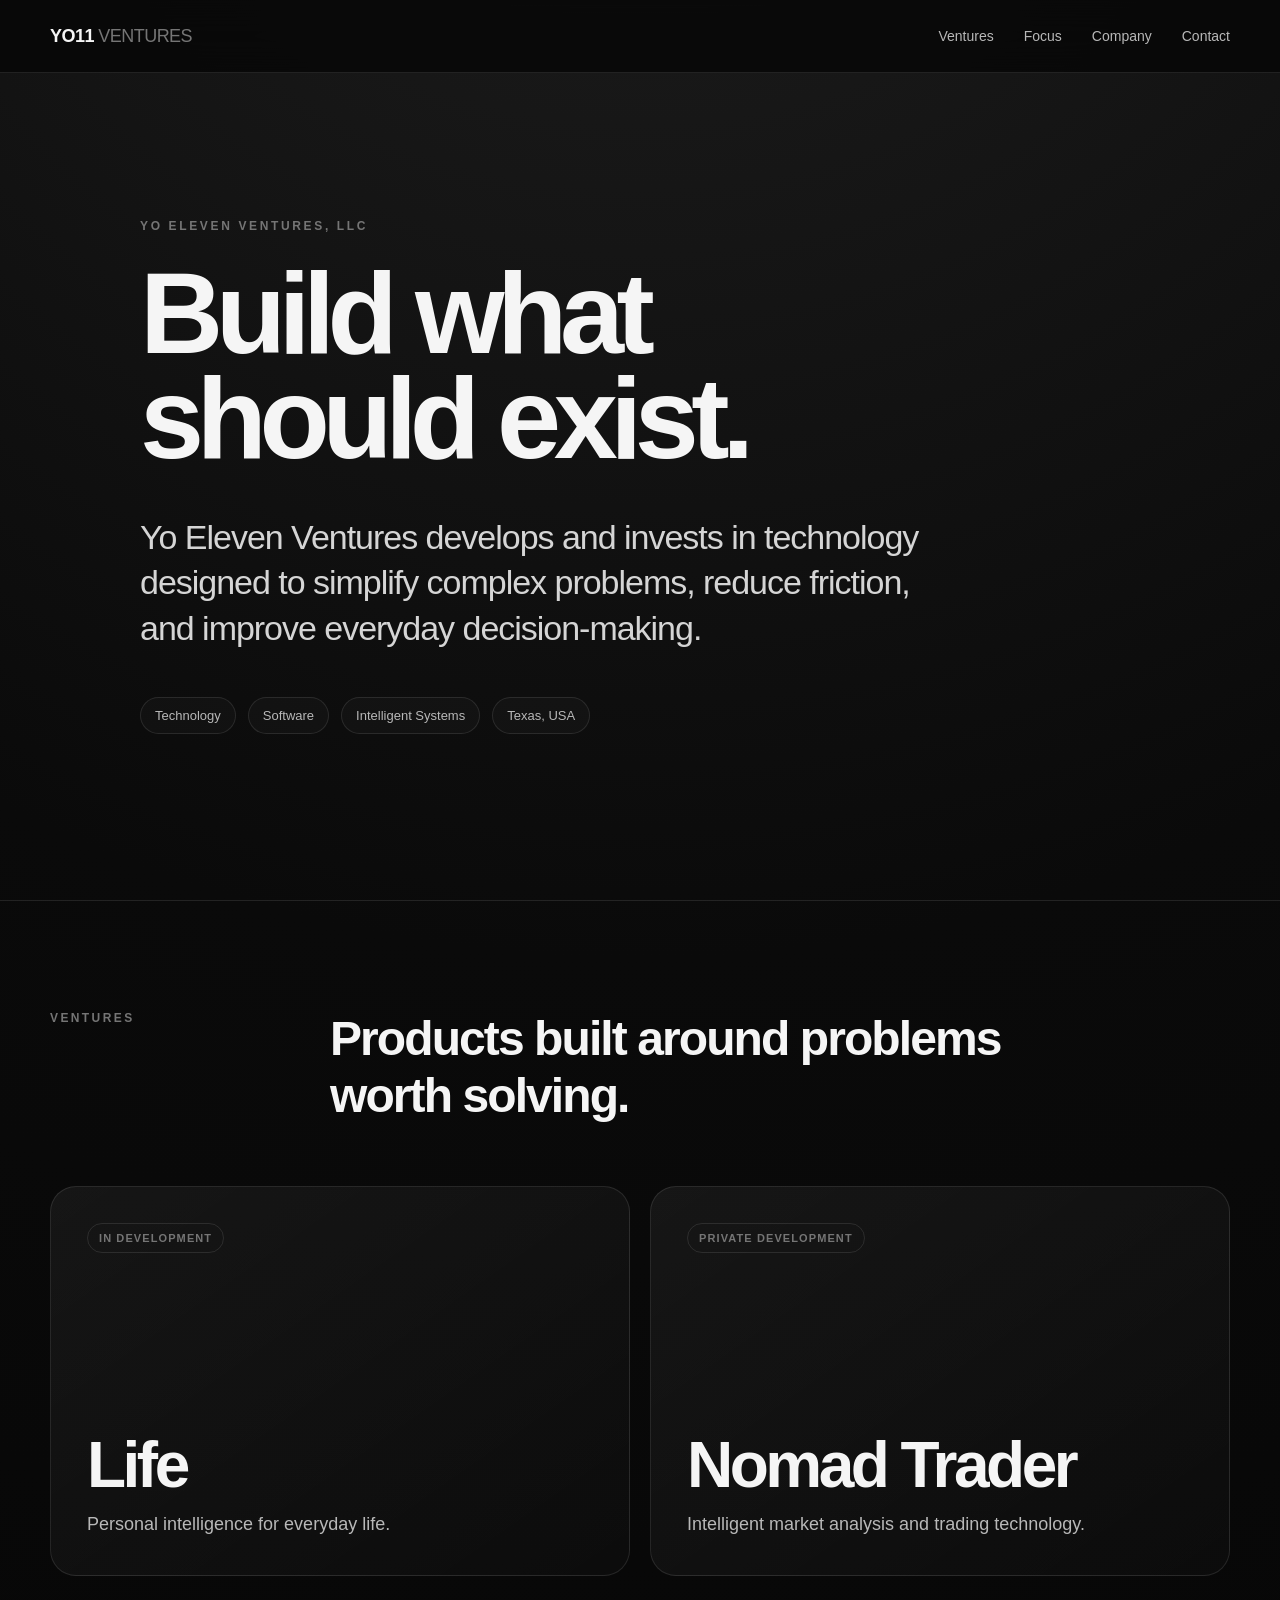
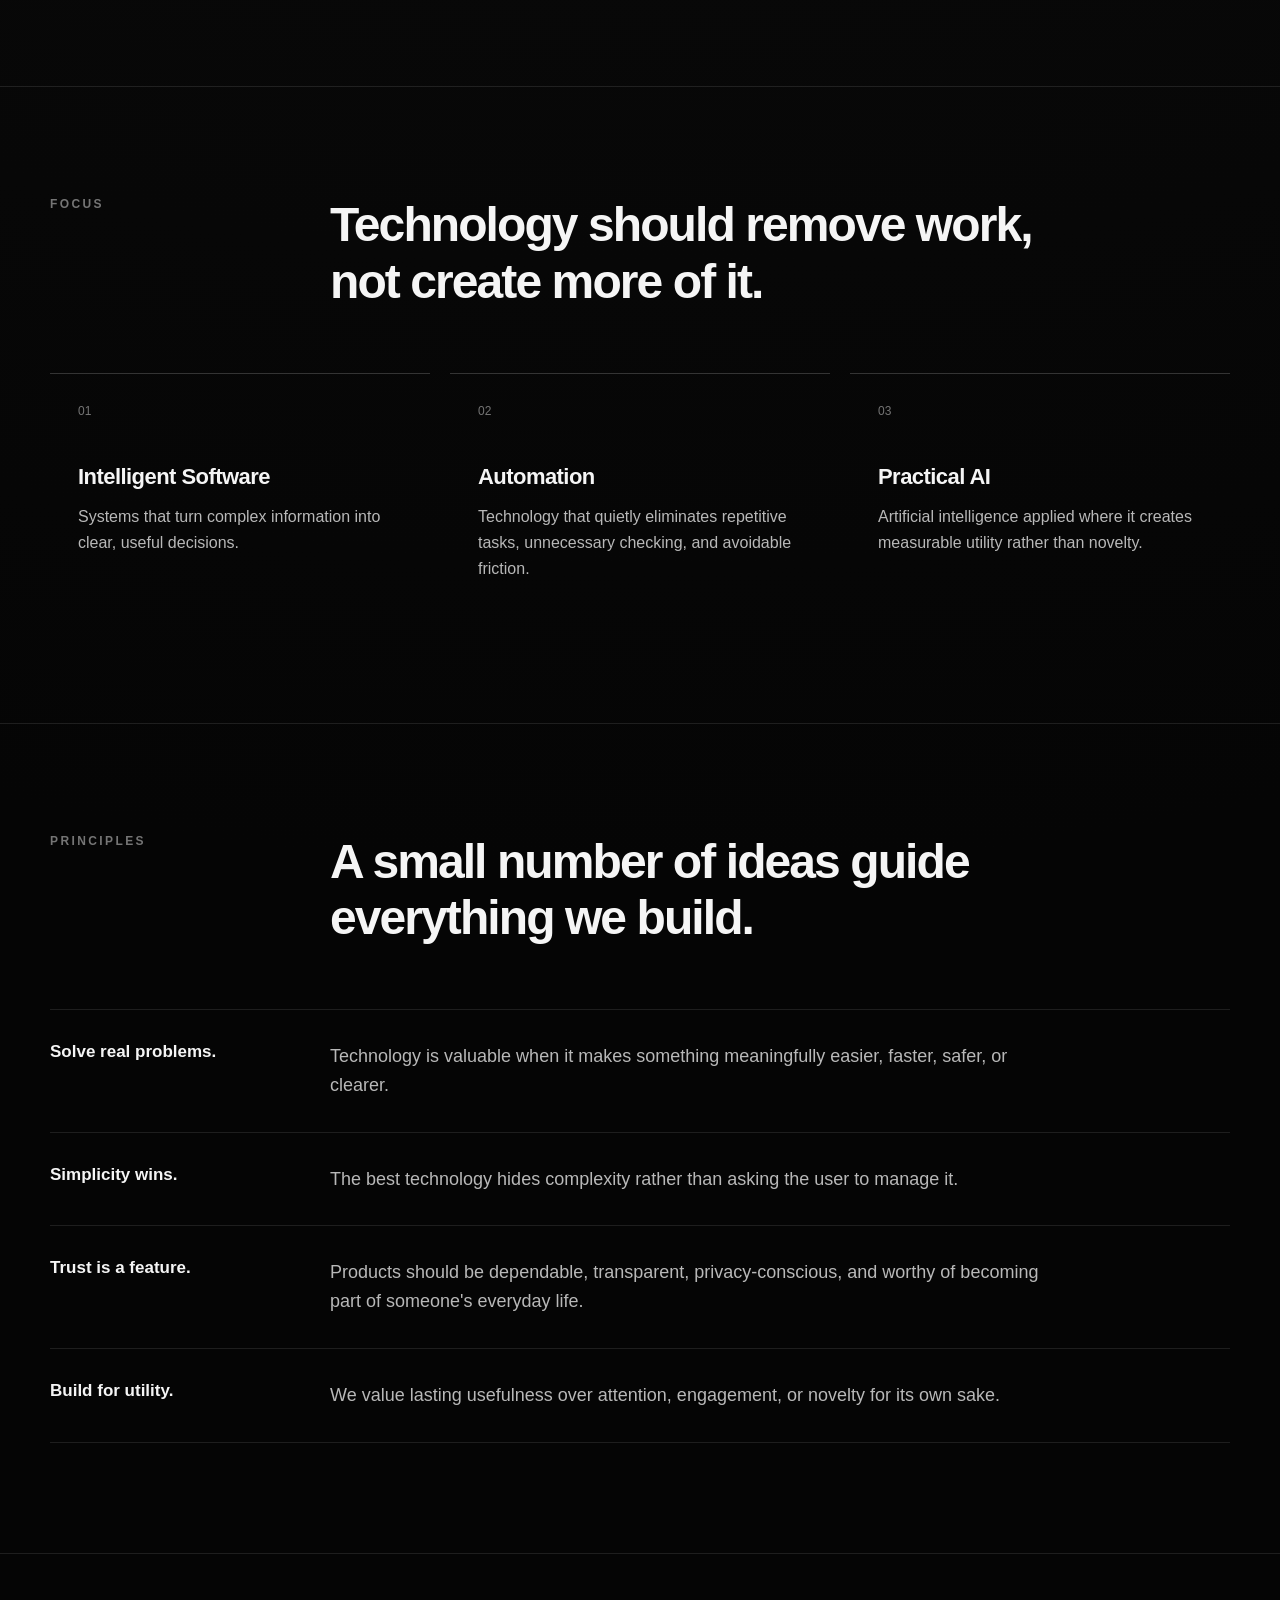
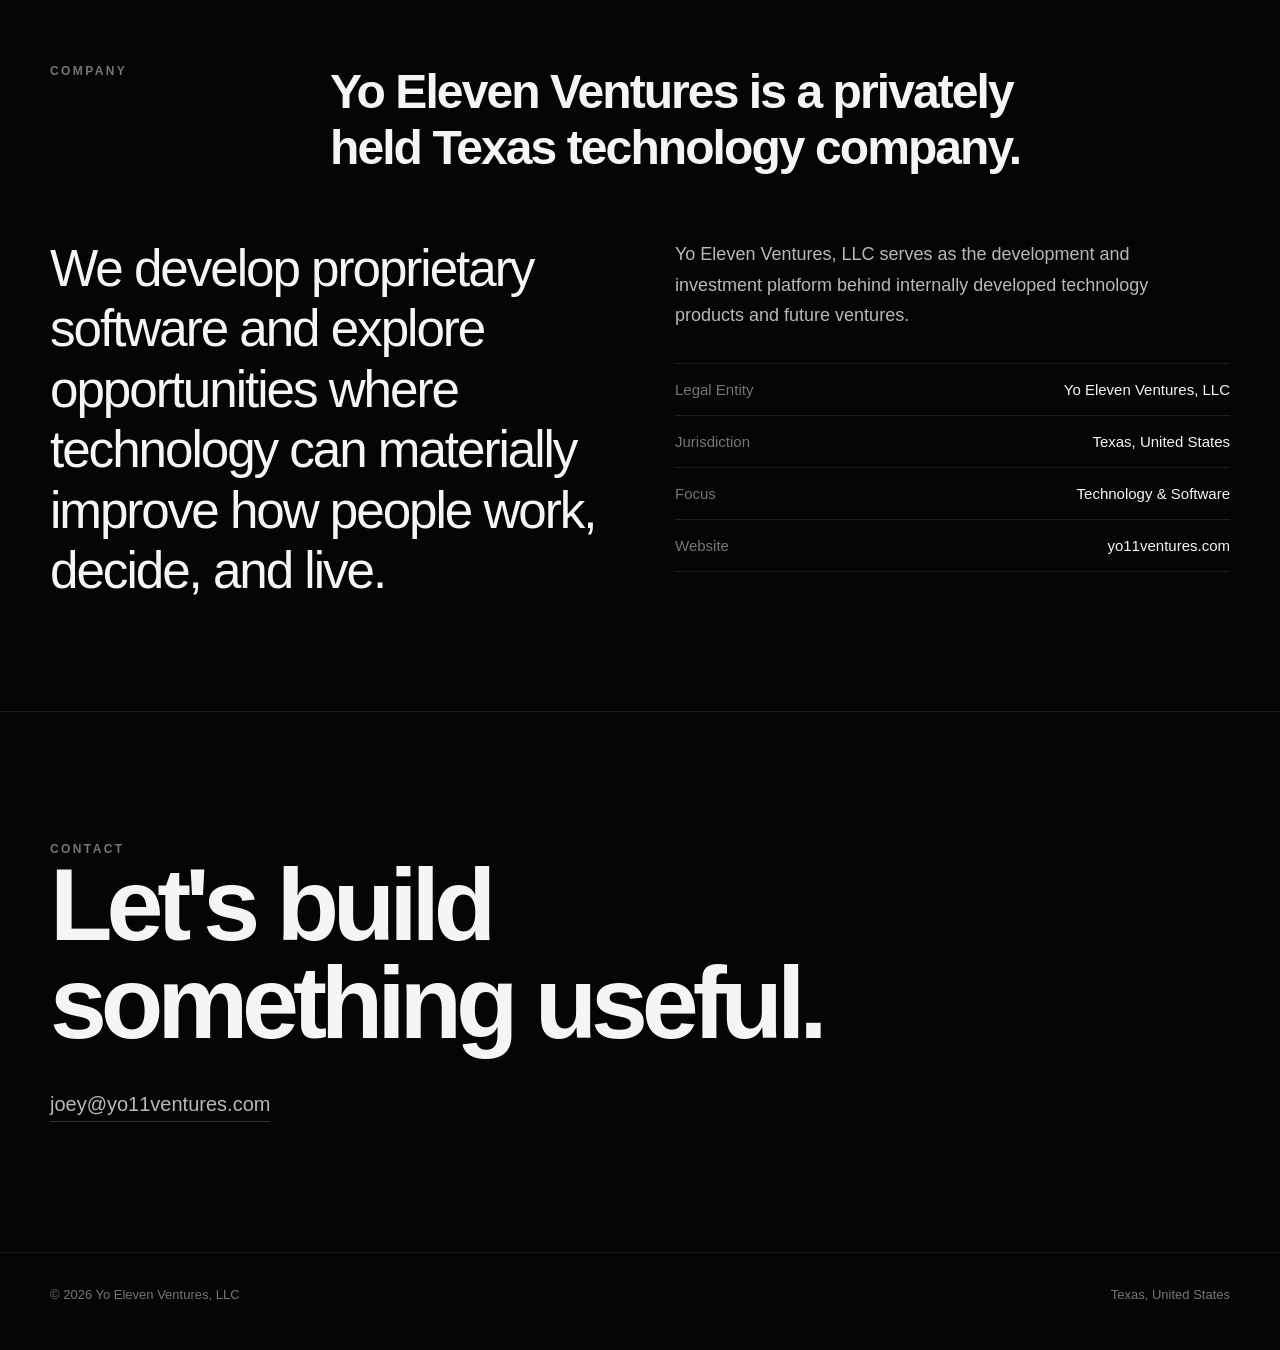
==== index.html @ 2c1ecbdb "Update index.html" ====
<!DOCTYPE html>
<html lang="en">
<head>
  <meta charset="UTF-8" />
  <meta name="viewport" content="width=device-width, initial-scale=1.0" />

  <title>Yo Eleven Ventures, LLC</title>

  <meta
    name="description"
    content="Yo Eleven Ventures, LLC develops and invests in technology built to simplify complex problems and improve everyday decision-making."
  />

  <meta name="theme-color" content="#050505" />

  <style>
    :root {
      --bg: #050505;
      --bg-soft: #0a0a0a;
      --panel: #101010;
      --panel-hover: #151515;
      --text: #f5f5f5;
      --text-soft: #b8b8b8;
      --text-dim: #757575;
      --line: rgba(255,255,255,.10);
      --line-strong: rgba(255,255,255,.18);
      --accent: #ffffff;

      --max-width: 1180px;
      --radius: 26px;
    }

    * {
      box-sizing: border-box;
    }

    html {
      scroll-behavior: smooth;
    }

    body {
      margin: 0;
      background:
        radial-gradient(circle at 50% -10%, #202020 0%, #0a0a0a 28%, #050505 58%);
      color: var(--text);
      font-family:
        -apple-system,
        BlinkMacSystemFont,
        "SF Pro Display",
        "SF Pro Text",
        "Helvetica Neue",
        Arial,
        sans-serif;
      -webkit-font-smoothing: antialiased;
      text-rendering: optimizeLegibility;
    }

    a {
      color: inherit;
      text-decoration: none;
    }

    .container {
      width: min(var(--max-width), calc(100% - 40px));
      margin: 0 auto;
    }

    /* NAV */

    nav {
      position: sticky;
      top: 0;
      z-index: 100;
      background: rgba(5,5,5,.72);
      backdrop-filter: blur(22px);
      -webkit-backdrop-filter: blur(22px);
      border-bottom: 1px solid var(--line);
    }

    .nav-inner {
      height: 72px;
      display: flex;
      align-items: center;
      justify-content: space-between;
      gap: 24px;
    }

    .brand {
      font-weight: 700;
      letter-spacing: -.03em;
      font-size: 18px;
    }

    .brand span {
      color: var(--text-dim);
      font-weight: 500;
    }

    .nav-links {
      display: flex;
      align-items: center;
      gap: 30px;
      font-size: 14px;
      color: var(--text-soft);
    }

    .nav-links a {
      transition: color .2s ease;
    }

    .nav-links a:hover {
      color: var(--text);
    }

    /* HERO */

    .hero {
      min-height: calc(100vh - 72px);
      display: flex;
      align-items: center;
      border-bottom: 1px solid var(--line);
    }

    .hero-content {
      padding: 110px 0 130px;
      max-width: 1000px;
    }

    .eyebrow {
      margin-bottom: 28px;
      color: var(--text-dim);
      font-size: 12px;
      font-weight: 700;
      letter-spacing: .22em;
      text-transform: uppercase;
    }

    h1 {
      margin: 0;
      max-width: 1000px;
      font-size: clamp(62px, 9vw, 128px);
      line-height: .91;
      font-weight: 720;
      letter-spacing: -.065em;
    }

    .hero-sub {
      margin-top: 44px;
      max-width: 780px;
      font-size: clamp(22px, 3vw, 34px);
      line-height: 1.34;
      letter-spacing: -.03em;
      color: #d5d5d5;
    }

    .hero-meta {
      margin-top: 46px;
      display: flex;
      gap: 12px;
      flex-wrap: wrap;
    }

    .pill {
      padding: 10px 14px;
      border: 1px solid var(--line);
      border-radius: 999px;
      color: var(--text-soft);
      font-size: 13px;
      background: rgba(255,255,255,.025);
    }

    /* SECTIONS */

    section {
      padding: 110px 0;
      border-bottom: 1px solid var(--line);
    }

    .section-top {
      display: grid;
      grid-template-columns: 220px 1fr;
      gap: 60px;
      margin-bottom: 62px;
    }

    .section-label {
      font-size: 12px;
      font-weight: 700;
      letter-spacing: .2em;
      text-transform: uppercase;
      color: var(--text-dim);
    }

    .section-lead {
      max-width: 780px;
      margin: 0;
      font-size: clamp(28px, 4vw, 48px);
      line-height: 1.18;
      letter-spacing: -.04em;
      font-weight: 580;
    }

    /* VENTURES */

    .venture-grid {
      display: grid;
      grid-template-columns: repeat(2, minmax(0, 1fr));
      gap: 20px;
    }

    .venture-card {
      min-height: 390px;
      display: flex;
      flex-direction: column;
      justify-content: space-between;
      padding: 36px;
      background:
        linear-gradient(
          145deg,
          rgba(255,255,255,.055),
          rgba(255,255,255,.018)
        );
      border: 1px solid var(--line);
      border-radius: var(--radius);
      transition:
        border-color .25s ease,
        transform .25s ease,
        background .25s ease;
    }

    .venture-card:hover {
      transform: translateY(-3px);
      border-color: var(--line-strong);
      background: var(--panel-hover);
    }

    .status {
      width: fit-content;
      padding: 8px 11px;
      border-radius: 999px;
      border: 1px solid var(--line);
      color: var(--text-dim);
      font-size: 11px;
      font-weight: 700;
      letter-spacing: .10em;
      text-transform: uppercase;
    }

    .venture-title {
      margin: 0 0 15px;
      font-size: clamp(40px, 5vw, 66px);
      line-height: .98;
      letter-spacing: -.055em;
    }

    .venture-description {
      max-width: 430px;
      margin: 0;
      color: var(--text-soft);
      font-size: 18px;
      line-height: 1.55;
    }

    /* FOCUS */

    .focus-grid {
      display: grid;
      grid-template-columns: repeat(3, minmax(0,1fr));
      gap: 20px;
    }

    .focus-item {
      padding: 30px 28px;
      border-top: 1px solid var(--line-strong);
    }

    .focus-number {
      margin-bottom: 46px;
      color: var(--text-dim);
      font-size: 12px;
    }

    .focus-title {
      margin-bottom: 14px;
      font-size: 22px;
      font-weight: 620;
      letter-spacing: -.025em;
    }

    .focus-copy {
      color: var(--text-soft);
      font-size: 16px;
      line-height: 1.65;
    }

    /* PRINCIPLES */

    .principles {
      display: grid;
      gap: 0;
      border-top: 1px solid var(--line);
    }

    .principle {
      display: grid;
      grid-template-columns: 220px 1fr;
      gap: 60px;
      padding: 32px 0;
      border-bottom: 1px solid var(--line);
    }

    .principle-title {
      font-weight: 620;
      font-size: 17px;
    }

    .principle-copy {
      max-width: 740px;
      color: var(--text-soft);
      font-size: 18px;
      line-height: 1.6;
    }

    /* COMPANY */

    .company-grid {
      display: grid;
      grid-template-columns: 1fr 1fr;
      gap: 70px;
    }

    .company-large {
      font-size: clamp(32px, 4vw, 52px);
      line-height: 1.18;
      letter-spacing: -.04em;
      margin: 0;
    }

    .company-copy {
      color: var(--text-soft);
      font-size: 18px;
      line-height: 1.7;
      max-width: 540px;
    }

    .company-facts {
      margin-top: 32px;
      border-top: 1px solid var(--line);
    }

    .fact {
      display: flex;
      justify-content: space-between;
      gap: 20px;
      padding: 17px 0;
      border-bottom: 1px solid var(--line);
      font-size: 15px;
    }

    .fact-key {
      color: var(--text-dim);
    }

    .fact-value {
      text-align: right;
    }

    /* CONTACT */

    .contact-section {
      padding-top: 130px;
      padding-bottom: 130px;
    }

    .contact-big {
      max-width: 900px;
      margin: 0;
      font-size: clamp(52px, 8vw, 106px);
      line-height: .95;
      letter-spacing: -.06em;
    }

    .contact-link {
      display: inline-block;
      margin-top: 42px;
      padding-bottom: 5px;
      border-bottom: 1px solid var(--line-strong);
      color: var(--text-soft);
      font-size: 20px;
      transition: color .2s ease, border-color .2s ease;
    }

    .contact-link:hover {
      color: var(--text);
      border-color: var(--text);
    }

    /* FOOTER */

    footer {
      padding: 34px 0 48px;
      color: var(--text-dim);
      font-size: 13px;
    }

    .footer-inner {
      display: flex;
      justify-content: space-between;
      align-items: center;
      gap: 20px;
      flex-wrap: wrap;
    }

    /* MOBILE */

    @media (max-width: 820px) {
      .nav-links {
        display: none;
      }

      .section-top,
      .principle,
      .company-grid {
        grid-template-columns: 1fr;
        gap: 26px;
      }

      .venture-grid,
      .focus-grid {
        grid-template-columns: 1fr;
      }

      .hero {
        min-height: 80vh;
      }

      section {
        padding: 80px 0;
      }

      .hero-content {
        padding: 85px 0 95px;
      }

      .venture-card {
        min-height: 320px;
        padding: 28px;
      }

      .focus-number {
        margin-bottom: 25px;
      }

      .contact-section {
        padding-top: 90px;
        padding-bottom: 90px;
      }
    }

    @media (max-width: 520px) {
      .container {
        width: min(100% - 28px, var(--max-width));
      }

      .nav-inner {
        height: 64px;
      }

      .hero {
        min-height: calc(100vh - 64px);
      }

      .hero-meta {
        gap: 8px;
      }

      .pill {
        font-size: 12px;
      }
    }
  </style>
</head>

<body>

  <nav>
    <div class="container nav-inner">
      <div class="brand">
        YO11 <span>VENTURES</span>
      </div>

      <div class="nav-links">
        <a href="#ventures">Ventures</a>
        <a href="#focus">Focus</a>
        <a href="#company">Company</a>
        <a href="#contact">Contact</a>
      </div>
    </div>
  </nav>


  <header class="hero">
    <div class="container hero-content">

      <div class="eyebrow">
        Yo Eleven Ventures, LLC
      </div>

      <h1>
        Build what<br>
        should exist.
      </h1>

      <p class="hero-sub">
        Yo Eleven Ventures develops and invests in technology
        designed to simplify complex problems, reduce friction,
        and improve everyday decision-making.
      </p>

      <div class="hero-meta">
        <div class="pill">Technology</div>
        <div class="pill">Software</div>
        <div class="pill">Intelligent Systems</div>
        <div class="pill">Texas, USA</div>
      </div>

    </div>
  </header>


  <main>

    <section id="ventures">
      <div class="container">

        <div class="section-top">
          <div class="section-label">
            Ventures
          </div>

          <h2 class="section-lead">
            Products built around problems worth solving.
          </h2>
        </div>

        <div class="venture-grid">

          <article class="venture-card">
            <div class="status">
              In Development
            </div>

            <div>
              <h3 class="venture-title">
                Life
              </h3>

              <p class="venture-description">
                Personal intelligence for everyday life.
              </p>
            </div>
          </article>


          <article class="venture-card">
            <div class="status">
              Private Development
            </div>

            <div>
              <h3 class="venture-title">
                Nomad Trader
              </h3>

              <p class="venture-description">
                Intelligent market analysis and trading technology.
              </p>
            </div>
          </article>

        </div>
      </div>
    </section>


    <section id="focus">
      <div class="container">

        <div class="section-top">
          <div class="section-label">
            Focus
          </div>

          <h2 class="section-lead">
            Technology should remove work, not create more of it.
          </h2>
        </div>


        <div class="focus-grid">

          <div class="focus-item">
            <div class="focus-number">01</div>

            <div class="focus-title">
              Intelligent Software
            </div>

            <div class="focus-copy">
              Systems that turn complex information into
              clear, useful decisions.
            </div>
          </div>


          <div class="focus-item">
            <div class="focus-number">02</div>

            <div class="focus-title">
              Automation
            </div>

            <div class="focus-copy">
              Technology that quietly eliminates repetitive
              tasks, unnecessary checking, and avoidable friction.
            </div>
          </div>


          <div class="focus-item">
            <div class="focus-number">03</div>

            <div class="focus-title">
              Practical AI
            </div>

            <div class="focus-copy">
              Artificial intelligence applied where it creates
              measurable utility rather than novelty.
            </div>
          </div>

        </div>
      </div>
    </section>


    <section>
      <div class="container">

        <div class="section-top">
          <div class="section-label">
            Principles
          </div>

          <h2 class="section-lead">
            A small number of ideas guide everything we build.
          </h2>
        </div>


        <div class="principles">

          <div class="principle">
            <div class="principle-title">
              Solve real problems.
            </div>

            <div class="principle-copy">
              Technology is valuable when it makes something
              meaningfully easier, faster, safer, or clearer.
            </div>
          </div>


          <div class="principle">
            <div class="principle-title">
              Simplicity wins.
            </div>

            <div class="principle-copy">
              The best technology hides complexity rather than
              asking the user to manage it.
            </div>
          </div>


          <div class="principle">
            <div class="principle-title">
              Trust is a feature.
            </div>

            <div class="principle-copy">
              Products should be dependable, transparent,
              privacy-conscious, and worthy of becoming part
              of someone's everyday life.
            </div>
          </div>


          <div class="principle">
            <div class="principle-title">
              Build for utility.
            </div>

            <div class="principle-copy">
              We value lasting usefulness over attention,
              engagement, or novelty for its own sake.
            </div>
          </div>

        </div>
      </div>
    </section>


    <section id="company">
      <div class="container">

        <div class="section-top">
          <div class="section-label">
            Company
          </div>

          <h2 class="section-lead">
            Yo Eleven Ventures is a privately held Texas technology company.
          </h2>
        </div>


        <div class="company-grid">

          <p class="company-large">
            We develop proprietary software and explore opportunities
            where technology can materially improve how people work,
            decide, and live.
          </p>


          <div>

            <div class="company-copy">
              Yo Eleven Ventures, LLC serves as the development
              and investment platform behind internally developed
              technology products and future ventures.
            </div>

            <div class="company-facts">

              <div class="fact">
                <div class="fact-key">
                  Legal Entity
                </div>

                <div class="fact-value">
                  Yo Eleven Ventures, LLC
                </div>
              </div>


              <div class="fact">
                <div class="fact-key">
                  Jurisdiction
                </div>

                <div class="fact-value">
                  Texas, United States
                </div>
              </div>


              <div class="fact">
                <div class="fact-key">
                  Focus
                </div>

                <div class="fact-value">
                  Technology & Software
                </div>
              </div>


              <div class="fact">
                <div class="fact-key">
                  Website
                </div>

                <div class="fact-value">
                  yo11ventures.com
                </div>
              </div>

            </div>
          </div>

        </div>
      </div>
    </section>


    <section id="contact" class="contact-section">
      <div class="container">

        <div class="section-label">
          Contact
        </div>

        <h2 class="contact-big">
          Let's build something useful.
        </h2>

        <a
          class="contact-link"
          href="mailto:joey@yo11ventures.com"
        >
          joey@yo11ventures.com
        </a>

      </div>
    </section>

  </main>


  <footer>
    <div class="container footer-inner">

      <div>
        © 2026 Yo Eleven Ventures, LLC
      </div>

      <div>
        Texas, United States
      </div>

    </div>
  </footer>

</body>
</html>
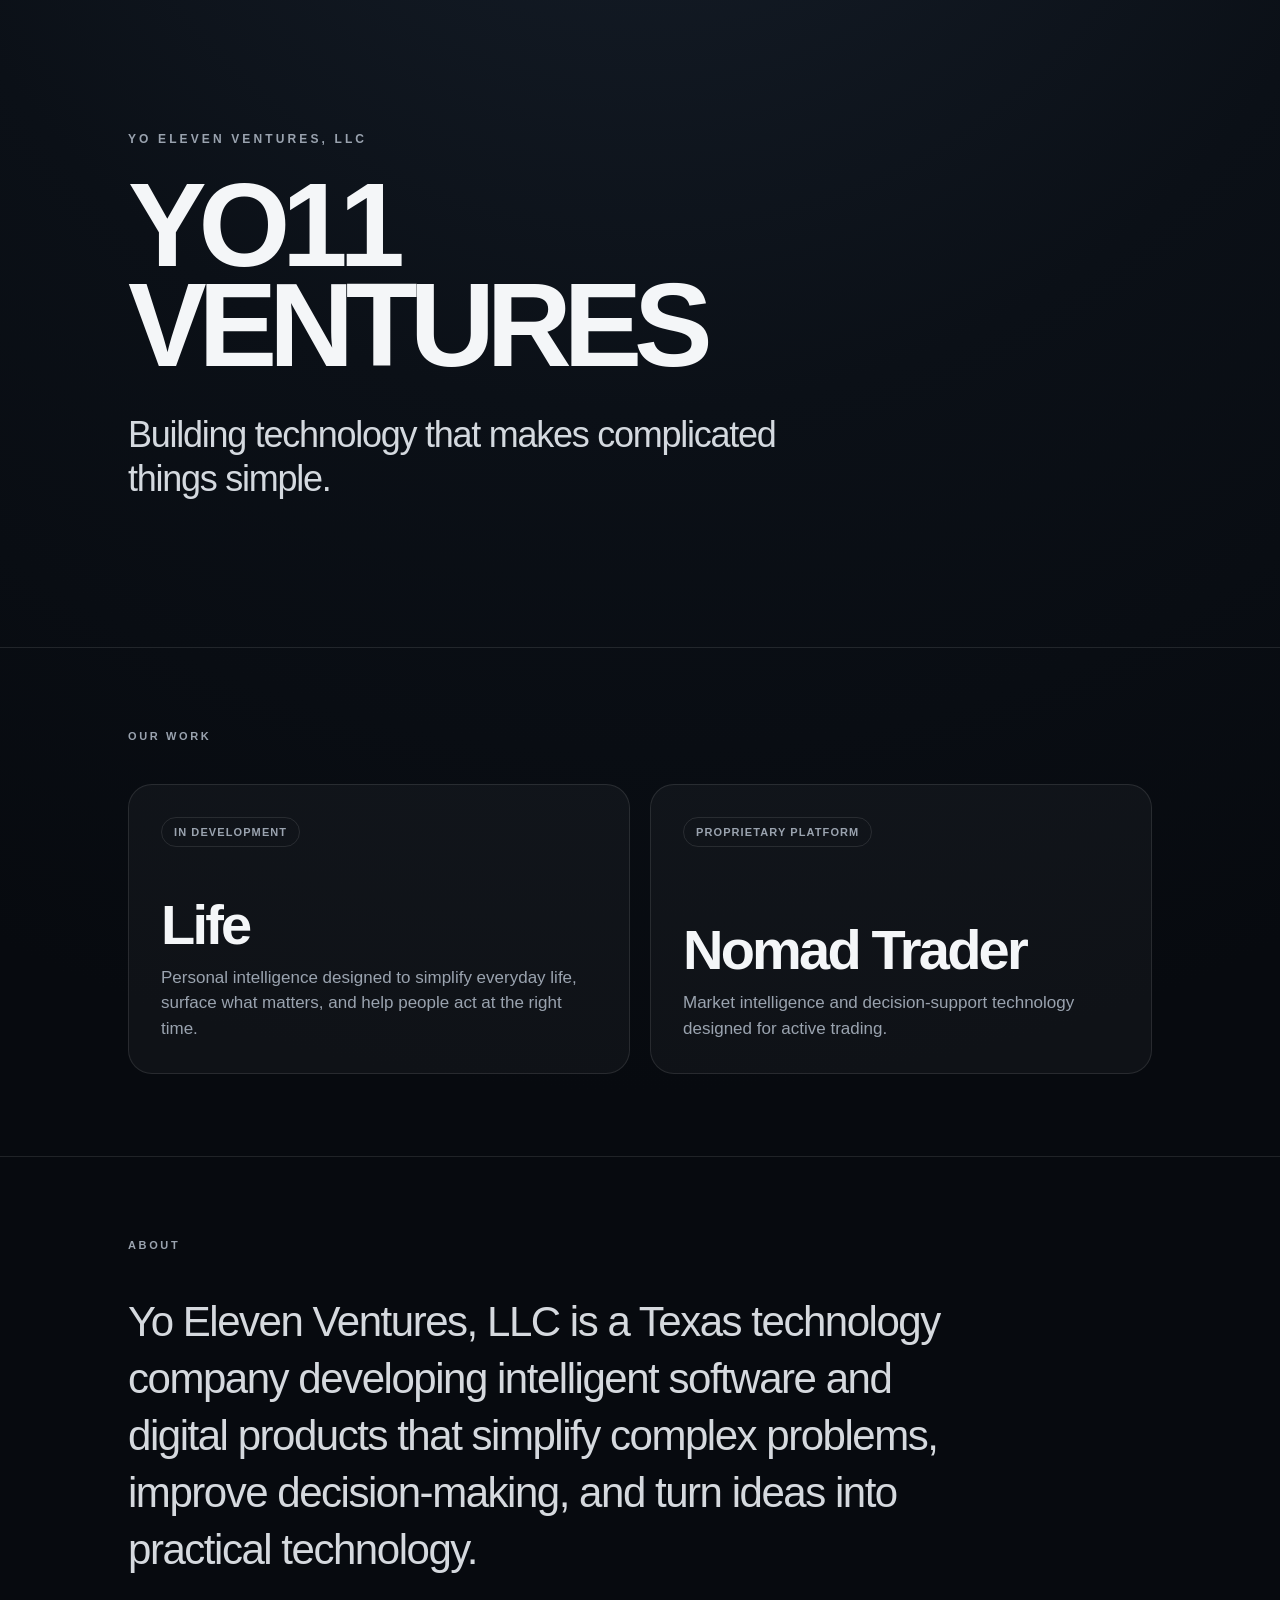
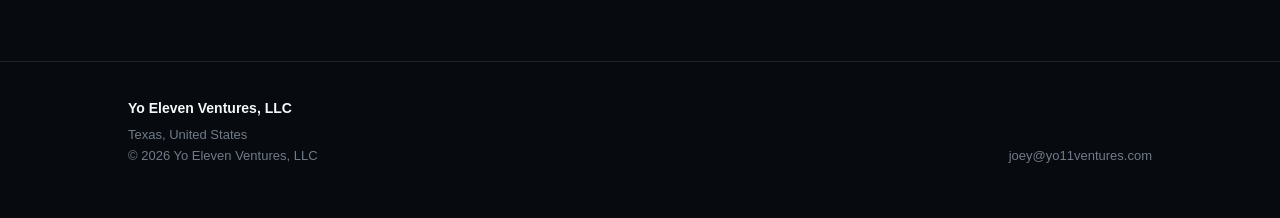
==== commit da80a3ac: "Update index.html" ====
--- a/index.html
+++ b/index.html
@@ -1,33 +1,28 @@
 <!DOCTYPE html>
 <html lang="en">
 <head>
-  <meta charset="UTF-8" />
-  <meta name="viewport" content="width=device-width, initial-scale=1.0" />
+  <meta charset="UTF-8">
+  <meta name="viewport" content="width=device-width, initial-scale=1.0">
 
   <title>Yo Eleven Ventures, LLC</title>
 
   <meta
     name="description"
-    content="Yo Eleven Ventures, LLC develops and invests in technology built to simplify complex problems and improve everyday decision-making."
-  />
-
-  <meta name="theme-color" content="#050505" />
+    content="Yo Eleven Ventures, LLC is a Texas technology company developing intelligent software and digital products that simplify complex problems and improve decision-making."
+  >
+
+  <meta name="theme-color" content="#070a0f">
 
   <style>
     :root {
-      --bg: #050505;
-      --bg-soft: #0a0a0a;
-      --panel: #101010;
-      --panel-hover: #151515;
-      --text: #f5f5f5;
-      --text-soft: #b8b8b8;
-      --text-dim: #757575;
+      --bg: #070a0f;
+      --panel: #11151a;
+      --text: #f4f6f8;
+      --muted: #9aa3af;
+      --dim: #717b88;
       --line: rgba(255,255,255,.10);
-      --line-strong: rgba(255,255,255,.18);
-      --accent: #ffffff;
-
-      --max-width: 1180px;
-      --radius: 26px;
+      --line-strong: rgba(255,255,255,.16);
+      --max: 1024px;
     }
 
     * {
@@ -41,7 +36,7 @@
     body {
       margin: 0;
       background:
-        radial-gradient(circle at 50% -10%, #202020 0%, #0a0a0a 28%, #050505 58%);
+        radial-gradient(circle at 50% -20%, #17202c 0%, #0b1017 34%, var(--bg) 64%);
       color: var(--text);
       font-family:
         -apple-system,
@@ -61,421 +56,195 @@
     }
 
     .container {
-      width: min(var(--max-width), calc(100% - 40px));
+      width: min(var(--max), calc(100% - 40px));
       margin: 0 auto;
     }
 
-    /* NAV */
-
-    nav {
-      position: sticky;
-      top: 0;
-      z-index: 100;
-      background: rgba(5,5,5,.72);
-      backdrop-filter: blur(22px);
-      -webkit-backdrop-filter: blur(22px);
-      border-bottom: 1px solid var(--line);
-    }
-
-    .nav-inner {
-      height: 72px;
-      display: flex;
-      align-items: center;
-      justify-content: space-between;
-      gap: 24px;
-    }
-
-    .brand {
-      font-weight: 700;
-      letter-spacing: -.03em;
-      font-size: 18px;
-    }
-
-    .brand span {
-      color: var(--text-dim);
-      font-weight: 500;
-    }
-
-    .nav-links {
-      display: flex;
-      align-items: center;
-      gap: 30px;
-      font-size: 14px;
-      color: var(--text-soft);
-    }
-
-    .nav-links a {
-      transition: color .2s ease;
-    }
-
-    .nav-links a:hover {
-      color: var(--text);
-    }
-
     /* HERO */
 
     .hero {
-      min-height: calc(100vh - 72px);
+      min-height: 72vh;
       display: flex;
       align-items: center;
       border-bottom: 1px solid var(--line);
     }
 
-    .hero-content {
-      padding: 110px 0 130px;
-      max-width: 1000px;
+    .hero-inner {
+      padding: 86px 0 100px;
     }
 
     .eyebrow {
-      margin-bottom: 28px;
-      color: var(--text-dim);
+      margin-bottom: 30px;
+      color: var(--muted);
       font-size: 12px;
       font-weight: 700;
-      letter-spacing: .22em;
+      letter-spacing: .26em;
       text-transform: uppercase;
     }
 
     h1 {
       margin: 0;
-      max-width: 1000px;
-      font-size: clamp(62px, 9vw, 128px);
-      line-height: .91;
-      font-weight: 720;
-      letter-spacing: -.065em;
-    }
-
-    .hero-sub {
-      margin-top: 44px;
-      max-width: 780px;
-      font-size: clamp(22px, 3vw, 34px);
-      line-height: 1.34;
-      letter-spacing: -.03em;
-      color: #d5d5d5;
-    }
-
-    .hero-meta {
-      margin-top: 46px;
-      display: flex;
-      gap: 12px;
-      flex-wrap: wrap;
-    }
-
-    .pill {
-      padding: 10px 14px;
-      border: 1px solid var(--line);
-      border-radius: 999px;
-      color: var(--text-soft);
-      font-size: 13px;
-      background: rgba(255,255,255,.025);
+      font-size: clamp(68px, 10vw, 118px);
+      line-height: .84;
+      letter-spacing: -.07em;
+      font-weight: 760;
+    }
+
+    .tagline {
+      max-width: 700px;
+      margin: 38px 0 0;
+      color: #d4d9df;
+      font-size: clamp(24px, 3vw, 36px);
+      line-height: 1.22;
+      letter-spacing: -.035em;
     }
 
     /* SECTIONS */
 
     section {
-      padding: 110px 0;
+      padding: 82px 0;
       border-bottom: 1px solid var(--line);
     }
 
-    .section-top {
-      display: grid;
-      grid-template-columns: 220px 1fr;
-      gap: 60px;
-      margin-bottom: 62px;
-    }
-
     .section-label {
-      font-size: 12px;
+      margin-bottom: 42px;
+      color: var(--muted);
+      font-size: 11px;
       font-weight: 700;
-      letter-spacing: .2em;
+      letter-spacing: .24em;
       text-transform: uppercase;
-      color: var(--text-dim);
-    }
-
-    .section-lead {
-      max-width: 780px;
-      margin: 0;
-      font-size: clamp(28px, 4vw, 48px);
-      line-height: 1.18;
-      letter-spacing: -.04em;
-      font-weight: 580;
-    }
-
-    /* VENTURES */
-
-    .venture-grid {
+    }
+
+    /* PRODUCT CARDS */
+
+    .work-grid {
       display: grid;
       grid-template-columns: repeat(2, minmax(0, 1fr));
       gap: 20px;
     }
 
-    .venture-card {
-      min-height: 390px;
+    .card {
+      min-height: 290px;
+      padding: 32px;
       display: flex;
       flex-direction: column;
       justify-content: space-between;
-      padding: 36px;
-      background:
-        linear-gradient(
-          145deg,
-          rgba(255,255,255,.055),
-          rgba(255,255,255,.018)
-        );
+      background: rgba(255,255,255,.035);
       border: 1px solid var(--line);
-      border-radius: var(--radius);
+      border-radius: 24px;
       transition:
-        border-color .25s ease,
-        transform .25s ease,
-        background .25s ease;
-    }
-
-    .venture-card:hover {
+        transform .22s ease,
+        border-color .22s ease,
+        background .22s ease;
+    }
+
+    .card:hover {
       transform: translateY(-3px);
       border-color: var(--line-strong);
-      background: var(--panel-hover);
+      background: rgba(255,255,255,.055);
     }
 
     .status {
       width: fit-content;
-      padding: 8px 11px;
+      padding: 8px 12px;
+      border: 1px solid var(--line);
       border-radius: 999px;
-      border: 1px solid var(--line);
-      color: var(--text-dim);
+      color: var(--muted);
       font-size: 11px;
       font-weight: 700;
       letter-spacing: .10em;
       text-transform: uppercase;
     }
 
-    .venture-title {
-      margin: 0 0 15px;
-      font-size: clamp(40px, 5vw, 66px);
+    .card h2 {
+      margin: 0 0 12px;
+      font-size: clamp(38px, 5vw, 56px);
       line-height: .98;
-      letter-spacing: -.055em;
-    }
-
-    .venture-description {
+      letter-spacing: -.05em;
+    }
+
+    .card p {
       max-width: 430px;
       margin: 0;
-      color: var(--text-soft);
-      font-size: 18px;
-      line-height: 1.55;
-    }
-
-    /* FOCUS */
-
-    .focus-grid {
-      display: grid;
-      grid-template-columns: repeat(3, minmax(0,1fr));
-      gap: 20px;
-    }
-
-    .focus-item {
-      padding: 30px 28px;
-      border-top: 1px solid var(--line-strong);
-    }
-
-    .focus-number {
-      margin-bottom: 46px;
-      color: var(--text-dim);
-      font-size: 12px;
-    }
-
-    .focus-title {
-      margin-bottom: 14px;
-      font-size: 22px;
-      font-weight: 620;
-      letter-spacing: -.025em;
-    }
-
-    .focus-copy {
-      color: var(--text-soft);
-      font-size: 16px;
-      line-height: 1.65;
-    }
-
-    /* PRINCIPLES */
-
-    .principles {
-      display: grid;
-      gap: 0;
-      border-top: 1px solid var(--line);
-    }
-
-    .principle {
-      display: grid;
-      grid-template-columns: 220px 1fr;
-      gap: 60px;
-      padding: 32px 0;
-      border-bottom: 1px solid var(--line);
-    }
-
-    .principle-title {
-      font-weight: 620;
+      color: var(--muted);
       font-size: 17px;
-    }
-
-    .principle-copy {
-      max-width: 740px;
-      color: var(--text-soft);
-      font-size: 18px;
-      line-height: 1.6;
-    }
-
-    /* COMPANY */
-
-    .company-grid {
-      display: grid;
-      grid-template-columns: 1fr 1fr;
-      gap: 70px;
-    }
-
-    .company-large {
-      font-size: clamp(32px, 4vw, 52px);
-      line-height: 1.18;
-      letter-spacing: -.04em;
+      line-height: 1.5;
+    }
+
+    /* ABOUT */
+
+    .about-copy {
+      max-width: 820px;
       margin: 0;
-    }
-
-    .company-copy {
-      color: var(--text-soft);
-      font-size: 18px;
-      line-height: 1.7;
-      max-width: 540px;
-    }
-
-    .company-facts {
-      margin-top: 32px;
-      border-top: 1px solid var(--line);
-    }
-
-    .fact {
-      display: flex;
-      justify-content: space-between;
-      gap: 20px;
-      padding: 17px 0;
-      border-bottom: 1px solid var(--line);
-      font-size: 15px;
-    }
-
-    .fact-key {
-      color: var(--text-dim);
-    }
-
-    .fact-value {
-      text-align: right;
-    }
-
-    /* CONTACT */
-
-    .contact-section {
-      padding-top: 130px;
-      padding-bottom: 130px;
-    }
-
-    .contact-big {
-      max-width: 900px;
-      margin: 0;
-      font-size: clamp(52px, 8vw, 106px);
-      line-height: .95;
-      letter-spacing: -.06em;
-    }
-
-    .contact-link {
-      display: inline-block;
-      margin-top: 42px;
-      padding-bottom: 5px;
-      border-bottom: 1px solid var(--line-strong);
-      color: var(--text-soft);
-      font-size: 20px;
-      transition: color .2s ease, border-color .2s ease;
-    }
-
-    .contact-link:hover {
-      color: var(--text);
-      border-color: var(--text);
+      color: #d5d9de;
+      font-size: clamp(27px, 3.7vw, 42px);
+      line-height: 1.36;
+      letter-spacing: -.035em;
     }
 
     /* FOOTER */
 
     footer {
-      padding: 34px 0 48px;
-      color: var(--text-dim);
-      font-size: 13px;
+      padding: 38px 0 52px;
     }
 
     .footer-inner {
       display: flex;
       justify-content: space-between;
-      align-items: center;
-      gap: 20px;
-      flex-wrap: wrap;
-    }
-
-    /* MOBILE */
-
-    @media (max-width: 820px) {
-      .nav-links {
-        display: none;
-      }
-
-      .section-top,
-      .principle,
-      .company-grid {
+      align-items: flex-end;
+      gap: 30px;
+    }
+
+    .company-name {
+      margin-bottom: 8px;
+      font-size: 14px;
+      font-weight: 650;
+    }
+
+    .legal,
+    .contact {
+      color: var(--dim);
+      font-size: 13px;
+      line-height: 1.65;
+    }
+
+    .contact a {
+      transition: color .2s ease;
+    }
+
+    .contact a:hover {
+      color: var(--text);
+    }
+
+    @media (max-width: 760px) {
+      .container {
+        width: min(100% - 28px, var(--max));
+      }
+
+      .hero {
+        min-height: 70vh;
+      }
+
+      .hero-inner {
+        padding: 70px 0 82px;
+      }
+
+      section {
+        padding: 66px 0;
+      }
+
+      .work-grid {
         grid-template-columns: 1fr;
-        gap: 26px;
-      }
-
-      .venture-grid,
-      .focus-grid {
-        grid-template-columns: 1fr;
-      }
-
-      .hero {
-        min-height: 80vh;
-      }
-
-      section {
-        padding: 80px 0;
-      }
-
-      .hero-content {
-        padding: 85px 0 95px;
-      }
-
-      .venture-card {
-        min-height: 320px;
-        padding: 28px;
-      }
-
-      .focus-number {
-        margin-bottom: 25px;
-      }
-
-      .contact-section {
-        padding-top: 90px;
-        padding-bottom: 90px;
-      }
-    }
-
-    @media (max-width: 520px) {
-      .container {
-        width: min(100% - 28px, var(--max-width));
-      }
-
-      .nav-inner {
-        height: 64px;
-      }
-
-      .hero {
-        min-height: calc(100vh - 64px);
-      }
-
-      .hero-meta {
-        gap: 8px;
-      }
-
-      .pill {
-        font-size: 12px;
+      }
+
+      .card {
+        min-height: 260px;
+        padding: 27px;
+      }
+
+      .footer-inner {
+        flex-direction: column;
+        align-items: flex-start;
       }
     }
   </style>
@@ -483,46 +252,21 @@
 
 <body>
 
-  <nav>
-    <div class="container nav-inner">
-      <div class="brand">
-        YO11 <span>VENTURES</span>
-      </div>
-
-      <div class="nav-links">
-        <a href="#ventures">Ventures</a>
-        <a href="#focus">Focus</a>
-        <a href="#company">Company</a>
-        <a href="#contact">Contact</a>
-      </div>
-    </div>
-  </nav>
-
-
   <header class="hero">
-    <div class="container hero-content">
+    <div class="container hero-inner">
 
       <div class="eyebrow">
         Yo Eleven Ventures, LLC
       </div>
 
       <h1>
-        Build what<br>
-        should exist.
+        YO11<br>
+        VENTURES
       </h1>
 
-      <p class="hero-sub">
-        Yo Eleven Ventures develops and invests in technology
-        designed to simplify complex problems, reduce friction,
-        and improve everyday decision-making.
+      <p class="tagline">
+        Building technology that makes complicated things simple.
       </p>
-
-      <div class="hero-meta">
-        <div class="pill">Technology</div>
-        <div class="pill">Software</div>
-        <div class="pill">Intelligent Systems</div>
-        <div class="pill">Texas, USA</div>
-      </div>
 
     </div>
   </header>
@@ -530,52 +274,48 @@
 
   <main>
 
-    <section id="ventures">
+    <section id="work">
       <div class="container">
 
-        <div class="section-top">
-          <div class="section-label">
-            Ventures
-          </div>
-
-          <h2 class="section-lead">
-            Products built around problems worth solving.
-          </h2>
-        </div>
-
-        <div class="venture-grid">
-
-          <article class="venture-card">
+        <div class="section-label">
+          Our Work
+        </div>
+
+        <div class="work-grid">
+
+          <article class="card">
+
             <div class="status">
               In Development
             </div>
 
             <div>
-              <h3 class="venture-title">
-                Life
-              </h3>
-
-              <p class="venture-description">
-                Personal intelligence for everyday life.
+              <h2>Life</h2>
+
+              <p>
+                Personal intelligence designed to simplify everyday life,
+                surface what matters, and help people act at the right time.
               </p>
             </div>
+
           </article>
 
 
-          <article class="venture-card">
+          <article class="card">
+
             <div class="status">
-              Private Development
+              Proprietary Platform
             </div>
 
             <div>
-              <h3 class="venture-title">
-                Nomad Trader
-              </h3>
-
-              <p class="venture-description">
-                Intelligent market analysis and trading technology.
+              <h2>Nomad Trader</h2>
+
+              <p>
+                Market intelligence and decision-support technology
+                designed for active trading.
               </p>
             </div>
+
           </article>
 
         </div>
@@ -583,254 +323,44 @@
     </section>
 
 
-    <section id="focus">
+    <section id="about">
       <div class="container">
 
-        <div class="section-top">
-          <div class="section-label">
-            Focus
-          </div>
-
-          <h2 class="section-lead">
-            Technology should remove work, not create more of it.
-          </h2>
-        </div>
-
-
-        <div class="focus-grid">
-
-          <div class="focus-item">
-            <div class="focus-number">01</div>
-
-            <div class="focus-title">
-              Intelligent Software
-            </div>
-
-            <div class="focus-copy">
-              Systems that turn complex information into
-              clear, useful decisions.
-            </div>
-          </div>
-
-
-          <div class="focus-item">
-            <div class="focus-number">02</div>
-
-            <div class="focus-title">
-              Automation
-            </div>
-
-            <div class="focus-copy">
-              Technology that quietly eliminates repetitive
-              tasks, unnecessary checking, and avoidable friction.
-            </div>
-          </div>
-
-
-          <div class="focus-item">
-            <div class="focus-number">03</div>
-
-            <div class="focus-title">
-              Practical AI
-            </div>
-
-            <div class="focus-copy">
-              Artificial intelligence applied where it creates
-              measurable utility rather than novelty.
-            </div>
-          </div>
-
-        </div>
+        <div class="section-label">
+          About
+        </div>
+
+        <p class="about-copy">
+          Yo Eleven Ventures, LLC is a Texas technology company developing
+          intelligent software and digital products that simplify complex
+          problems, improve decision-making, and turn ideas into practical
+          technology.
+        </p>
+
       </div>
     </section>
 
-
-    <section>
-      <div class="container">
-
-        <div class="section-top">
-          <div class="section-label">
-            Principles
-          </div>
-
-          <h2 class="section-lead">
-            A small number of ideas guide everything we build.
-          </h2>
-        </div>
-
-
-        <div class="principles">
-
-          <div class="principle">
-            <div class="principle-title">
-              Solve real problems.
-            </div>
-
-            <div class="principle-copy">
-              Technology is valuable when it makes something
-              meaningfully easier, faster, safer, or clearer.
-            </div>
-          </div>
-
-
-          <div class="principle">
-            <div class="principle-title">
-              Simplicity wins.
-            </div>
-
-            <div class="principle-copy">
-              The best technology hides complexity rather than
-              asking the user to manage it.
-            </div>
-          </div>
-
-
-          <div class="principle">
-            <div class="principle-title">
-              Trust is a feature.
-            </div>
-
-            <div class="principle-copy">
-              Products should be dependable, transparent,
-              privacy-conscious, and worthy of becoming part
-              of someone's everyday life.
-            </div>
-          </div>
-
-
-          <div class="principle">
-            <div class="principle-title">
-              Build for utility.
-            </div>
-
-            <div class="principle-copy">
-              We value lasting usefulness over attention,
-              engagement, or novelty for its own sake.
-            </div>
-          </div>
-
-        </div>
-      </div>
-    </section>
-
-
-    <section id="company">
-      <div class="container">
-
-        <div class="section-top">
-          <div class="section-label">
-            Company
-          </div>
-
-          <h2 class="section-lead">
-            Yo Eleven Ventures is a privately held Texas technology company.
-          </h2>
-        </div>
-
-
-        <div class="company-grid">
-
-          <p class="company-large">
-            We develop proprietary software and explore opportunities
-            where technology can materially improve how people work,
-            decide, and live.
-          </p>
-
-
-          <div>
-
-            <div class="company-copy">
-              Yo Eleven Ventures, LLC serves as the development
-              and investment platform behind internally developed
-              technology products and future ventures.
-            </div>
-
-            <div class="company-facts">
-
-              <div class="fact">
-                <div class="fact-key">
-                  Legal Entity
-                </div>
-
-                <div class="fact-value">
-                  Yo Eleven Ventures, LLC
-                </div>
-              </div>
-
-
-              <div class="fact">
-                <div class="fact-key">
-                  Jurisdiction
-                </div>
-
-                <div class="fact-value">
-                  Texas, United States
-                </div>
-              </div>
-
-
-              <div class="fact">
-                <div class="fact-key">
-                  Focus
-                </div>
-
-                <div class="fact-value">
-                  Technology & Software
-                </div>
-              </div>
-
-
-              <div class="fact">
-                <div class="fact-key">
-                  Website
-                </div>
-
-                <div class="fact-value">
-                  yo11ventures.com
-                </div>
-              </div>
-
-            </div>
-          </div>
-
-        </div>
-      </div>
-    </section>
-
-
-    <section id="contact" class="contact-section">
-      <div class="container">
-
-        <div class="section-label">
-          Contact
-        </div>
-
-        <h2 class="contact-big">
-          Let's build something useful.
-        </h2>
-
-        <a
-          class="contact-link"
-          href="mailto:joey@yo11ventures.com"
-        >
+  </main>
+
+
+  <footer>
+    <div class="container footer-inner">
+
+      <div>
+        <div class="company-name">
+          Yo Eleven Ventures, LLC
+        </div>
+
+        <div class="legal">
+          Texas, United States<br>
+          © 2026 Yo Eleven Ventures, LLC
+        </div>
+      </div>
+
+      <div class="contact">
+        <a href="mailto:joey@yo11ventures.com">
           joey@yo11ventures.com
         </a>
-
-      </div>
-    </section>
-
-  </main>
-
-
-  <footer>
-    <div class="container footer-inner">
-
-      <div>
-        © 2026 Yo Eleven Ventures, LLC
-      </div>
-
-      <div>
-        Texas, United States
       </div>
 
     </div>
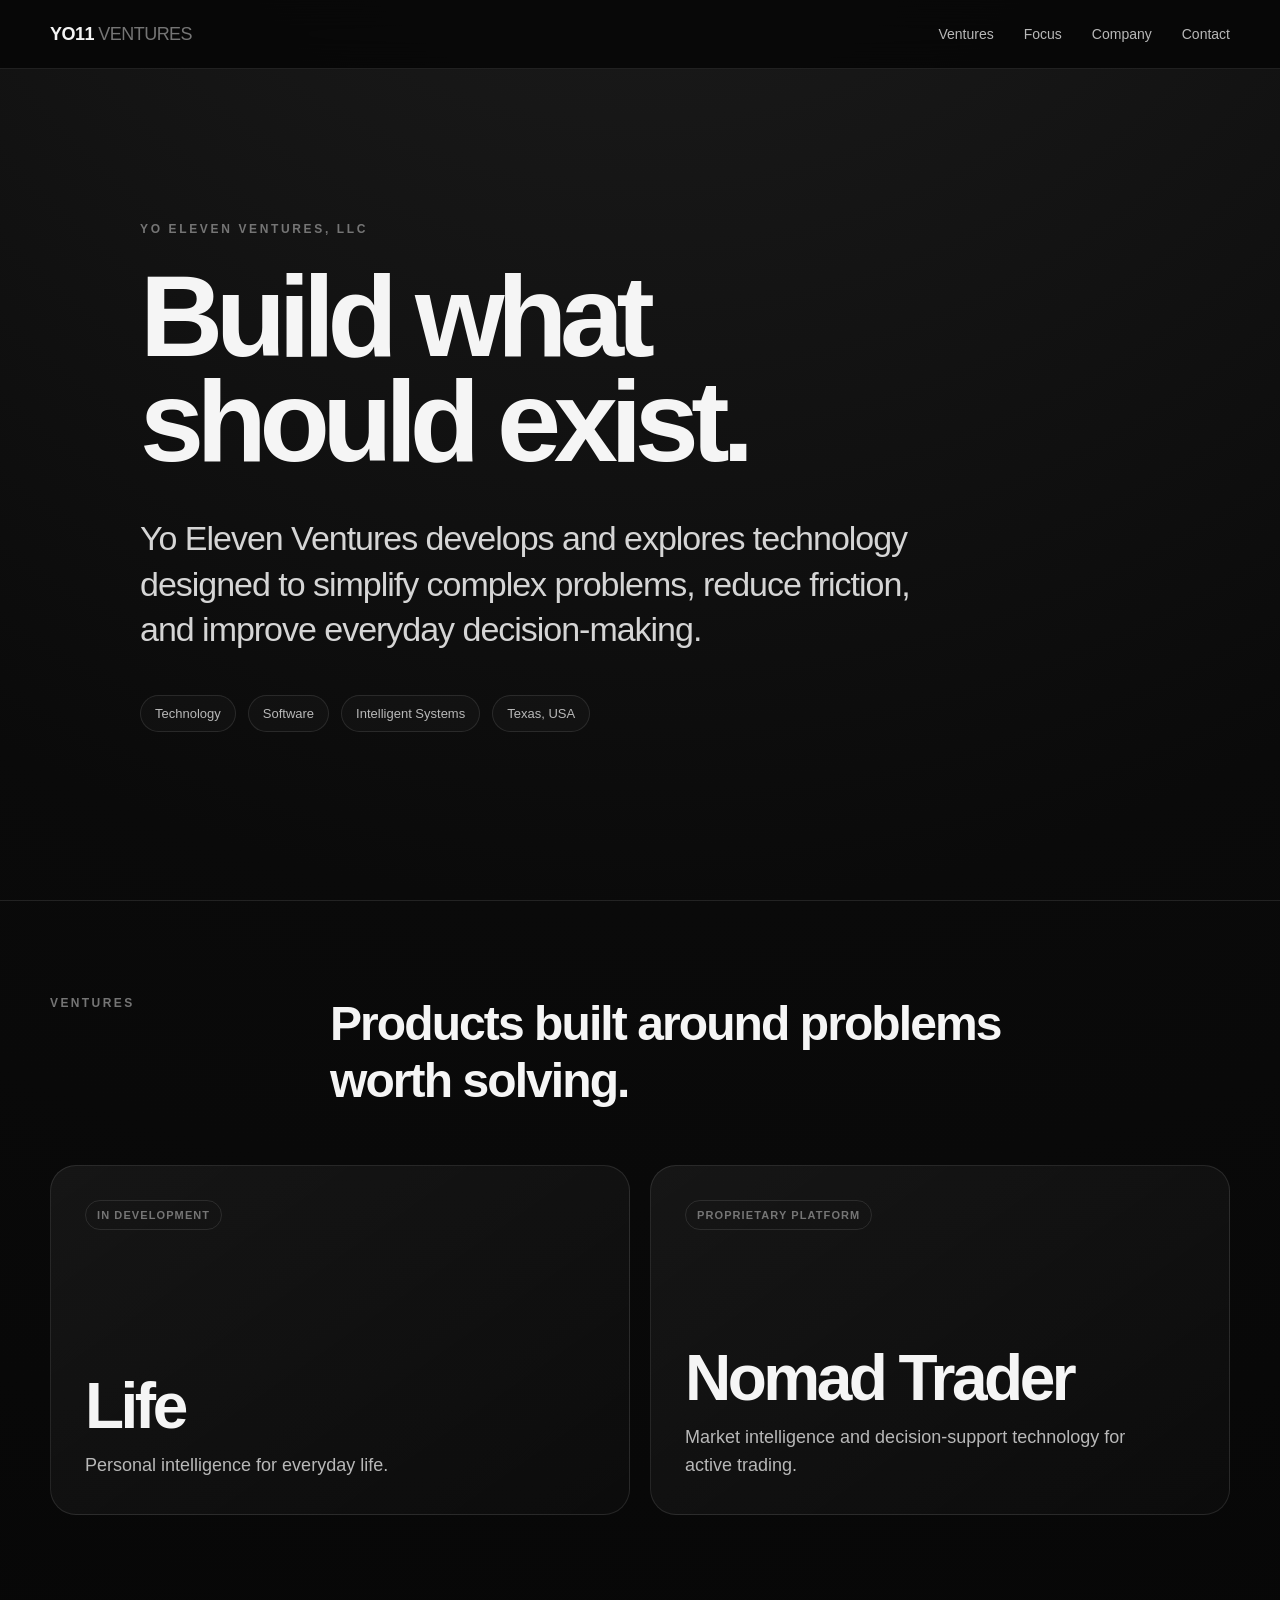
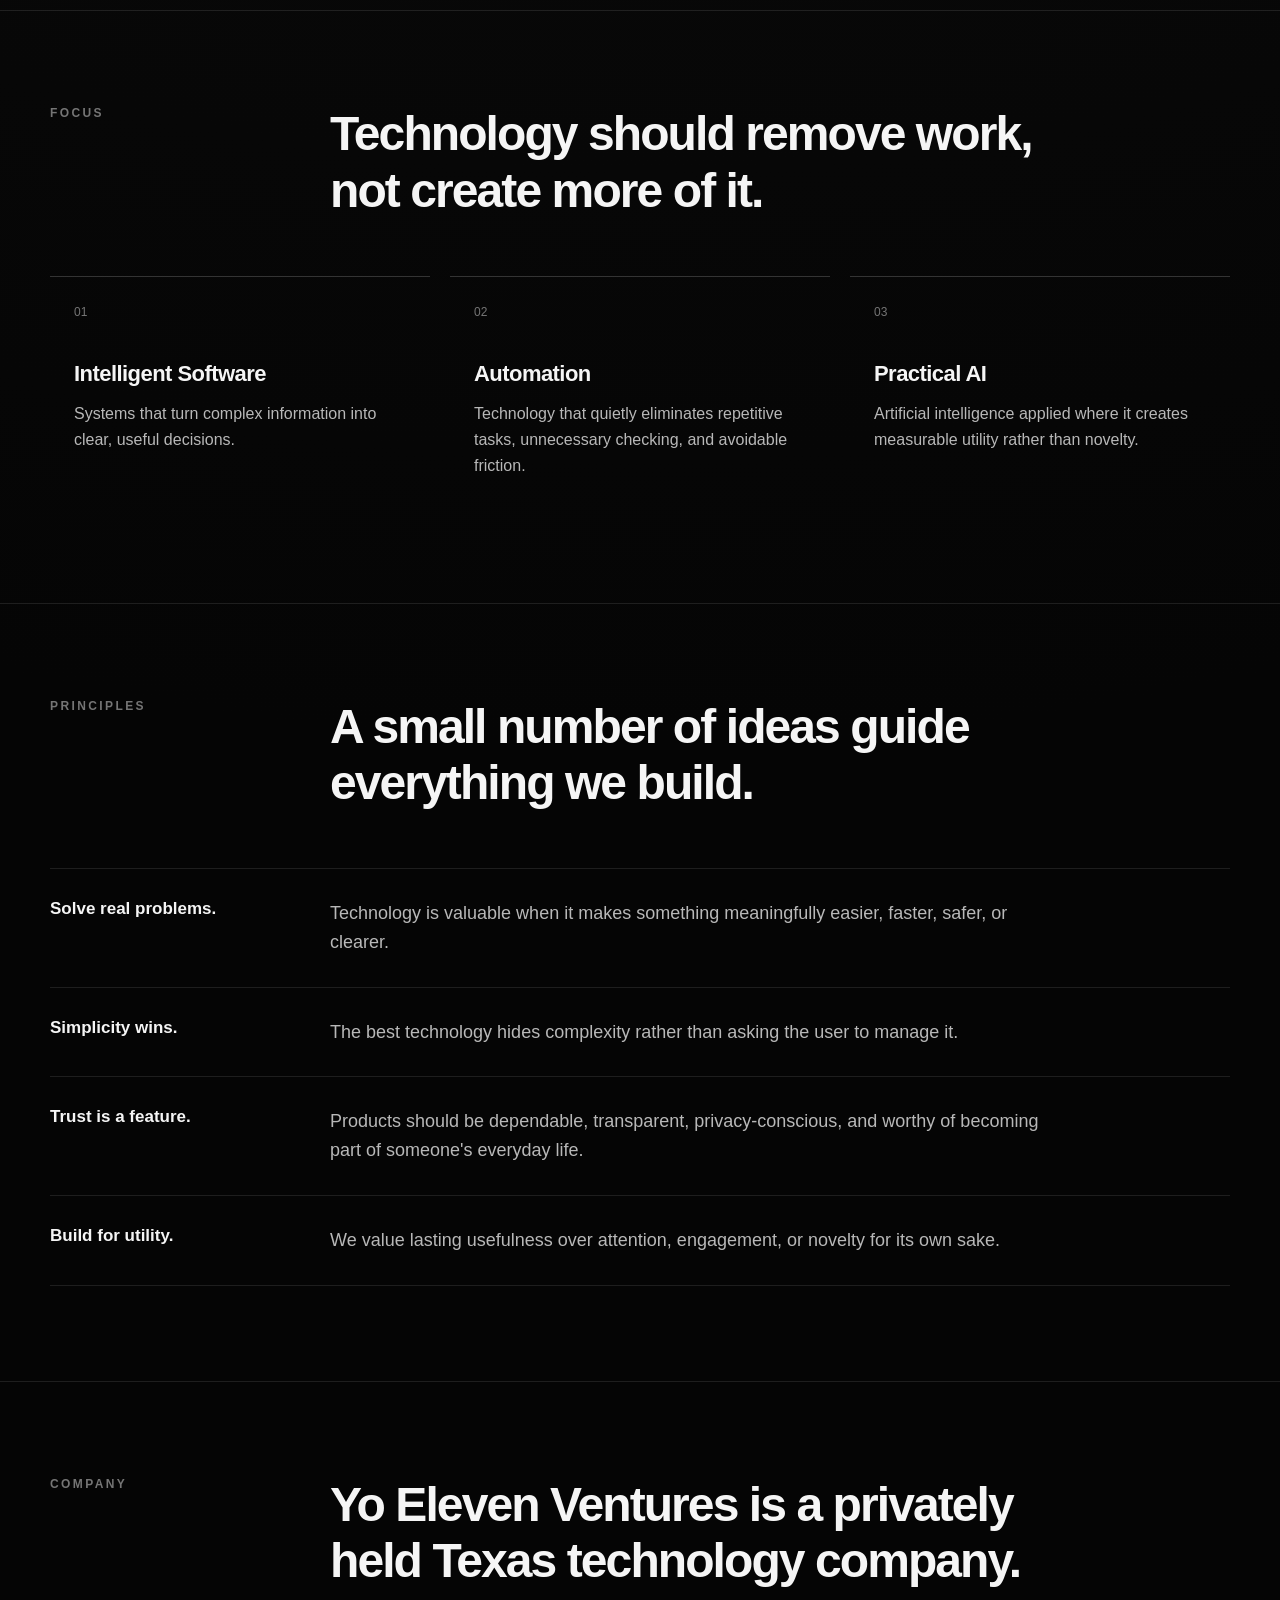
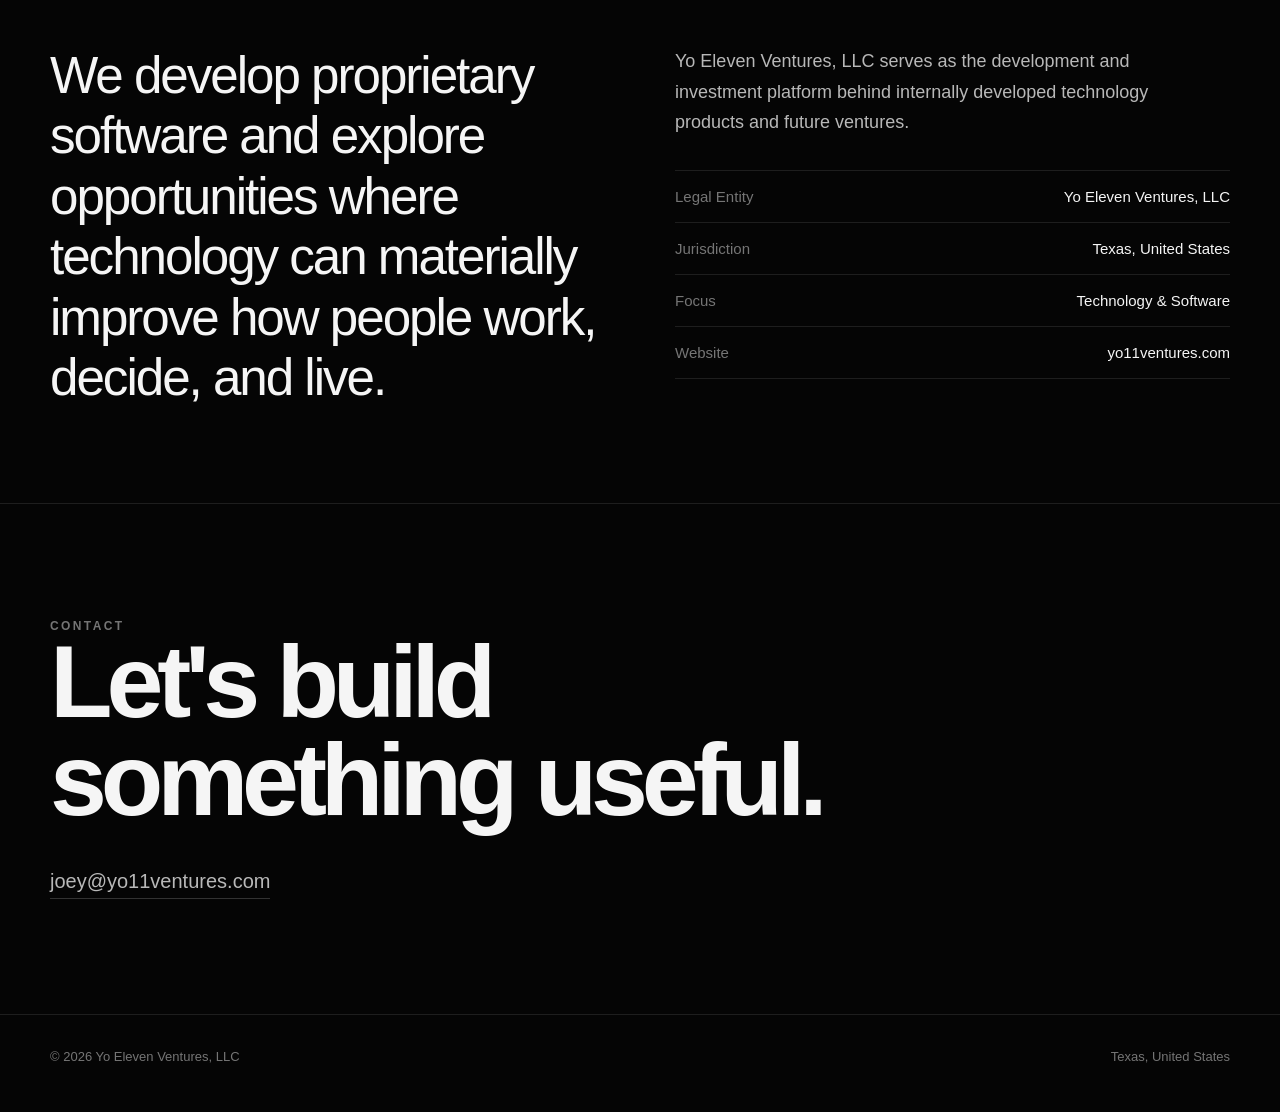
==== commit 865eb00b: "Update index.html" ====
--- a/index.html
+++ b/index.html
@@ -1,28 +1,31 @@
 <!DOCTYPE html>
 <html lang="en">
 <head>
-  <meta charset="UTF-8">
-  <meta name="viewport" content="width=device-width, initial-scale=1.0">
+  <meta charset="UTF-8" />
+  <meta name="viewport" content="width=device-width, initial-scale=1.0" />
 
   <title>Yo Eleven Ventures, LLC</title>
 
   <meta
     name="description"
-    content="Yo Eleven Ventures, LLC is a Texas technology company developing intelligent software and digital products that simplify complex problems and improve decision-making."
-  >
-
-  <meta name="theme-color" content="#070a0f">
+    content="Yo Eleven Ventures, LLC develops technology designed to simplify complex problems, reduce friction, and improve everyday decision-making."
+  />
+
+  <meta name="theme-color" content="#050505" />
 
   <style>
     :root {
-      --bg: #070a0f;
-      --panel: #11151a;
-      --text: #f4f6f8;
-      --muted: #9aa3af;
-      --dim: #717b88;
+      --bg: #050505;
+      --bg-soft: #0a0a0a;
+      --panel: #101010;
+      --panel-hover: #151515;
+      --text: #f5f5f5;
+      --text-soft: #b8b8b8;
+      --text-dim: #757575;
       --line: rgba(255,255,255,.10);
-      --line-strong: rgba(255,255,255,.16);
-      --max: 1024px;
+      --line-strong: rgba(255,255,255,.18);
+      --max-width: 1180px;
+      --radius: 26px;
     }
 
     * {
@@ -36,7 +39,7 @@
     body {
       margin: 0;
       background:
-        radial-gradient(circle at 50% -20%, #17202c 0%, #0b1017 34%, var(--bg) 64%);
+        radial-gradient(circle at 50% -10%, #202020 0%, #0a0a0a 28%, #050505 58%);
       color: var(--text);
       font-family:
         -apple-system,
@@ -56,195 +59,401 @@
     }
 
     .container {
-      width: min(var(--max), calc(100% - 40px));
+      width: min(var(--max-width), calc(100% - 40px));
       margin: 0 auto;
     }
 
-    /* HERO */
+    nav {
+      position: sticky;
+      top: 0;
+      z-index: 100;
+      background: rgba(5,5,5,.78);
+      backdrop-filter: blur(22px);
+      -webkit-backdrop-filter: blur(22px);
+      border-bottom: 1px solid var(--line);
+    }
+
+    .nav-inner {
+      height: 68px;
+      display: flex;
+      align-items: center;
+      justify-content: space-between;
+      gap: 24px;
+    }
+
+    .brand {
+      font-weight: 700;
+      letter-spacing: -.03em;
+      font-size: 18px;
+    }
+
+    .brand span {
+      color: var(--text-dim);
+      font-weight: 500;
+    }
+
+    .nav-links {
+      display: flex;
+      align-items: center;
+      gap: 30px;
+      font-size: 14px;
+      color: var(--text-soft);
+    }
+
+    .nav-links a {
+      transition: color .2s ease;
+    }
+
+    .nav-links a:hover {
+      color: var(--text);
+    }
 
     .hero {
-      min-height: 72vh;
+      min-height: calc(100vh - 68px);
       display: flex;
       align-items: center;
       border-bottom: 1px solid var(--line);
     }
 
-    .hero-inner {
-      padding: 86px 0 100px;
+    .hero-content {
+      padding: 105px 0 120px;
+      max-width: 1000px;
     }
 
     .eyebrow {
-      margin-bottom: 30px;
-      color: var(--muted);
+      margin-bottom: 28px;
+      color: var(--text-dim);
       font-size: 12px;
       font-weight: 700;
-      letter-spacing: .26em;
+      letter-spacing: .22em;
       text-transform: uppercase;
     }
 
     h1 {
       margin: 0;
-      font-size: clamp(68px, 10vw, 118px);
-      line-height: .84;
-      letter-spacing: -.07em;
-      font-weight: 760;
-    }
-
-    .tagline {
-      max-width: 700px;
-      margin: 38px 0 0;
-      color: #d4d9df;
-      font-size: clamp(24px, 3vw, 36px);
-      line-height: 1.22;
-      letter-spacing: -.035em;
-    }
-
-    /* SECTIONS */
+      max-width: 1000px;
+      font-size: clamp(62px, 9vw, 128px);
+      line-height: .91;
+      font-weight: 720;
+      letter-spacing: -.065em;
+    }
+
+    .hero-sub {
+      margin-top: 42px;
+      max-width: 780px;
+      font-size: clamp(22px, 3vw, 34px);
+      line-height: 1.34;
+      letter-spacing: -.03em;
+      color: #d5d5d5;
+    }
+
+    .hero-meta {
+      margin-top: 42px;
+      display: flex;
+      gap: 12px;
+      flex-wrap: wrap;
+    }
+
+    .pill {
+      padding: 10px 14px;
+      border: 1px solid var(--line);
+      border-radius: 999px;
+      color: var(--text-soft);
+      font-size: 13px;
+      background: rgba(255,255,255,.025);
+    }
 
     section {
-      padding: 82px 0;
+      padding: 95px 0;
       border-bottom: 1px solid var(--line);
     }
 
+    .section-top {
+      display: grid;
+      grid-template-columns: 220px 1fr;
+      gap: 60px;
+      margin-bottom: 56px;
+    }
+
     .section-label {
-      margin-bottom: 42px;
-      color: var(--muted);
-      font-size: 11px;
+      font-size: 12px;
       font-weight: 700;
-      letter-spacing: .24em;
+      letter-spacing: .2em;
       text-transform: uppercase;
-    }
-
-    /* PRODUCT CARDS */
-
-    .work-grid {
+      color: var(--text-dim);
+    }
+
+    .section-lead {
+      max-width: 780px;
+      margin: 0;
+      font-size: clamp(28px, 4vw, 48px);
+      line-height: 1.18;
+      letter-spacing: -.04em;
+      font-weight: 580;
+    }
+
+    .venture-grid {
       display: grid;
       grid-template-columns: repeat(2, minmax(0, 1fr));
       gap: 20px;
     }
 
-    .card {
-      min-height: 290px;
-      padding: 32px;
+    .venture-card {
+      min-height: 350px;
       display: flex;
       flex-direction: column;
       justify-content: space-between;
-      background: rgba(255,255,255,.035);
+      padding: 34px;
+      background:
+        linear-gradient(
+          145deg,
+          rgba(255,255,255,.055),
+          rgba(255,255,255,.018)
+        );
       border: 1px solid var(--line);
-      border-radius: 24px;
+      border-radius: var(--radius);
       transition:
-        transform .22s ease,
-        border-color .22s ease,
-        background .22s ease;
-    }
-
-    .card:hover {
+        border-color .25s ease,
+        transform .25s ease,
+        background .25s ease;
+    }
+
+    .venture-card:hover {
       transform: translateY(-3px);
       border-color: var(--line-strong);
-      background: rgba(255,255,255,.055);
+      background: var(--panel-hover);
     }
 
     .status {
       width: fit-content;
-      padding: 8px 12px;
+      padding: 8px 11px;
+      border-radius: 999px;
       border: 1px solid var(--line);
-      border-radius: 999px;
-      color: var(--muted);
+      color: var(--text-dim);
       font-size: 11px;
       font-weight: 700;
       letter-spacing: .10em;
       text-transform: uppercase;
     }
 
-    .card h2 {
-      margin: 0 0 12px;
-      font-size: clamp(38px, 5vw, 56px);
+    .venture-title {
+      margin: 0 0 15px;
+      font-size: clamp(40px, 5vw, 66px);
       line-height: .98;
-      letter-spacing: -.05em;
-    }
-
-    .card p {
-      max-width: 430px;
+      letter-spacing: -.055em;
+    }
+
+    .venture-description {
+      max-width: 460px;
       margin: 0;
-      color: var(--muted);
+      color: var(--text-soft);
+      font-size: 18px;
+      line-height: 1.55;
+    }
+
+    .focus-grid {
+      display: grid;
+      grid-template-columns: repeat(3, minmax(0,1fr));
+      gap: 20px;
+    }
+
+    .focus-item {
+      padding: 28px 24px;
+      border-top: 1px solid var(--line-strong);
+    }
+
+    .focus-number {
+      margin-bottom: 42px;
+      color: var(--text-dim);
+      font-size: 12px;
+    }
+
+    .focus-title {
+      margin-bottom: 14px;
+      font-size: 22px;
+      font-weight: 620;
+      letter-spacing: -.025em;
+    }
+
+    .focus-copy {
+      color: var(--text-soft);
+      font-size: 16px;
+      line-height: 1.65;
+    }
+
+    .principles {
+      display: grid;
+      gap: 0;
+      border-top: 1px solid var(--line);
+    }
+
+    .principle {
+      display: grid;
+      grid-template-columns: 220px 1fr;
+      gap: 60px;
+      padding: 30px 0;
+      border-bottom: 1px solid var(--line);
+    }
+
+    .principle-title {
+      font-weight: 620;
       font-size: 17px;
-      line-height: 1.5;
-    }
-
-    /* ABOUT */
-
-    .about-copy {
-      max-width: 820px;
+    }
+
+    .principle-copy {
+      max-width: 740px;
+      color: var(--text-soft);
+      font-size: 18px;
+      line-height: 1.6;
+    }
+
+    .company-grid {
+      display: grid;
+      grid-template-columns: 1fr 1fr;
+      gap: 70px;
+    }
+
+    .company-large {
+      font-size: clamp(32px, 4vw, 52px);
+      line-height: 1.18;
+      letter-spacing: -.04em;
       margin: 0;
-      color: #d5d9de;
-      font-size: clamp(27px, 3.7vw, 42px);
-      line-height: 1.36;
-      letter-spacing: -.035em;
-    }
-
-    /* FOOTER */
+    }
+
+    .company-copy {
+      color: var(--text-soft);
+      font-size: 18px;
+      line-height: 1.7;
+      max-width: 540px;
+    }
+
+    .company-facts {
+      margin-top: 32px;
+      border-top: 1px solid var(--line);
+    }
+
+    .fact {
+      display: flex;
+      justify-content: space-between;
+      gap: 20px;
+      padding: 17px 0;
+      border-bottom: 1px solid var(--line);
+      font-size: 15px;
+    }
+
+    .fact-key {
+      color: var(--text-dim);
+    }
+
+    .fact-value {
+      text-align: right;
+    }
+
+    .contact-section {
+      padding-top: 115px;
+      padding-bottom: 115px;
+    }
+
+    .contact-big {
+      max-width: 900px;
+      margin: 0;
+      font-size: clamp(52px, 8vw, 106px);
+      line-height: .95;
+      letter-spacing: -.06em;
+    }
+
+    .contact-link {
+      display: inline-block;
+      margin-top: 42px;
+      padding-bottom: 5px;
+      border-bottom: 1px solid var(--line-strong);
+      color: var(--text-soft);
+      font-size: 20px;
+      transition: color .2s ease, border-color .2s ease;
+    }
+
+    .contact-link:hover {
+      color: var(--text);
+      border-color: var(--text);
+    }
 
     footer {
-      padding: 38px 0 52px;
+      padding: 34px 0 48px;
+      color: var(--text-dim);
+      font-size: 13px;
     }
 
     .footer-inner {
       display: flex;
       justify-content: space-between;
-      align-items: flex-end;
-      gap: 30px;
-    }
-
-    .company-name {
-      margin-bottom: 8px;
-      font-size: 14px;
-      font-weight: 650;
-    }
-
-    .legal,
-    .contact {
-      color: var(--dim);
-      font-size: 13px;
-      line-height: 1.65;
-    }
-
-    .contact a {
-      transition: color .2s ease;
-    }
-
-    .contact a:hover {
-      color: var(--text);
-    }
-
-    @media (max-width: 760px) {
+      align-items: center;
+      gap: 20px;
+      flex-wrap: wrap;
+    }
+
+    @media (max-width: 820px) {
+      .nav-links {
+        display: none;
+      }
+
+      .section-top,
+      .principle,
+      .company-grid {
+        grid-template-columns: 1fr;
+        gap: 26px;
+      }
+
+      .venture-grid,
+      .focus-grid {
+        grid-template-columns: 1fr;
+      }
+
+      .hero {
+        min-height: 80vh;
+      }
+
+      section {
+        padding: 76px 0;
+      }
+
+      .hero-content {
+        padding: 82px 0 92px;
+      }
+
+      .venture-card {
+        min-height: 300px;
+        padding: 28px;
+      }
+
+      .focus-number {
+        margin-bottom: 25px;
+      }
+
+      .contact-section {
+        padding-top: 90px;
+        padding-bottom: 90px;
+      }
+    }
+
+    @media (max-width: 520px) {
       .container {
-        width: min(100% - 28px, var(--max));
+        width: min(100% - 28px, var(--max-width));
+      }
+
+      .nav-inner {
+        height: 64px;
       }
 
       .hero {
-        min-height: 70vh;
-      }
-
-      .hero-inner {
-        padding: 70px 0 82px;
-      }
-
-      section {
-        padding: 66px 0;
-      }
-
-      .work-grid {
-        grid-template-columns: 1fr;
-      }
-
-      .card {
-        min-height: 260px;
-        padding: 27px;
-      }
-
-      .footer-inner {
-        flex-direction: column;
-        align-items: flex-start;
+        min-height: calc(100vh - 64px);
+      }
+
+      .hero-meta {
+        gap: 8px;
+      }
+
+      .pill {
+        font-size: 12px;
       }
     }
   </style>
@@ -252,21 +461,46 @@
 
 <body>
 
+  <nav>
+    <div class="container nav-inner">
+      <div class="brand">
+        YO11 <span>VENTURES</span>
+      </div>
+
+      <div class="nav-links">
+        <a href="#ventures">Ventures</a>
+        <a href="#focus">Focus</a>
+        <a href="#company">Company</a>
+        <a href="#contact">Contact</a>
+      </div>
+    </div>
+  </nav>
+
+
   <header class="hero">
-    <div class="container hero-inner">
+    <div class="container hero-content">
 
       <div class="eyebrow">
         Yo Eleven Ventures, LLC
       </div>
 
       <h1>
-        YO11<br>
-        VENTURES
+        Build what<br>
+        should exist.
       </h1>
 
-      <p class="tagline">
-        Building technology that makes complicated things simple.
+      <p class="hero-sub">
+        Yo Eleven Ventures develops and explores technology
+        designed to simplify complex problems, reduce friction,
+        and improve everyday decision-making.
       </p>
+
+      <div class="hero-meta">
+        <div class="pill">Technology</div>
+        <div class="pill">Software</div>
+        <div class="pill">Intelligent Systems</div>
+        <div class="pill">Texas, USA</div>
+      </div>
 
     </div>
   </header>
@@ -274,48 +508,52 @@
 
   <main>
 
-    <section id="work">
+    <section id="ventures">
       <div class="container">
 
-        <div class="section-label">
-          Our Work
+        <div class="section-top">
+          <div class="section-label">
+            Ventures
+          </div>
+
+          <h2 class="section-lead">
+            Products built around problems worth solving.
+          </h2>
         </div>
 
-        <div class="work-grid">
-
-          <article class="card">
-
+        <div class="venture-grid">
+
+          <article class="venture-card">
             <div class="status">
               In Development
             </div>
 
             <div>
-              <h2>Life</h2>
-
-              <p>
-                Personal intelligence designed to simplify everyday life,
-                surface what matters, and help people act at the right time.
+              <h3 class="venture-title">
+                Life
+              </h3>
+
+              <p class="venture-description">
+                Personal intelligence for everyday life.
               </p>
             </div>
-
           </article>
 
 
-          <article class="card">
-
+          <article class="venture-card">
             <div class="status">
               Proprietary Platform
             </div>
 
             <div>
-              <h2>Nomad Trader</h2>
-
-              <p>
-                Market intelligence and decision-support technology
-                designed for active trading.
+              <h3 class="venture-title">
+                Nomad Trader
+              </h3>
+
+              <p class="venture-description">
+                Market intelligence and decision-support technology for active trading.
               </p>
             </div>
-
           </article>
 
         </div>
@@ -323,19 +561,238 @@
     </section>
 
 
-    <section id="about">
+    <section id="focus">
       <div class="container">
 
+        <div class="section-top">
+          <div class="section-label">
+            Focus
+          </div>
+
+          <h2 class="section-lead">
+            Technology should remove work, not create more of it.
+          </h2>
+        </div>
+
+
+        <div class="focus-grid">
+
+          <div class="focus-item">
+            <div class="focus-number">01</div>
+
+            <div class="focus-title">
+              Intelligent Software
+            </div>
+
+            <div class="focus-copy">
+              Systems that turn complex information into
+              clear, useful decisions.
+            </div>
+          </div>
+
+
+          <div class="focus-item">
+            <div class="focus-number">02</div>
+
+            <div class="focus-title">
+              Automation
+            </div>
+
+            <div class="focus-copy">
+              Technology that quietly eliminates repetitive
+              tasks, unnecessary checking, and avoidable friction.
+            </div>
+          </div>
+
+
+          <div class="focus-item">
+            <div class="focus-number">03</div>
+
+            <div class="focus-title">
+              Practical AI
+            </div>
+
+            <div class="focus-copy">
+              Artificial intelligence applied where it creates
+              measurable utility rather than novelty.
+            </div>
+          </div>
+
+        </div>
+      </div>
+    </section>
+
+
+    <section>
+      <div class="container">
+
+        <div class="section-top">
+          <div class="section-label">
+            Principles
+          </div>
+
+          <h2 class="section-lead">
+            A small number of ideas guide everything we build.
+          </h2>
+        </div>
+
+
+        <div class="principles">
+
+          <div class="principle">
+            <div class="principle-title">
+              Solve real problems.
+            </div>
+
+            <div class="principle-copy">
+              Technology is valuable when it makes something
+              meaningfully easier, faster, safer, or clearer.
+            </div>
+          </div>
+
+
+          <div class="principle">
+            <div class="principle-title">
+              Simplicity wins.
+            </div>
+
+            <div class="principle-copy">
+              The best technology hides complexity rather than
+              asking the user to manage it.
+            </div>
+          </div>
+
+
+          <div class="principle">
+            <div class="principle-title">
+              Trust is a feature.
+            </div>
+
+            <div class="principle-copy">
+              Products should be dependable, transparent,
+              privacy-conscious, and worthy of becoming part
+              of someone's everyday life.
+            </div>
+          </div>
+
+
+          <div class="principle">
+            <div class="principle-title">
+              Build for utility.
+            </div>
+
+            <div class="principle-copy">
+              We value lasting usefulness over attention,
+              engagement, or novelty for its own sake.
+            </div>
+          </div>
+
+        </div>
+      </div>
+    </section>
+
+
+    <section id="company">
+      <div class="container">
+
+        <div class="section-top">
+          <div class="section-label">
+            Company
+          </div>
+
+          <h2 class="section-lead">
+            Yo Eleven Ventures is a privately held Texas technology company.
+          </h2>
+        </div>
+
+
+        <div class="company-grid">
+
+          <p class="company-large">
+            We develop proprietary software and explore opportunities
+            where technology can materially improve how people work,
+            decide, and live.
+          </p>
+
+
+          <div>
+
+            <div class="company-copy">
+              Yo Eleven Ventures, LLC serves as the development
+              and investment platform behind internally developed
+              technology products and future ventures.
+            </div>
+
+            <div class="company-facts">
+
+              <div class="fact">
+                <div class="fact-key">
+                  Legal Entity
+                </div>
+
+                <div class="fact-value">
+                  Yo Eleven Ventures, LLC
+                </div>
+              </div>
+
+
+              <div class="fact">
+                <div class="fact-key">
+                  Jurisdiction
+                </div>
+
+                <div class="fact-value">
+                  Texas, United States
+                </div>
+              </div>
+
+
+              <div class="fact">
+                <div class="fact-key">
+                  Focus
+                </div>
+
+                <div class="fact-value">
+                  Technology & Software
+                </div>
+              </div>
+
+
+              <div class="fact">
+                <div class="fact-key">
+                  Website
+                </div>
+
+                <div class="fact-value">
+                  yo11ventures.com
+                </div>
+              </div>
+
+            </div>
+          </div>
+
+        </div>
+      </div>
+    </section>
+
+
+    <section id="contact" class="contact-section">
+      <div class="container">
+
         <div class="section-label">
-          About
+          Contact
         </div>
 
-        <p class="about-copy">
-          Yo Eleven Ventures, LLC is a Texas technology company developing
-          intelligent software and digital products that simplify complex
-          problems, improve decision-making, and turn ideas into practical
-          technology.
-        </p>
+        <h2 class="contact-big">
+          Let's build something useful.
+        </h2>
+
+        <a
+          class="contact-link"
+          href="mailto:joey@yo11ventures.com"
+        >
+          joey@yo11ventures.com
+        </a>
 
       </div>
     </section>
@@ -347,20 +804,11 @@
     <div class="container footer-inner">
 
       <div>
-        <div class="company-name">
-          Yo Eleven Ventures, LLC
-        </div>
-
-        <div class="legal">
-          Texas, United States<br>
-          © 2026 Yo Eleven Ventures, LLC
-        </div>
-      </div>
-
-      <div class="contact">
-        <a href="mailto:joey@yo11ventures.com">
-          joey@yo11ventures.com
-        </a>
+        © 2026 Yo Eleven Ventures, LLC
+      </div>
+
+      <div>
+        Texas, United States
       </div>
 
     </div>
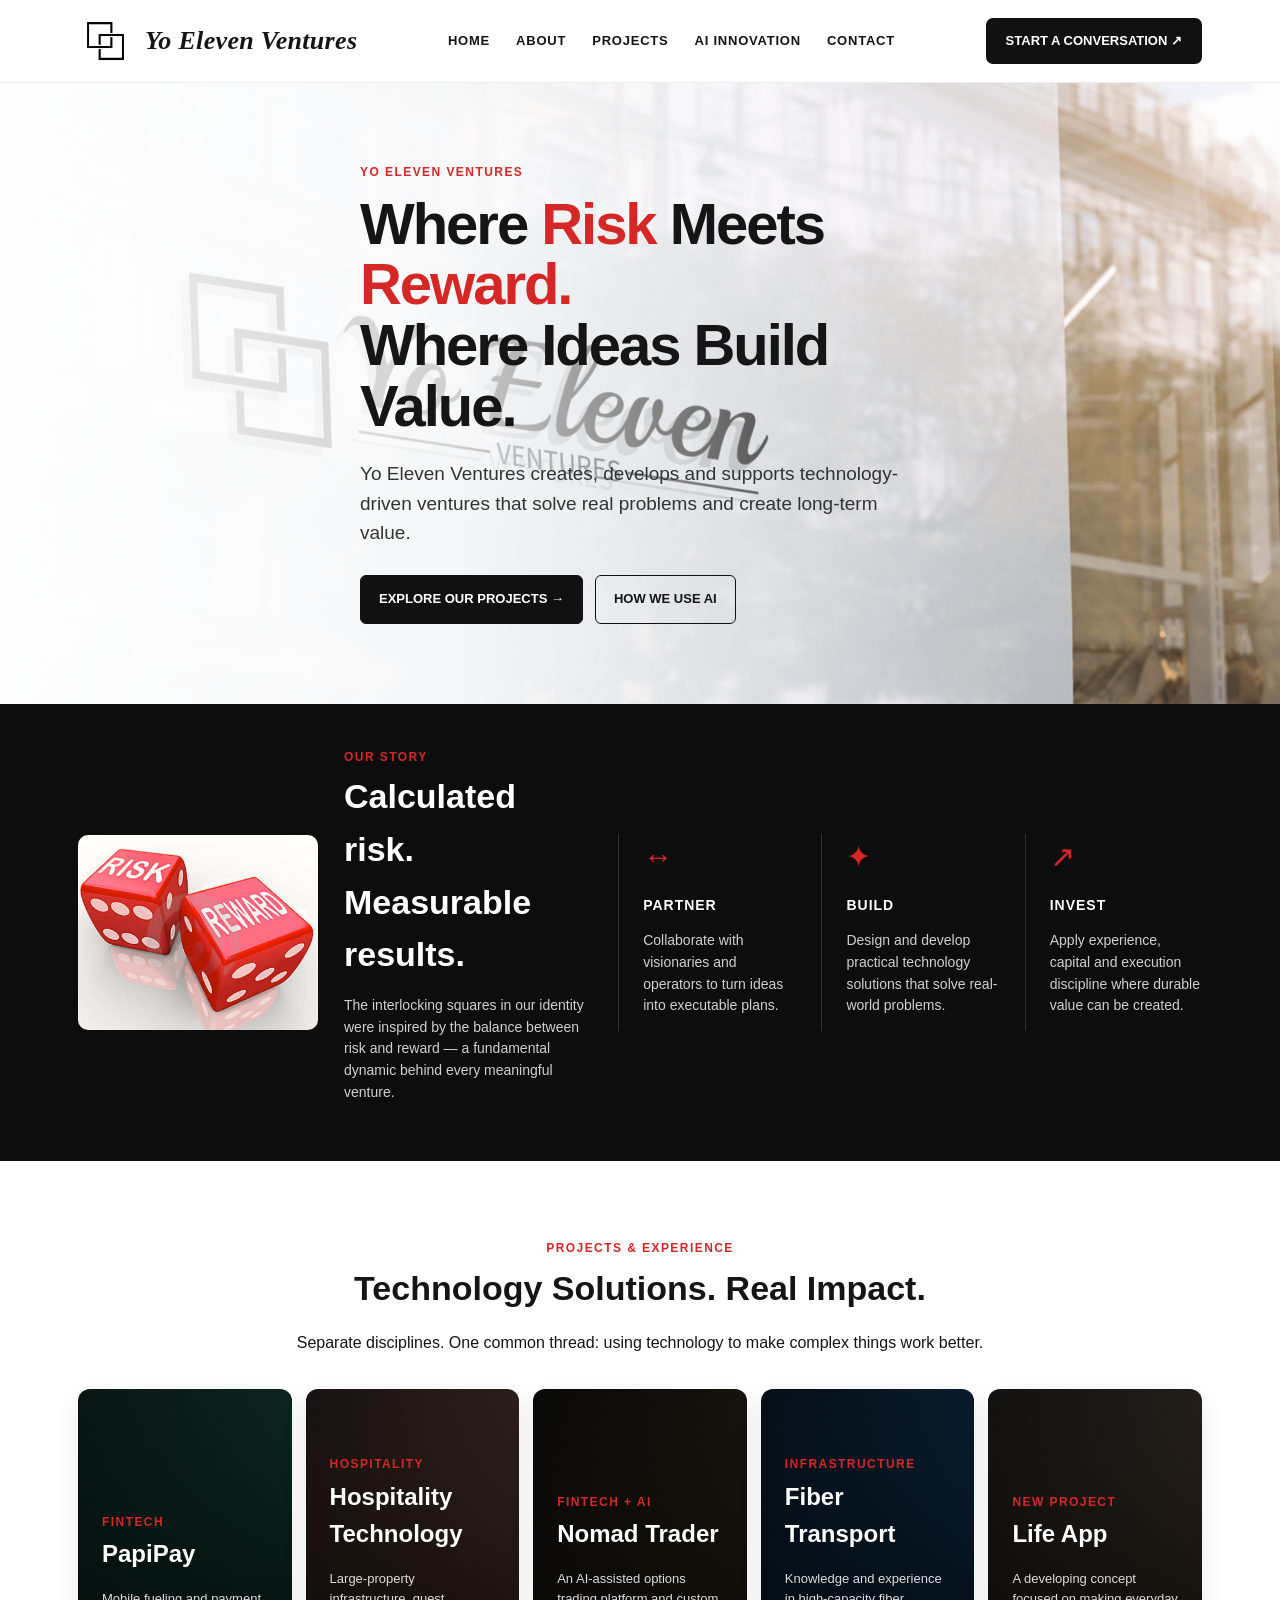
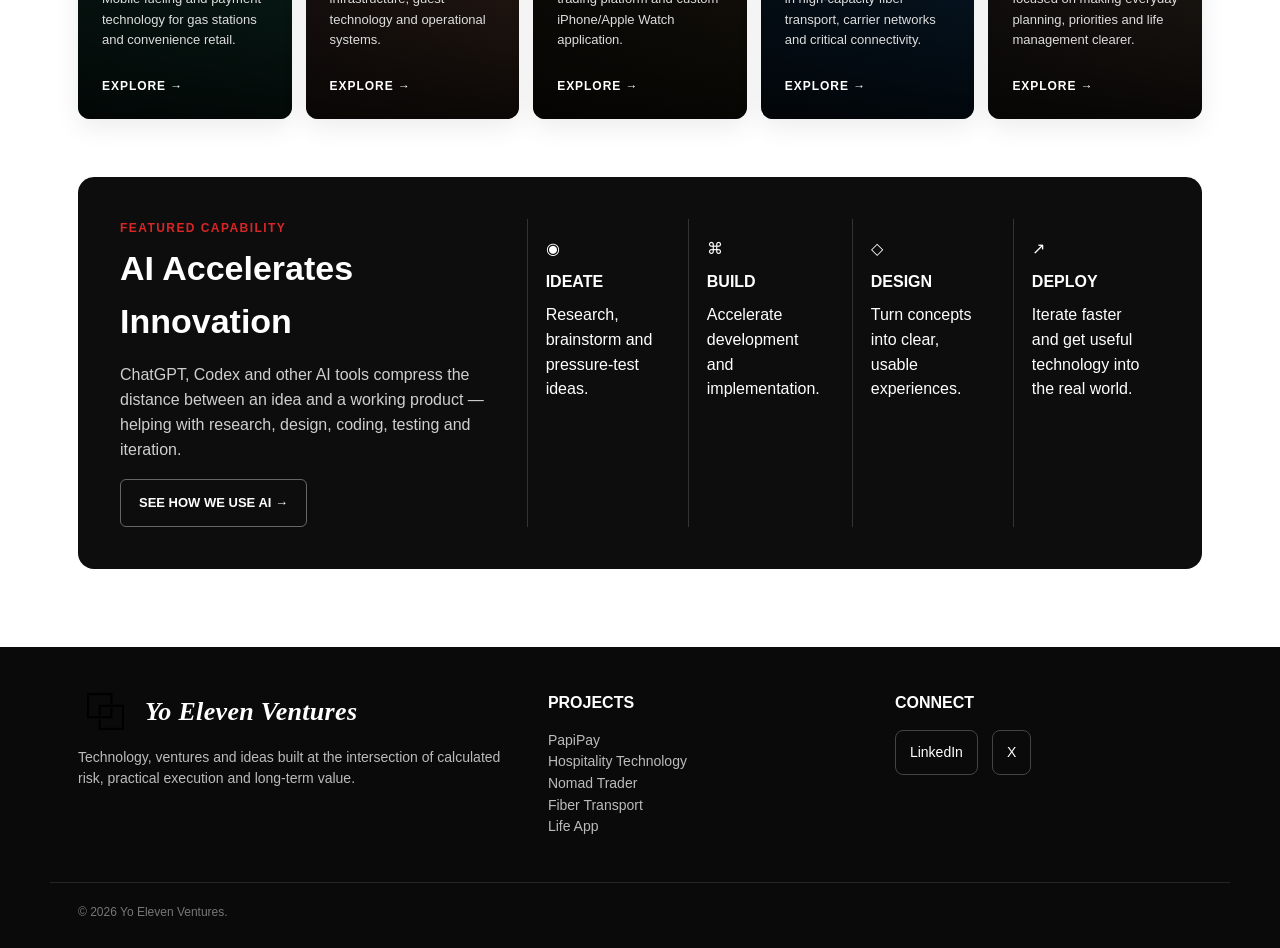
==== commit cce1ec76: "Redesign Yo Eleven Ventures website" ====
--- a/index.html
+++ b/index.html
@@ -1,818 +1,51 @@
-<!DOCTYPE html>
-<html lang="en">
-<head>
-  <meta charset="UTF-8" />
-  <meta name="viewport" content="width=device-width, initial-scale=1.0" />
+<!doctype html><html lang="en"><head><meta charset="utf-8"><meta name="viewport" content="width=device-width,initial-scale=1">
+<title>Home | Yo Eleven Ventures</title><meta name="description" content="Yo Eleven Ventures — technology ventures, innovation and execution.">
+<link rel="icon" href="assets/apple-touch-icon.png"><link rel="stylesheet" href="style.css"></head><body>
+<header class="header"><div class="container nav">
+<a class="brand" href="index.html"><img src="assets/logo-symbol.png" alt="Yo Eleven Ventures logo"><span>Yo Eleven Ventures</span></a>
+<nav class="navlinks">
+<a href="index.html">HOME</a><a href="about.html">ABOUT</a><a href="projects.html">PROJECTS</a><a href="ai.html">AI INNOVATION</a><a href="contact.html">CONTACT</a>
+</nav><a class="cta" href="contact.html">START A CONVERSATION ↗</a>
+</div></header>
 
-  <title>Yo Eleven Ventures, LLC</title>
+<section class="hero"><div class="container"><div class="hero-copy">
+<div class="eyebrow">Yo Eleven Ventures</div>
+<h1>Where <span class="red">Risk</span> Meets <span class="red">Reward.</span><br>Where Ideas Build Value.</h1>
+<p class="lead">Yo Eleven Ventures creates, develops and supports technology-driven ventures that solve real problems and create long-term value.</p>
+<div class="buttons"><a class="btn dark" href="projects.html">EXPLORE OUR PROJECTS →</a><a class="btn" href="ai.html">HOW WE USE AI</a></div>
+</div></div></section>
 
-  <meta
-    name="description"
-    content="Yo Eleven Ventures, LLC develops technology designed to simplify complex problems, reduce friction, and improve everyday decision-making."
-  />
+<section class="story"><div class="container story-grid">
+<img class="story-img" src="assets/risk-reward.jpg" alt="Risk and Reward dice">
+<div><div class="eyebrow">Our Story</div><h2>Calculated risk. Measurable results.</h2>
+<p>The interlocking squares in our identity were inspired by the balance between risk and reward — a fundamental dynamic behind every meaningful venture.</p></div>
+<div class="pillar"><div class="icon">↔</div><h3>PARTNER</h3><p>Collaborate with visionaries and operators to turn ideas into executable plans.</p></div>
+<div class="pillar"><div class="icon">✦</div><h3>BUILD</h3><p>Design and develop practical technology solutions that solve real-world problems.</p></div>
+<div class="pillar"><div class="icon">↗</div><h3>INVEST</h3><p>Apply experience, capital and execution discipline where durable value can be created.</p></div>
+</div></section>
 
-  <meta name="theme-color" content="#050505" />
+<section class="section"><div class="container">
+<div class="center"><div class="eyebrow">Projects & Experience</div><h2>Technology Solutions. Real Impact.</h2><p>Separate disciplines. One common thread: using technology to make complex things work better.</p></div>
+<div class="projects">
+<a class="card papi" href="papipay.html"><div class="eyebrow">FINTECH</div><h3>PapiPay</h3><p>Mobile fueling and payment technology for gas stations and convenience retail.</p><div class="more">EXPLORE →</div></a>
+<a class="card hosp" href="hospitality.html"><div class="eyebrow">HOSPITALITY</div><h3>Hospitality Technology</h3><p>Large-property infrastructure, guest technology and operational systems.</p><div class="more">EXPLORE →</div></a>
+<a class="card nomad" href="nomad-trader.html"><div class="eyebrow">FINTECH + AI</div><h3>Nomad Trader</h3><p>An AI-assisted options trading platform and custom iPhone/Apple Watch application.</p><div class="more">EXPLORE →</div></a>
+<a class="card fiber" href="fiber.html"><div class="eyebrow">INFRASTRUCTURE</div><h3>Fiber Transport</h3><p>Knowledge and experience in high-capacity fiber transport, carrier networks and critical connectivity.</p><div class="more">EXPLORE →</div></a>
+<a class="card life" href="life.html"><div class="eyebrow">NEW PROJECT</div><h3>Life App</h3><p>A developing concept focused on making everyday planning, priorities and life management clearer.</p><div class="more">EXPLORE →</div></a>
+</div>
+<div class="ai">
+<div><div class="eyebrow">Featured Capability</div><h2>AI Accelerates Innovation</h2><p>ChatGPT, Codex and other AI tools compress the distance between an idea and a working product — helping with research, design, coding, testing and iteration.</p><a class="btn" style="color:#fff;border-color:#666" href="ai.html">SEE HOW WE USE AI →</a></div>
+<div class="flow"><div class="step">◉<b>IDEATE</b><span>Research, brainstorm and pressure-test ideas.</span></div><div class="step">⌘<b>BUILD</b><span>Accelerate development and implementation.</span></div><div class="step">◇<b>DESIGN</b><span>Turn concepts into clear, usable experiences.</span></div><div class="step">↗<b>DEPLOY</b><span>Iterate faster and get useful technology into the real world.</span></div></div>
+</div>
+</div></section>
 
-  <style>
-    :root {
-      --bg: #050505;
-      --bg-soft: #0a0a0a;
-      --panel: #101010;
-      --panel-hover: #151515;
-      --text: #f5f5f5;
-      --text-soft: #b8b8b8;
-      --text-dim: #757575;
-      --line: rgba(255,255,255,.10);
-      --line-strong: rgba(255,255,255,.18);
-      --max-width: 1180px;
-      --radius: 26px;
-    }
-
-    * {
-      box-sizing: border-box;
-    }
-
-    html {
-      scroll-behavior: smooth;
-    }
-
-    body {
-      margin: 0;
-      background:
-        radial-gradient(circle at 50% -10%, #202020 0%, #0a0a0a 28%, #050505 58%);
-      color: var(--text);
-      font-family:
-        -apple-system,
-        BlinkMacSystemFont,
-        "SF Pro Display",
-        "SF Pro Text",
-        "Helvetica Neue",
-        Arial,
-        sans-serif;
-      -webkit-font-smoothing: antialiased;
-      text-rendering: optimizeLegibility;
-    }
-
-    a {
-      color: inherit;
-      text-decoration: none;
-    }
-
-    .container {
-      width: min(var(--max-width), calc(100% - 40px));
-      margin: 0 auto;
-    }
-
-    nav {
-      position: sticky;
-      top: 0;
-      z-index: 100;
-      background: rgba(5,5,5,.78);
-      backdrop-filter: blur(22px);
-      -webkit-backdrop-filter: blur(22px);
-      border-bottom: 1px solid var(--line);
-    }
-
-    .nav-inner {
-      height: 68px;
-      display: flex;
-      align-items: center;
-      justify-content: space-between;
-      gap: 24px;
-    }
-
-    .brand {
-      font-weight: 700;
-      letter-spacing: -.03em;
-      font-size: 18px;
-    }
-
-    .brand span {
-      color: var(--text-dim);
-      font-weight: 500;
-    }
-
-    .nav-links {
-      display: flex;
-      align-items: center;
-      gap: 30px;
-      font-size: 14px;
-      color: var(--text-soft);
-    }
-
-    .nav-links a {
-      transition: color .2s ease;
-    }
-
-    .nav-links a:hover {
-      color: var(--text);
-    }
-
-    .hero {
-      min-height: calc(100vh - 68px);
-      display: flex;
-      align-items: center;
-      border-bottom: 1px solid var(--line);
-    }
-
-    .hero-content {
-      padding: 105px 0 120px;
-      max-width: 1000px;
-    }
-
-    .eyebrow {
-      margin-bottom: 28px;
-      color: var(--text-dim);
-      font-size: 12px;
-      font-weight: 700;
-      letter-spacing: .22em;
-      text-transform: uppercase;
-    }
-
-    h1 {
-      margin: 0;
-      max-width: 1000px;
-      font-size: clamp(62px, 9vw, 128px);
-      line-height: .91;
-      font-weight: 720;
-      letter-spacing: -.065em;
-    }
-
-    .hero-sub {
-      margin-top: 42px;
-      max-width: 780px;
-      font-size: clamp(22px, 3vw, 34px);
-      line-height: 1.34;
-      letter-spacing: -.03em;
-      color: #d5d5d5;
-    }
-
-    .hero-meta {
-      margin-top: 42px;
-      display: flex;
-      gap: 12px;
-      flex-wrap: wrap;
-    }
-
-    .pill {
-      padding: 10px 14px;
-      border: 1px solid var(--line);
-      border-radius: 999px;
-      color: var(--text-soft);
-      font-size: 13px;
-      background: rgba(255,255,255,.025);
-    }
-
-    section {
-      padding: 95px 0;
-      border-bottom: 1px solid var(--line);
-    }
-
-    .section-top {
-      display: grid;
-      grid-template-columns: 220px 1fr;
-      gap: 60px;
-      margin-bottom: 56px;
-    }
-
-    .section-label {
-      font-size: 12px;
-      font-weight: 700;
-      letter-spacing: .2em;
-      text-transform: uppercase;
-      color: var(--text-dim);
-    }
-
-    .section-lead {
-      max-width: 780px;
-      margin: 0;
-      font-size: clamp(28px, 4vw, 48px);
-      line-height: 1.18;
-      letter-spacing: -.04em;
-      font-weight: 580;
-    }
-
-    .venture-grid {
-      display: grid;
-      grid-template-columns: repeat(2, minmax(0, 1fr));
-      gap: 20px;
-    }
-
-    .venture-card {
-      min-height: 350px;
-      display: flex;
-      flex-direction: column;
-      justify-content: space-between;
-      padding: 34px;
-      background:
-        linear-gradient(
-          145deg,
-          rgba(255,255,255,.055),
-          rgba(255,255,255,.018)
-        );
-      border: 1px solid var(--line);
-      border-radius: var(--radius);
-      transition:
-        border-color .25s ease,
-        transform .25s ease,
-        background .25s ease;
-    }
-
-    .venture-card:hover {
-      transform: translateY(-3px);
-      border-color: var(--line-strong);
-      background: var(--panel-hover);
-    }
-
-    .status {
-      width: fit-content;
-      padding: 8px 11px;
-      border-radius: 999px;
-      border: 1px solid var(--line);
-      color: var(--text-dim);
-      font-size: 11px;
-      font-weight: 700;
-      letter-spacing: .10em;
-      text-transform: uppercase;
-    }
-
-    .venture-title {
-      margin: 0 0 15px;
-      font-size: clamp(40px, 5vw, 66px);
-      line-height: .98;
-      letter-spacing: -.055em;
-    }
-
-    .venture-description {
-      max-width: 460px;
-      margin: 0;
-      color: var(--text-soft);
-      font-size: 18px;
-      line-height: 1.55;
-    }
-
-    .focus-grid {
-      display: grid;
-      grid-template-columns: repeat(3, minmax(0,1fr));
-      gap: 20px;
-    }
-
-    .focus-item {
-      padding: 28px 24px;
-      border-top: 1px solid var(--line-strong);
-    }
-
-    .focus-number {
-      margin-bottom: 42px;
-      color: var(--text-dim);
-      font-size: 12px;
-    }
-
-    .focus-title {
-      margin-bottom: 14px;
-      font-size: 22px;
-      font-weight: 620;
-      letter-spacing: -.025em;
-    }
-
-    .focus-copy {
-      color: var(--text-soft);
-      font-size: 16px;
-      line-height: 1.65;
-    }
-
-    .principles {
-      display: grid;
-      gap: 0;
-      border-top: 1px solid var(--line);
-    }
-
-    .principle {
-      display: grid;
-      grid-template-columns: 220px 1fr;
-      gap: 60px;
-      padding: 30px 0;
-      border-bottom: 1px solid var(--line);
-    }
-
-    .principle-title {
-      font-weight: 620;
-      font-size: 17px;
-    }
-
-    .principle-copy {
-      max-width: 740px;
-      color: var(--text-soft);
-      font-size: 18px;
-      line-height: 1.6;
-    }
-
-    .company-grid {
-      display: grid;
-      grid-template-columns: 1fr 1fr;
-      gap: 70px;
-    }
-
-    .company-large {
-      font-size: clamp(32px, 4vw, 52px);
-      line-height: 1.18;
-      letter-spacing: -.04em;
-      margin: 0;
-    }
-
-    .company-copy {
-      color: var(--text-soft);
-      font-size: 18px;
-      line-height: 1.7;
-      max-width: 540px;
-    }
-
-    .company-facts {
-      margin-top: 32px;
-      border-top: 1px solid var(--line);
-    }
-
-    .fact {
-      display: flex;
-      justify-content: space-between;
-      gap: 20px;
-      padding: 17px 0;
-      border-bottom: 1px solid var(--line);
-      font-size: 15px;
-    }
-
-    .fact-key {
-      color: var(--text-dim);
-    }
-
-    .fact-value {
-      text-align: right;
-    }
-
-    .contact-section {
-      padding-top: 115px;
-      padding-bottom: 115px;
-    }
-
-    .contact-big {
-      max-width: 900px;
-      margin: 0;
-      font-size: clamp(52px, 8vw, 106px);
-      line-height: .95;
-      letter-spacing: -.06em;
-    }
-
-    .contact-link {
-      display: inline-block;
-      margin-top: 42px;
-      padding-bottom: 5px;
-      border-bottom: 1px solid var(--line-strong);
-      color: var(--text-soft);
-      font-size: 20px;
-      transition: color .2s ease, border-color .2s ease;
-    }
-
-    .contact-link:hover {
-      color: var(--text);
-      border-color: var(--text);
-    }
-
-    footer {
-      padding: 34px 0 48px;
-      color: var(--text-dim);
-      font-size: 13px;
-    }
-
-    .footer-inner {
-      display: flex;
-      justify-content: space-between;
-      align-items: center;
-      gap: 20px;
-      flex-wrap: wrap;
-    }
-
-    @media (max-width: 820px) {
-      .nav-links {
-        display: none;
-      }
-
-      .section-top,
-      .principle,
-      .company-grid {
-        grid-template-columns: 1fr;
-        gap: 26px;
-      }
-
-      .venture-grid,
-      .focus-grid {
-        grid-template-columns: 1fr;
-      }
-
-      .hero {
-        min-height: 80vh;
-      }
-
-      section {
-        padding: 76px 0;
-      }
-
-      .hero-content {
-        padding: 82px 0 92px;
-      }
-
-      .venture-card {
-        min-height: 300px;
-        padding: 28px;
-      }
-
-      .focus-number {
-        margin-bottom: 25px;
-      }
-
-      .contact-section {
-        padding-top: 90px;
-        padding-bottom: 90px;
-      }
-    }
-
-    @media (max-width: 520px) {
-      .container {
-        width: min(100% - 28px, var(--max-width));
-      }
-
-      .nav-inner {
-        height: 64px;
-      }
-
-      .hero {
-        min-height: calc(100vh - 64px);
-      }
-
-      .hero-meta {
-        gap: 8px;
-      }
-
-      .pill {
-        font-size: 12px;
-      }
-    }
-  </style>
-</head>
-
-<body>
-
-  <nav>
-    <div class="container nav-inner">
-      <div class="brand">
-        YO11 <span>VENTURES</span>
-      </div>
-
-      <div class="nav-links">
-        <a href="#ventures">Ventures</a>
-        <a href="#focus">Focus</a>
-        <a href="#company">Company</a>
-        <a href="#contact">Contact</a>
-      </div>
-    </div>
-  </nav>
-
-
-  <header class="hero">
-    <div class="container hero-content">
-
-      <div class="eyebrow">
-        Yo Eleven Ventures, LLC
-      </div>
-
-      <h1>
-        Build what<br>
-        should exist.
-      </h1>
-
-      <p class="hero-sub">
-        Yo Eleven Ventures develops and explores technology
-        designed to simplify complex problems, reduce friction,
-        and improve everyday decision-making.
-      </p>
-
-      <div class="hero-meta">
-        <div class="pill">Technology</div>
-        <div class="pill">Software</div>
-        <div class="pill">Intelligent Systems</div>
-        <div class="pill">Texas, USA</div>
-      </div>
-
-    </div>
-  </header>
-
-
-  <main>
-
-    <section id="ventures">
-      <div class="container">
-
-        <div class="section-top">
-          <div class="section-label">
-            Ventures
-          </div>
-
-          <h2 class="section-lead">
-            Products built around problems worth solving.
-          </h2>
-        </div>
-
-        <div class="venture-grid">
-
-          <article class="venture-card">
-            <div class="status">
-              In Development
-            </div>
-
-            <div>
-              <h3 class="venture-title">
-                Life
-              </h3>
-
-              <p class="venture-description">
-                Personal intelligence for everyday life.
-              </p>
-            </div>
-          </article>
-
-
-          <article class="venture-card">
-            <div class="status">
-              Proprietary Platform
-            </div>
-
-            <div>
-              <h3 class="venture-title">
-                Nomad Trader
-              </h3>
-
-              <p class="venture-description">
-                Market intelligence and decision-support technology for active trading.
-              </p>
-            </div>
-          </article>
-
-        </div>
-      </div>
-    </section>
-
-
-    <section id="focus">
-      <div class="container">
-
-        <div class="section-top">
-          <div class="section-label">
-            Focus
-          </div>
-
-          <h2 class="section-lead">
-            Technology should remove work, not create more of it.
-          </h2>
-        </div>
-
-
-        <div class="focus-grid">
-
-          <div class="focus-item">
-            <div class="focus-number">01</div>
-
-            <div class="focus-title">
-              Intelligent Software
-            </div>
-
-            <div class="focus-copy">
-              Systems that turn complex information into
-              clear, useful decisions.
-            </div>
-          </div>
-
-
-          <div class="focus-item">
-            <div class="focus-number">02</div>
-
-            <div class="focus-title">
-              Automation
-            </div>
-
-            <div class="focus-copy">
-              Technology that quietly eliminates repetitive
-              tasks, unnecessary checking, and avoidable friction.
-            </div>
-          </div>
-
-
-          <div class="focus-item">
-            <div class="focus-number">03</div>
-
-            <div class="focus-title">
-              Practical AI
-            </div>
-
-            <div class="focus-copy">
-              Artificial intelligence applied where it creates
-              measurable utility rather than novelty.
-            </div>
-          </div>
-
-        </div>
-      </div>
-    </section>
-
-
-    <section>
-      <div class="container">
-
-        <div class="section-top">
-          <div class="section-label">
-            Principles
-          </div>
-
-          <h2 class="section-lead">
-            A small number of ideas guide everything we build.
-          </h2>
-        </div>
-
-
-        <div class="principles">
-
-          <div class="principle">
-            <div class="principle-title">
-              Solve real problems.
-            </div>
-
-            <div class="principle-copy">
-              Technology is valuable when it makes something
-              meaningfully easier, faster, safer, or clearer.
-            </div>
-          </div>
-
-
-          <div class="principle">
-            <div class="principle-title">
-              Simplicity wins.
-            </div>
-
-            <div class="principle-copy">
-              The best technology hides complexity rather than
-              asking the user to manage it.
-            </div>
-          </div>
-
-
-          <div class="principle">
-            <div class="principle-title">
-              Trust is a feature.
-            </div>
-
-            <div class="principle-copy">
-              Products should be dependable, transparent,
-              privacy-conscious, and worthy of becoming part
-              of someone's everyday life.
-            </div>
-          </div>
-
-
-          <div class="principle">
-            <div class="principle-title">
-              Build for utility.
-            </div>
-
-            <div class="principle-copy">
-              We value lasting usefulness over attention,
-              engagement, or novelty for its own sake.
-            </div>
-          </div>
-
-        </div>
-      </div>
-    </section>
-
-
-    <section id="company">
-      <div class="container">
-
-        <div class="section-top">
-          <div class="section-label">
-            Company
-          </div>
-
-          <h2 class="section-lead">
-            Yo Eleven Ventures is a privately held Texas technology company.
-          </h2>
-        </div>
-
-
-        <div class="company-grid">
-
-          <p class="company-large">
-            We develop proprietary software and explore opportunities
-            where technology can materially improve how people work,
-            decide, and live.
-          </p>
-
-
-          <div>
-
-            <div class="company-copy">
-              Yo Eleven Ventures, LLC serves as the development
-              and investment platform behind internally developed
-              technology products and future ventures.
-            </div>
-
-            <div class="company-facts">
-
-              <div class="fact">
-                <div class="fact-key">
-                  Legal Entity
-                </div>
-
-                <div class="fact-value">
-                  Yo Eleven Ventures, LLC
-                </div>
-              </div>
-
-
-              <div class="fact">
-                <div class="fact-key">
-                  Jurisdiction
-                </div>
-
-                <div class="fact-value">
-                  Texas, United States
-                </div>
-              </div>
-
-
-              <div class="fact">
-                <div class="fact-key">
-                  Focus
-                </div>
-
-                <div class="fact-value">
-                  Technology & Software
-                </div>
-              </div>
-
-
-              <div class="fact">
-                <div class="fact-key">
-                  Website
-                </div>
-
-                <div class="fact-value">
-                  yo11ventures.com
-                </div>
-              </div>
-
-            </div>
-          </div>
-
-        </div>
-      </div>
-    </section>
-
-
-    <section id="contact" class="contact-section">
-      <div class="container">
-
-        <div class="section-label">
-          Contact
-        </div>
-
-        <h2 class="contact-big">
-          Let's build something useful.
-        </h2>
-
-        <a
-          class="contact-link"
-          href="mailto:joey@yo11ventures.com"
-        >
-          joey@yo11ventures.com
-        </a>
-
-      </div>
-    </section>
-
-  </main>
-
-
-  <footer>
-    <div class="container footer-inner">
-
-      <div>
-        © 2026 Yo Eleven Ventures, LLC
-      </div>
-
-      <div>
-        Texas, United States
-      </div>
-
-    </div>
-  </footer>
-
-</body>
-</html>
+<footer class="footer"><div class="container footer-grid">
+<div><div class="brand"><img src="assets/logo-symbol.png" alt=""><span>Yo Eleven Ventures</span></div>
+<p>Technology, ventures and ideas built at the intersection of calculated risk, practical execution and long-term value.</p></div>
+<div><strong>PROJECTS</strong><p><a href="papipay.html">PapiPay</a><br><a href="hospitality.html">Hospitality Technology</a><br><a href="nomad-trader.html">Nomad Trader</a><br><a href="fiber.html">Fiber Transport</a><br><a href="life.html">Life App</a></p></div>
+<div><strong>CONNECT</strong><div class="social" style="margin-top:14px">
+<a href="https://www.linkedin.com/in/joey-casta%C3%B1eda-6759066a" target="_blank" rel="noopener">LinkedIn</a>
+<a href="https://x.com/TheNomadTraderX" target="_blank" rel="noopener">X</a>
+</div></div></div>
+<div class="container" style="border-top:1px solid #262626;margin-top:30px;padding-top:20px;color:#777;font-size:12px">© 2026 Yo Eleven Ventures.</div></footer>
+</body></html>
--- a/style.css
+++ b/style.css
@@ -0,0 +1,80 @@
+
+:root{
+  --bg:#0b0b0b;--panel:#111;--text:#151515;--muted:#666;--red:#d62727;
+  --line:#e8e8e8;--white:#fff;--max:1180px;
+}
+*{box-sizing:border-box}
+html{scroll-behavior:smooth}
+body{margin:0;font-family:-apple-system,BlinkMacSystemFont,"Segoe UI",Inter,Arial,sans-serif;color:var(--text);background:#fff;line-height:1.55}
+a{color:inherit;text-decoration:none}
+img{max-width:100%;display:block}
+.container{max-width:var(--max);margin:auto;padding:0 28px}
+.header{position:sticky;top:0;background:rgba(255,255,255,.96);backdrop-filter:blur(14px);z-index:20;border-bottom:1px solid #eee}
+.nav{height:82px;display:flex;align-items:center;justify-content:space-between;gap:26px}
+.brand{display:flex;align-items:center;gap:12px;font-weight:700;letter-spacing:.02em}
+.brand img{width:55px;height:42px;object-fit:contain}
+.brand span{font-family:Georgia,serif;font-style:italic;font-size:26px}
+.navlinks{display:flex;align-items:center;gap:26px;font-size:13px;font-weight:700;letter-spacing:.06em}
+.navlinks a:hover,.navlinks a.active{color:var(--red)}
+.cta{background:#111;color:#fff;padding:13px 20px;border-radius:7px;font-weight:700;font-size:13px}
+.hero{min-height:560px;background:
+linear-gradient(90deg,rgba(255,255,255,.96) 0%,rgba(255,255,255,.82) 35%,rgba(255,255,255,.12) 72%),
+url('assets/storefront.png') center/cover no-repeat;display:flex;align-items:center}
+.hero-copy{max-width:560px;padding:80px 0}
+.eyebrow{font-size:12px;font-weight:800;letter-spacing:.12em;color:var(--red);text-transform:uppercase}
+h1{font-size:58px;line-height:1.05;margin:12px 0 22px;letter-spacing:-.035em}
+h1 .red{color:var(--red)}
+.lead{font-size:19px;color:#333;max-width:540px}
+.buttons{display:flex;gap:12px;margin-top:28px}
+.btn{display:inline-flex;align-items:center;gap:10px;padding:13px 18px;border:1px solid #111;border-radius:6px;font-size:13px;font-weight:800}
+.btn.dark{background:#111;color:#fff}
+.story{background:#0d0d0d;color:#fff;padding:44px 0}
+.story-grid{display:grid;grid-template-columns:240px 1.4fr repeat(3,1fr);gap:26px;align-items:center}
+.story-img{border-radius:10px;overflow:hidden}
+.story h2,.section h2{font-size:34px;margin:4px 0 12px}
+.story p{color:#d0d0d0;font-size:14px}
+.pillar{border-left:1px solid #343434;padding-left:24px}
+.pillar .icon{font-size:30px;color:var(--red)}
+.pillar h3{font-size:14px;letter-spacing:.07em}
+.section{padding:78px 0}
+.center{text-align:center}
+.projects{display:grid;grid-template-columns:repeat(5,1fr);gap:14px;margin-top:34px}
+.card{min-height:330px;border-radius:12px;overflow:hidden;position:relative;background:#111;color:#fff;padding:24px;display:flex;flex-direction:column;justify-content:flex-end;
+box-shadow:0 8px 26px rgba(0,0,0,.08)}
+.card::before{content:"";position:absolute;inset:0;background:linear-gradient(180deg,rgba(0,0,0,.08),rgba(0,0,0,.86));z-index:0}
+.card>*{position:relative;z-index:1}
+.card.papi{background:linear-gradient(135deg,#0a1815,#113d32)}
+.card.hosp{background:linear-gradient(135deg,#191313,#51372a)}
+.card.nomad{background:linear-gradient(135deg,#090909,#2e2615)}
+.card.fiber{background:linear-gradient(135deg,#071019,#0d3150)}
+.card.life{background:linear-gradient(135deg,#131313,#403327)}
+.card h3{font-size:24px;margin:4px 0}
+.card p{font-size:13px;color:#ddd}
+.card .more{font-size:12px;font-weight:800;letter-spacing:.08em;margin-top:14px}
+.ai{background:#0d0d0d;color:#fff;border-radius:16px;padding:42px;margin-top:58px;display:grid;grid-template-columns:1.1fr 1.9fr;gap:40px}
+.ai p{color:#cfcfcf}
+.flow{display:grid;grid-template-columns:repeat(4,1fr);gap:14px}
+.step{padding:18px;border-left:1px solid #333}
+.step b{display:block;margin:8px 0}
+.footer{background:#0a0a0a;color:#fff;padding:44px 0 26px}
+.footer-grid{display:grid;grid-template-columns:1.4fr 1fr 1fr;gap:40px}
+.footer p,.footer a{color:#bbb;font-size:14px}
+.social{display:flex;gap:14px;flex-wrap:wrap}
+.social a{border:1px solid #444;border-radius:8px;padding:11px 14px;color:#fff}
+.page-hero{background:#0d0d0d;color:#fff;padding:100px 0 70px}
+.page-hero h1{font-size:52px}
+.content{padding:70px 0}
+.content-grid{display:grid;grid-template-columns:1fr 1fr;gap:48px}
+.content h2{font-size:34px}
+.panel{background:#f6f6f6;padding:28px;border-radius:12px}
+.video-grid{display:grid;grid-template-columns:repeat(3,1fr);gap:16px}
+.video{aspect-ratio:16/9;border:0;width:100%;border-radius:10px}
+@media(max-width:980px){
+ .navlinks{display:none}.story-grid{grid-template-columns:1fr 1fr}.projects{grid-template-columns:1fr 1fr}.ai{grid-template-columns:1fr}.flow{grid-template-columns:1fr 1fr}
+ .hero{background-position:65% center}.hero-copy{max-width:470px}h1{font-size:46px}
+}
+@media(max-width:640px){
+ .container{padding:0 18px}.hero{min-height:520px;background:linear-gradient(rgba(255,255,255,.91),rgba(255,255,255,.91)),url('assets/storefront.png') center/cover}
+ h1{font-size:39px}.story-grid,.projects,.content-grid,.footer-grid,.video-grid{grid-template-columns:1fr}.pillar{border-left:0;border-top:1px solid #333;padding:18px 0 0}
+ .flow{grid-template-columns:1fr}.nav{height:70px}.brand span{font-size:21px}
+}
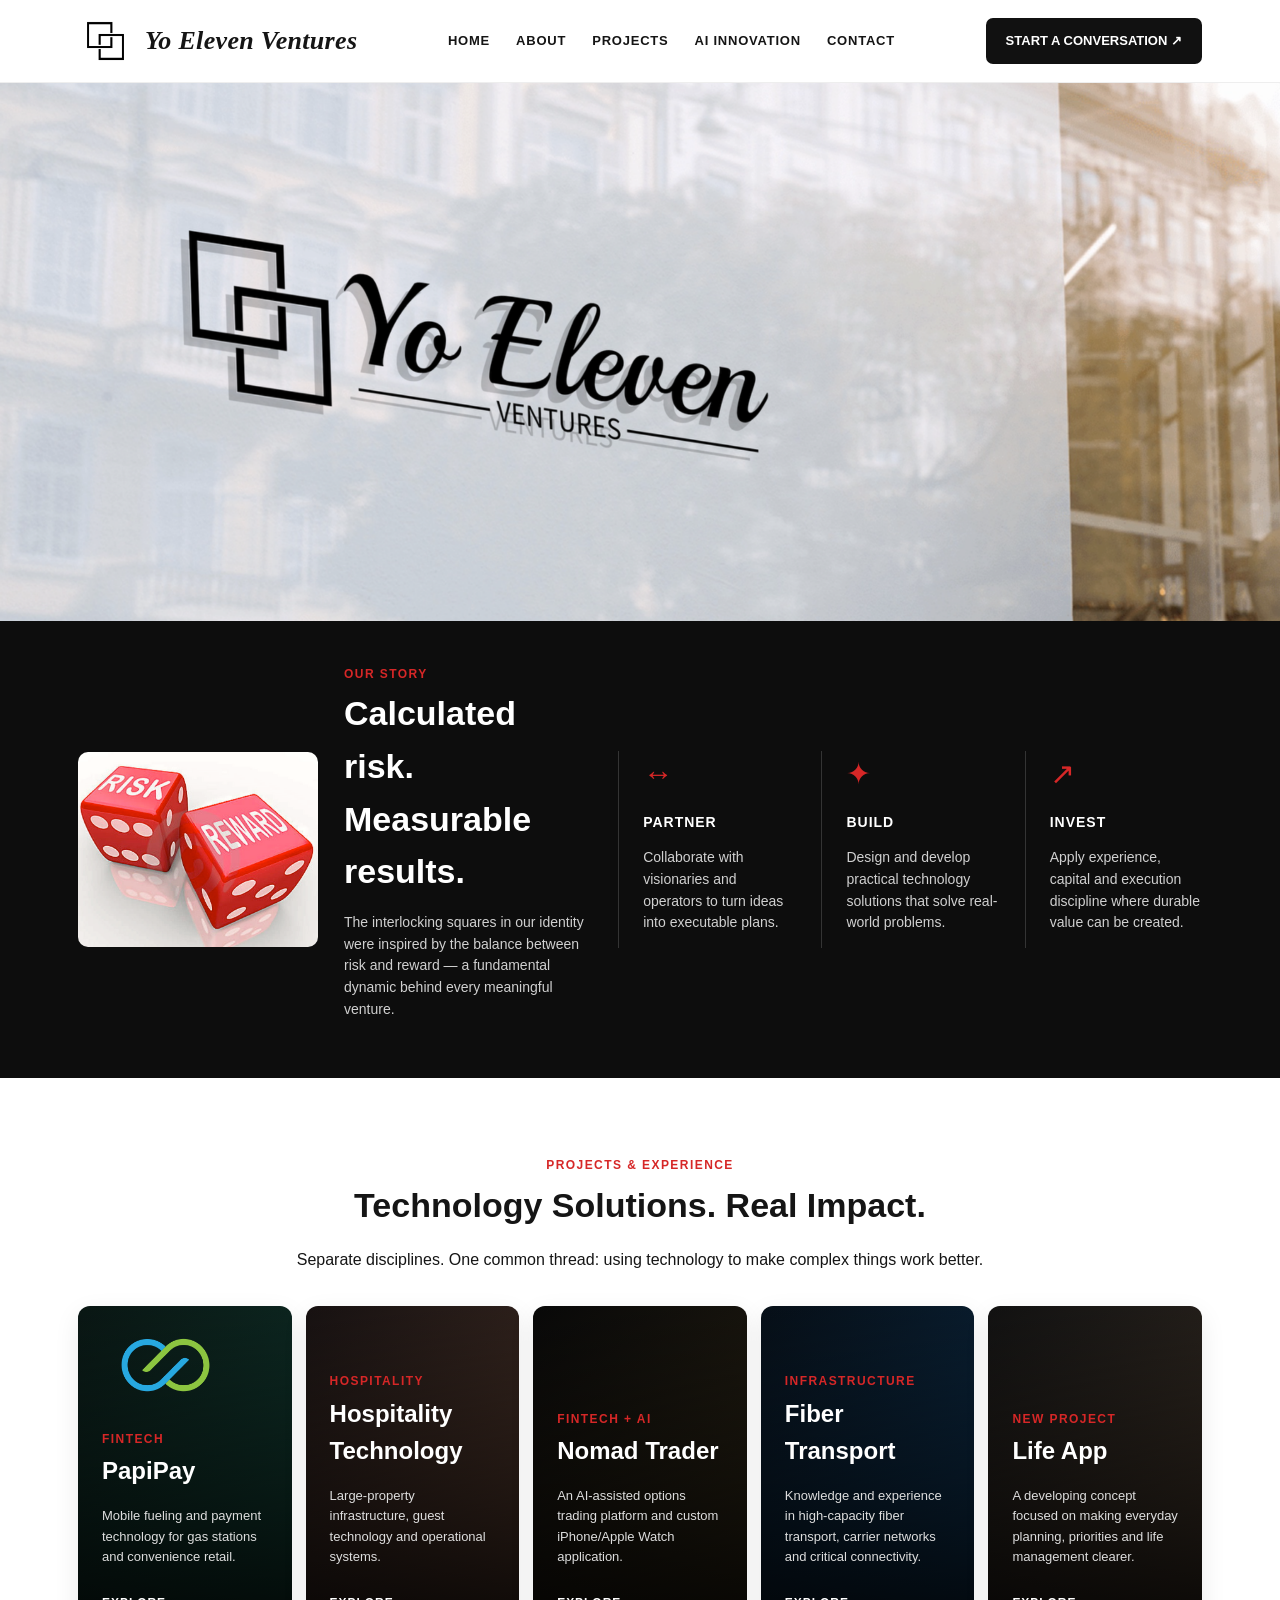
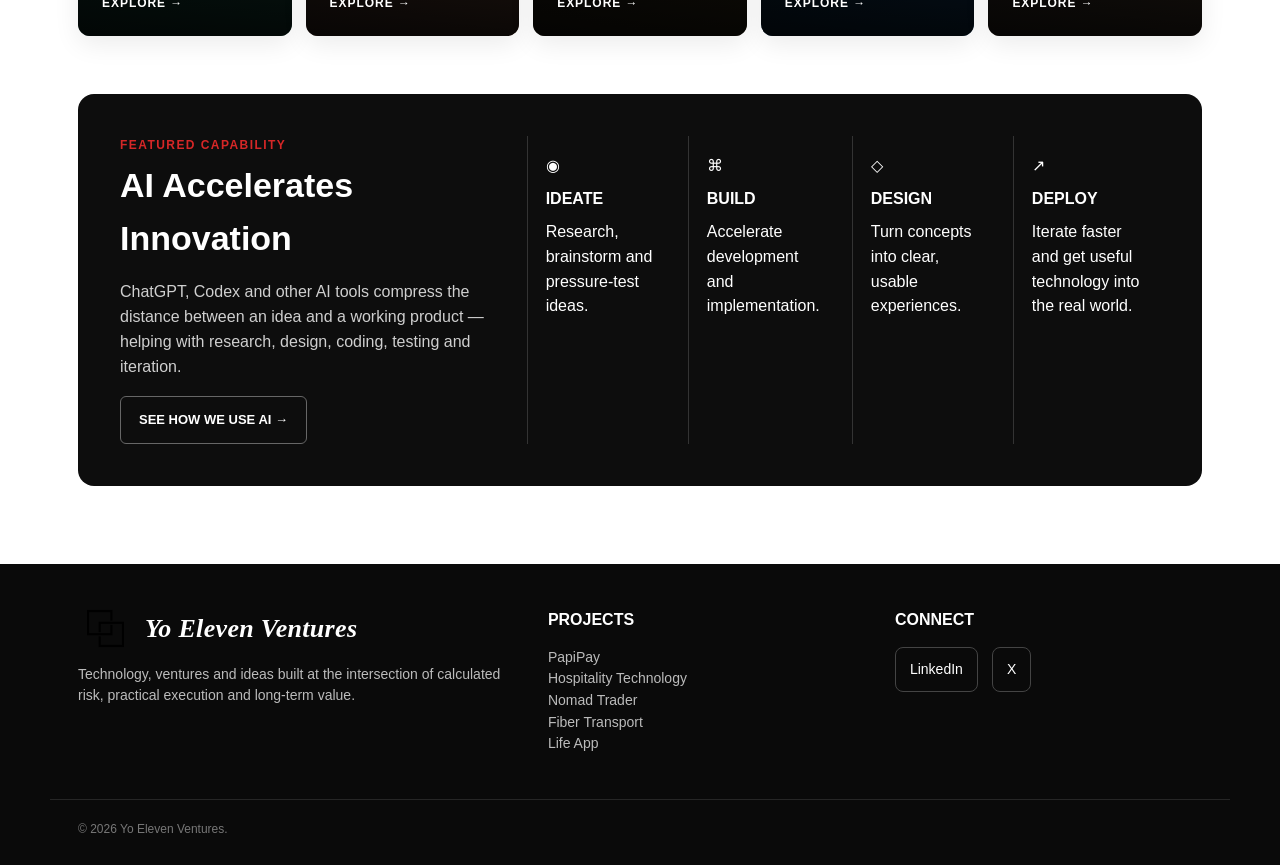
==== commit a4e58912: "Refine homepage hero and add official PapiPay branding" ====
--- a/index.html
+++ b/index.html
@@ -8,12 +8,7 @@
 </nav><a class="cta" href="contact.html">START A CONVERSATION ↗</a>
 </div></header>
 
-<section class="hero"><div class="container"><div class="hero-copy">
-<div class="eyebrow">Yo Eleven Ventures</div>
-<h1>Where <span class="red">Risk</span> Meets <span class="red">Reward.</span><br>Where Ideas Build Value.</h1>
-<p class="lead">Yo Eleven Ventures creates, develops and supports technology-driven ventures that solve real problems and create long-term value.</p>
-<div class="buttons"><a class="btn dark" href="projects.html">EXPLORE OUR PROJECTS →</a><a class="btn" href="ai.html">HOW WE USE AI</a></div>
-</div></div></section>
+<section class="hero" aria-label="Yo Eleven Ventures storefront"><img src="assets/storefront.png" alt="Yo Eleven Ventures storefront"></section>
 
 <section class="story"><div class="container story-grid">
 <img class="story-img" src="assets/risk-reward.jpg" alt="Risk and Reward dice">
@@ -27,7 +22,7 @@
 <section class="section"><div class="container">
 <div class="center"><div class="eyebrow">Projects & Experience</div><h2>Technology Solutions. Real Impact.</h2><p>Separate disciplines. One common thread: using technology to make complex things work better.</p></div>
 <div class="projects">
-<a class="card papi" href="papipay.html"><div class="eyebrow">FINTECH</div><h3>PapiPay</h3><p>Mobile fueling and payment technology for gas stations and convenience retail.</p><div class="more">EXPLORE →</div></a>
+<a class="card papi" href="papipay.html"><img class="papi-mark" src="assets/papipay-symbol.png" alt="PapiPay logo"><div class="eyebrow">FINTECH</div><h3>PapiPay</h3><p>Mobile fueling and payment technology for gas stations and convenience retail.</p><div class="more">EXPLORE →</div></a>
 <a class="card hosp" href="hospitality.html"><div class="eyebrow">HOSPITALITY</div><h3>Hospitality Technology</h3><p>Large-property infrastructure, guest technology and operational systems.</p><div class="more">EXPLORE →</div></a>
 <a class="card nomad" href="nomad-trader.html"><div class="eyebrow">FINTECH + AI</div><h3>Nomad Trader</h3><p>An AI-assisted options trading platform and custom iPhone/Apple Watch application.</p><div class="more">EXPLORE →</div></a>
 <a class="card fiber" href="fiber.html"><div class="eyebrow">INFRASTRUCTURE</div><h3>Fiber Transport</h3><p>Knowledge and experience in high-capacity fiber transport, carrier networks and critical connectivity.</p><div class="more">EXPLORE →</div></a>
@@ -48,4 +43,4 @@
 <a href="https://x.com/TheNomadTraderX" target="_blank" rel="noopener">X</a>
 </div></div></div>
 <div class="container" style="border-top:1px solid #262626;margin-top:30px;padding-top:20px;color:#777;font-size:12px">© 2026 Yo Eleven Ventures.</div></footer>
-</body></html>+</body></html>
--- a/style.css
+++ b/style.css
@@ -17,10 +17,8 @@
 .navlinks{display:flex;align-items:center;gap:26px;font-size:13px;font-weight:700;letter-spacing:.06em}
 .navlinks a:hover,.navlinks a.active{color:var(--red)}
 .cta{background:#111;color:#fff;padding:13px 20px;border-radius:7px;font-weight:700;font-size:13px}
-.hero{min-height:560px;background:
-linear-gradient(90deg,rgba(255,255,255,.96) 0%,rgba(255,255,255,.82) 35%,rgba(255,255,255,.12) 72%),
-url('assets/storefront.png') center/cover no-repeat;display:flex;align-items:center}
-.hero-copy{max-width:560px;padding:80px 0}
+.hero{width:100%;height:clamp(300px,42vw,620px);overflow:hidden;background:#f4f4f4}
+.hero img{width:100%;height:100%;object-fit:cover;object-position:44% center}
 .eyebrow{font-size:12px;font-weight:800;letter-spacing:.12em;color:var(--red);text-transform:uppercase}
 h1{font-size:58px;line-height:1.05;margin:12px 0 22px;letter-spacing:-.035em}
 h1 .red{color:var(--red)}
@@ -44,6 +42,7 @@
 .card::before{content:"";position:absolute;inset:0;background:linear-gradient(180deg,rgba(0,0,0,.08),rgba(0,0,0,.86));z-index:0}
 .card>*{position:relative;z-index:1}
 .card.papi{background:linear-gradient(135deg,#0a1815,#113d32)}
+.card.papi .papi-mark{width:116px;height:auto;object-fit:contain;align-self:flex-start;margin-bottom:auto}
 .card.hosp{background:linear-gradient(135deg,#191313,#51372a)}
 .card.nomad{background:linear-gradient(135deg,#090909,#2e2615)}
 .card.fiber{background:linear-gradient(135deg,#071019,#0d3150)}
@@ -69,12 +68,14 @@
 .panel{background:#f6f6f6;padding:28px;border-radius:12px}
 .video-grid{display:grid;grid-template-columns:repeat(3,1fr);gap:16px}
 .video{aspect-ratio:16/9;border:0;width:100%;border-radius:10px}
+.papipay-hero{display:flex;align-items:center;gap:52px}
+.papipay-wordmark{width:min(260px,42vw);height:auto;object-fit:contain}
 @media(max-width:980px){
  .navlinks{display:none}.story-grid{grid-template-columns:1fr 1fr}.projects{grid-template-columns:1fr 1fr}.ai{grid-template-columns:1fr}.flow{grid-template-columns:1fr 1fr}
- .hero{background-position:65% center}.hero-copy{max-width:470px}h1{font-size:46px}
+ .hero{height:clamp(300px,52vw,520px);}.papipay-hero{gap:32px}h1{font-size:46px}
 }
 @media(max-width:640px){
- .container{padding:0 18px}.hero{min-height:520px;background:linear-gradient(rgba(255,255,255,.91),rgba(255,255,255,.91)),url('assets/storefront.png') center/cover}
- h1{font-size:39px}.story-grid,.projects,.content-grid,.footer-grid,.video-grid{grid-template-columns:1fr}.pillar{border-left:0;border-top:1px solid #333;padding:18px 0 0}
+ .container{padding:0 18px}.hero{height:clamp(280px,78vw,390px)}
+ h1{font-size:39px}.story-grid,.projects,.content-grid,.footer-grid,.video-grid{grid-template-columns:1fr}.pillar{border-left:0;border-top:1px solid #333;padding:18px 0 0}.papipay-hero{display:block}.papipay-wordmark{width:min(300px,82vw);margin-bottom:28px}
  .flow{grid-template-columns:1fr}.nav{height:70px}.brand span{font-size:21px}
 }
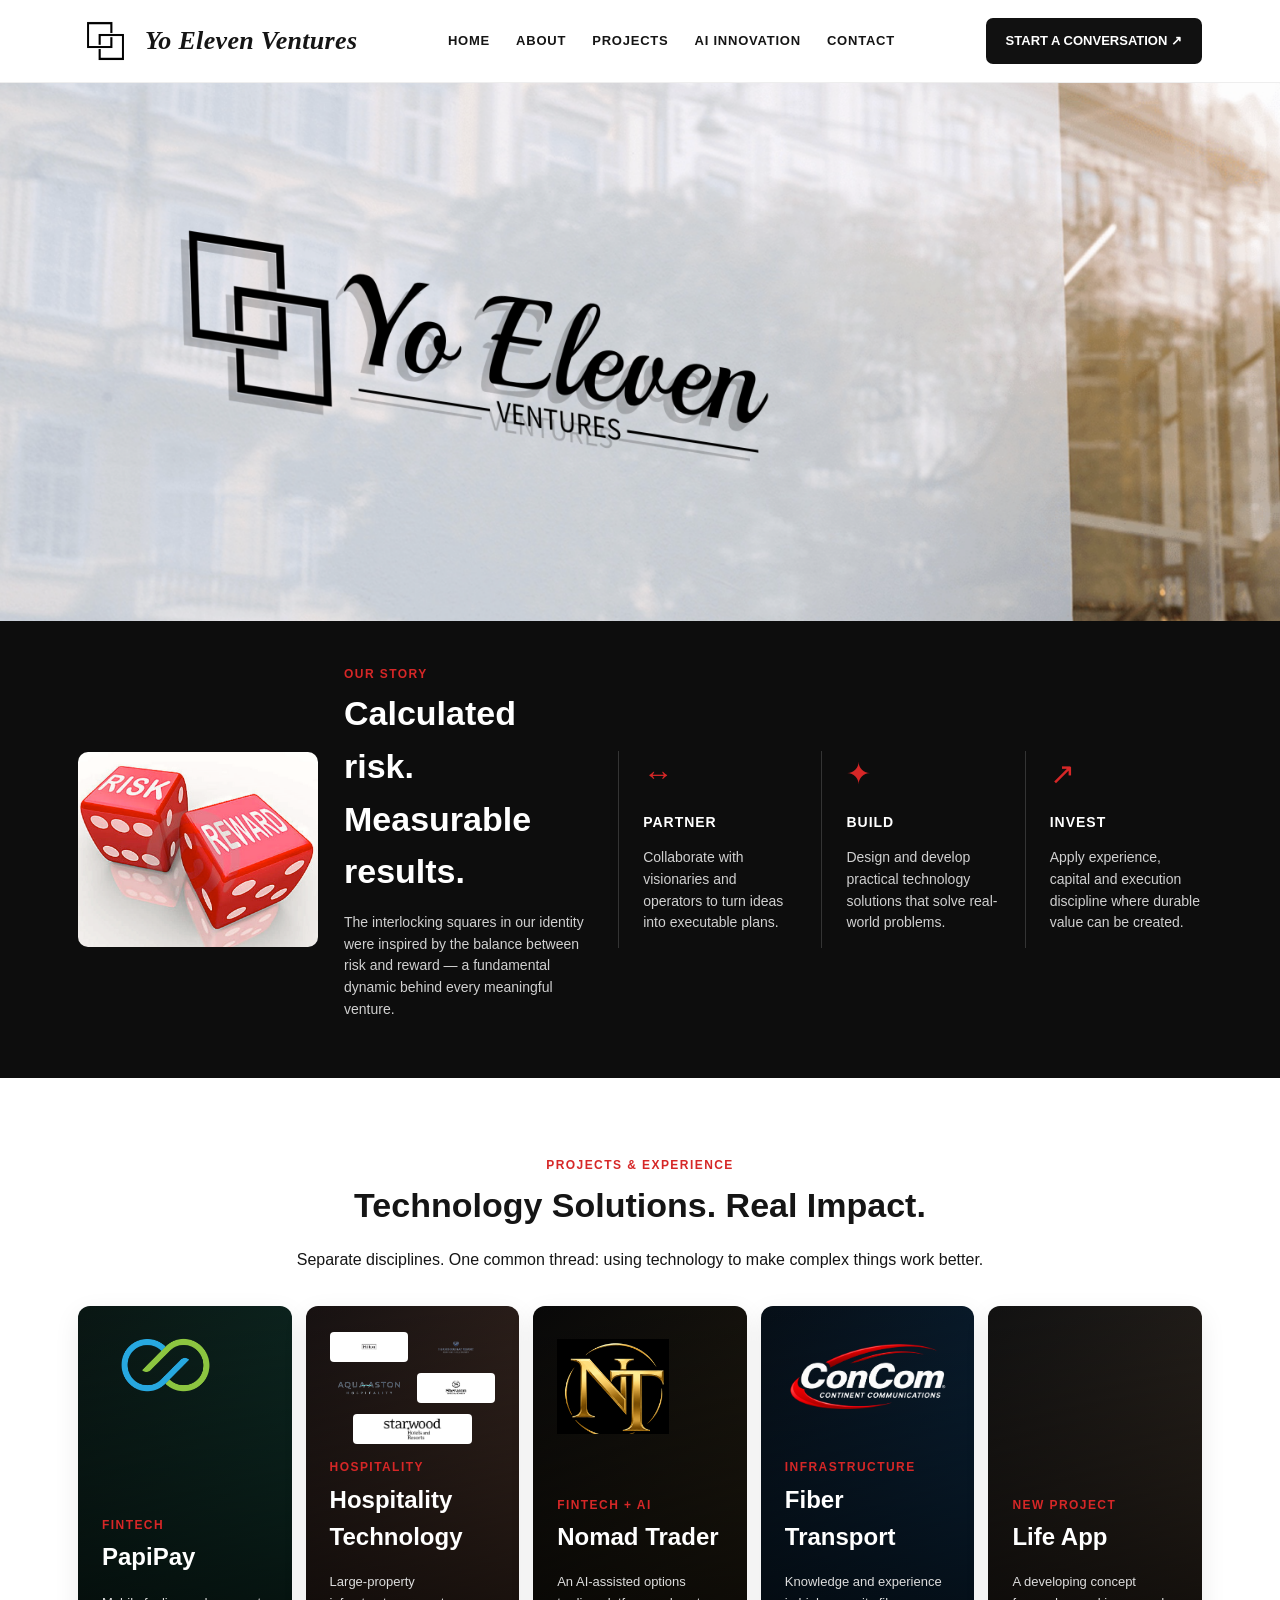
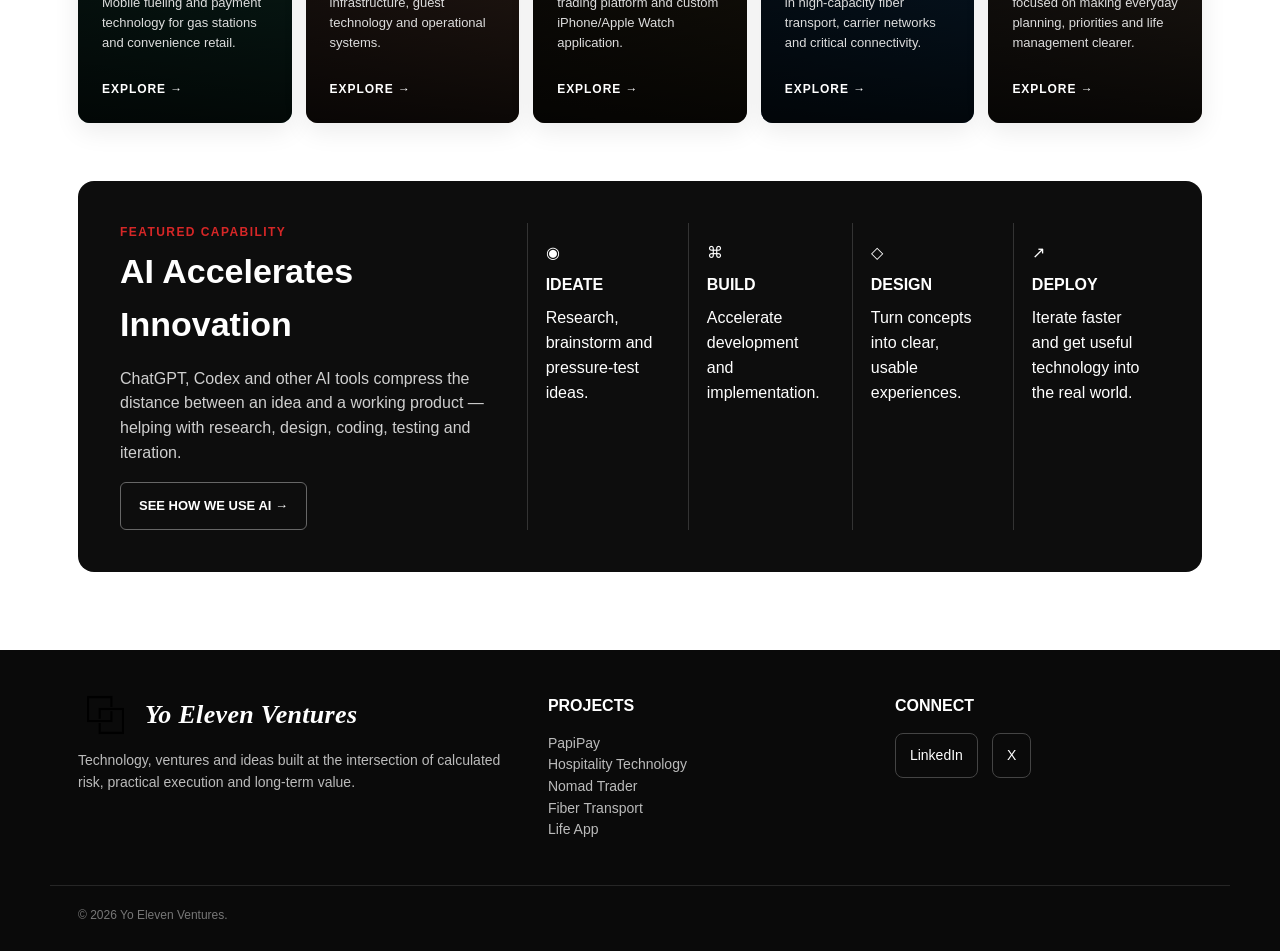
==== commit 5ebbd104: "Add project branding to homepage cards" ====
--- a/index.html
+++ b/index.html
@@ -23,9 +23,9 @@
 <div class="center"><div class="eyebrow">Projects & Experience</div><h2>Technology Solutions. Real Impact.</h2><p>Separate disciplines. One common thread: using technology to make complex things work better.</p></div>
 <div class="projects">
 <a class="card papi" href="papipay.html"><img class="papi-mark" src="assets/papipay-symbol.png" alt="PapiPay logo"><div class="eyebrow">FINTECH</div><h3>PapiPay</h3><p>Mobile fueling and payment technology for gas stations and convenience retail.</p><div class="more">EXPLORE →</div></a>
-<a class="card hosp" href="hospitality.html"><div class="eyebrow">HOSPITALITY</div><h3>Hospitality Technology</h3><p>Large-property infrastructure, guest technology and operational systems.</p><div class="more">EXPLORE →</div></a>
-<a class="card nomad" href="nomad-trader.html"><div class="eyebrow">FINTECH + AI</div><h3>Nomad Trader</h3><p>An AI-assisted options trading platform and custom iPhone/Apple Watch application.</p><div class="more">EXPLORE →</div></a>
-<a class="card fiber" href="fiber.html"><div class="eyebrow">INFRASTRUCTURE</div><h3>Fiber Transport</h3><p>Knowledge and experience in high-capacity fiber transport, carrier networks and critical connectivity.</p><div class="more">EXPLORE →</div></a>
+<a class="card hosp" href="hospitality.html"><div class="hospitality-logos" aria-label="Hospitality brands"><img class="hospitality-logo darkmark" src="assets/hospitality-hilton.png" alt="Hilton"><img class="hospitality-logo" src="assets/hospitality-horseshoe-bay.png" alt="Horseshoe Bay Resort"><img class="hospitality-logo" src="assets/hospitality-aqua-aston.png" alt="Aqua-Aston Hospitality"><img class="hospitality-logo darkmark" src="assets/hospitality-sheraton.png" alt="Sheraton Hotels &amp; Resorts"><img class="hospitality-logo darkmark hospitality-logo-starwood" src="assets/hospitality-starwood.png" alt="Starwood Hotels and Resorts"></div><div class="eyebrow">HOSPITALITY</div><h3>Hospitality Technology</h3><p>Large-property infrastructure, guest technology and operational systems.</p><div class="more">EXPLORE →</div></a>
+<a class="card nomad" href="nomad-trader.html"><img class="project-logo nt-logo" src="assets/nomad-trader-logo.png" alt="Nomad Trader"><div class="eyebrow">FINTECH + AI</div><h3>Nomad Trader</h3><p>An AI-assisted options trading platform and custom iPhone/Apple Watch application.</p><div class="more">EXPLORE →</div></a>
+<a class="card fiber" href="fiber.html"><img class="project-logo concom-logo" src="assets/concom-logo.png" alt="ConCom Continent Communications"><div class="eyebrow">INFRASTRUCTURE</div><h3>Fiber Transport</h3><p>Knowledge and experience in high-capacity fiber transport, carrier networks and critical connectivity.</p><div class="more">EXPLORE →</div></a>
 <a class="card life" href="life.html"><div class="eyebrow">NEW PROJECT</div><h3>Life App</h3><p>A developing concept focused on making everyday planning, priorities and life management clearer.</p><div class="more">EXPLORE →</div></a>
 </div>
 <div class="ai">
--- a/style.css
+++ b/style.css
@@ -43,6 +43,13 @@
 .card>*{position:relative;z-index:1}
 .card.papi{background:linear-gradient(135deg,#0a1815,#113d32)}
 .card.papi .papi-mark{width:116px;height:auto;object-fit:contain;align-self:flex-start;margin-bottom:auto}
+.project-logo{display:block;object-fit:contain;align-self:flex-start;margin-bottom:auto}
+.nt-logo{width:112px;height:112px;border-radius:6px}
+.concom-logo{width:100%;height:92px;object-position:left center}
+.hospitality-logos{display:grid;grid-template-columns:repeat(2,minmax(0,1fr));grid-template-rows:repeat(3,34px);gap:7px 9px;align-items:center;margin-bottom:auto;padding-bottom:12px}
+.hospitality-logo{width:100%;height:30px;object-fit:contain}
+.hospitality-logo.darkmark{background:#fff;border-radius:4px;padding:4px}
+.hospitality-logo-starwood{grid-column:1 / -1;width:72%;justify-self:center}
 .card.hosp{background:linear-gradient(135deg,#191313,#51372a)}
 .card.nomad{background:linear-gradient(135deg,#090909,#2e2615)}
 .card.fiber{background:linear-gradient(135deg,#071019,#0d3150)}
@@ -72,10 +79,10 @@
 .papipay-wordmark{width:min(260px,42vw);height:auto;object-fit:contain}
 @media(max-width:980px){
  .navlinks{display:none}.story-grid{grid-template-columns:1fr 1fr}.projects{grid-template-columns:1fr 1fr}.ai{grid-template-columns:1fr}.flow{grid-template-columns:1fr 1fr}
- .hero{height:clamp(300px,52vw,520px);}.papipay-hero{gap:32px}h1{font-size:46px}
+ .hero{height:clamp(300px,52vw,520px);}.papipay-hero{gap:32px}h1{font-size:46px}.hospitality-logos{grid-template-rows:repeat(3,30px);gap:5px 7px}.hospitality-logo{height:27px}.nt-logo{width:96px;height:96px}.concom-logo{height:78px}
 }
 @media(max-width:640px){
  .container{padding:0 18px}.hero{height:clamp(280px,78vw,390px)}
- h1{font-size:39px}.story-grid,.projects,.content-grid,.footer-grid,.video-grid{grid-template-columns:1fr}.pillar{border-left:0;border-top:1px solid #333;padding:18px 0 0}.papipay-hero{display:block}.papipay-wordmark{width:min(300px,82vw);margin-bottom:28px}
+ h1{font-size:39px}.story-grid,.projects,.content-grid,.footer-grid,.video-grid{grid-template-columns:1fr}.pillar{border-left:0;border-top:1px solid #333;padding:18px 0 0}.papipay-hero{display:block}.papipay-wordmark{width:min(300px,82vw);margin-bottom:28px}.hospitality-logos{grid-template-rows:repeat(3,32px);gap:5px 8px}.hospitality-logo{height:28px}.nt-logo{width:100px;height:100px}.concom-logo{height:82px}
  .flow{grid-template-columns:1fr}.nav{height:70px}.brand span{font-size:21px}
 }
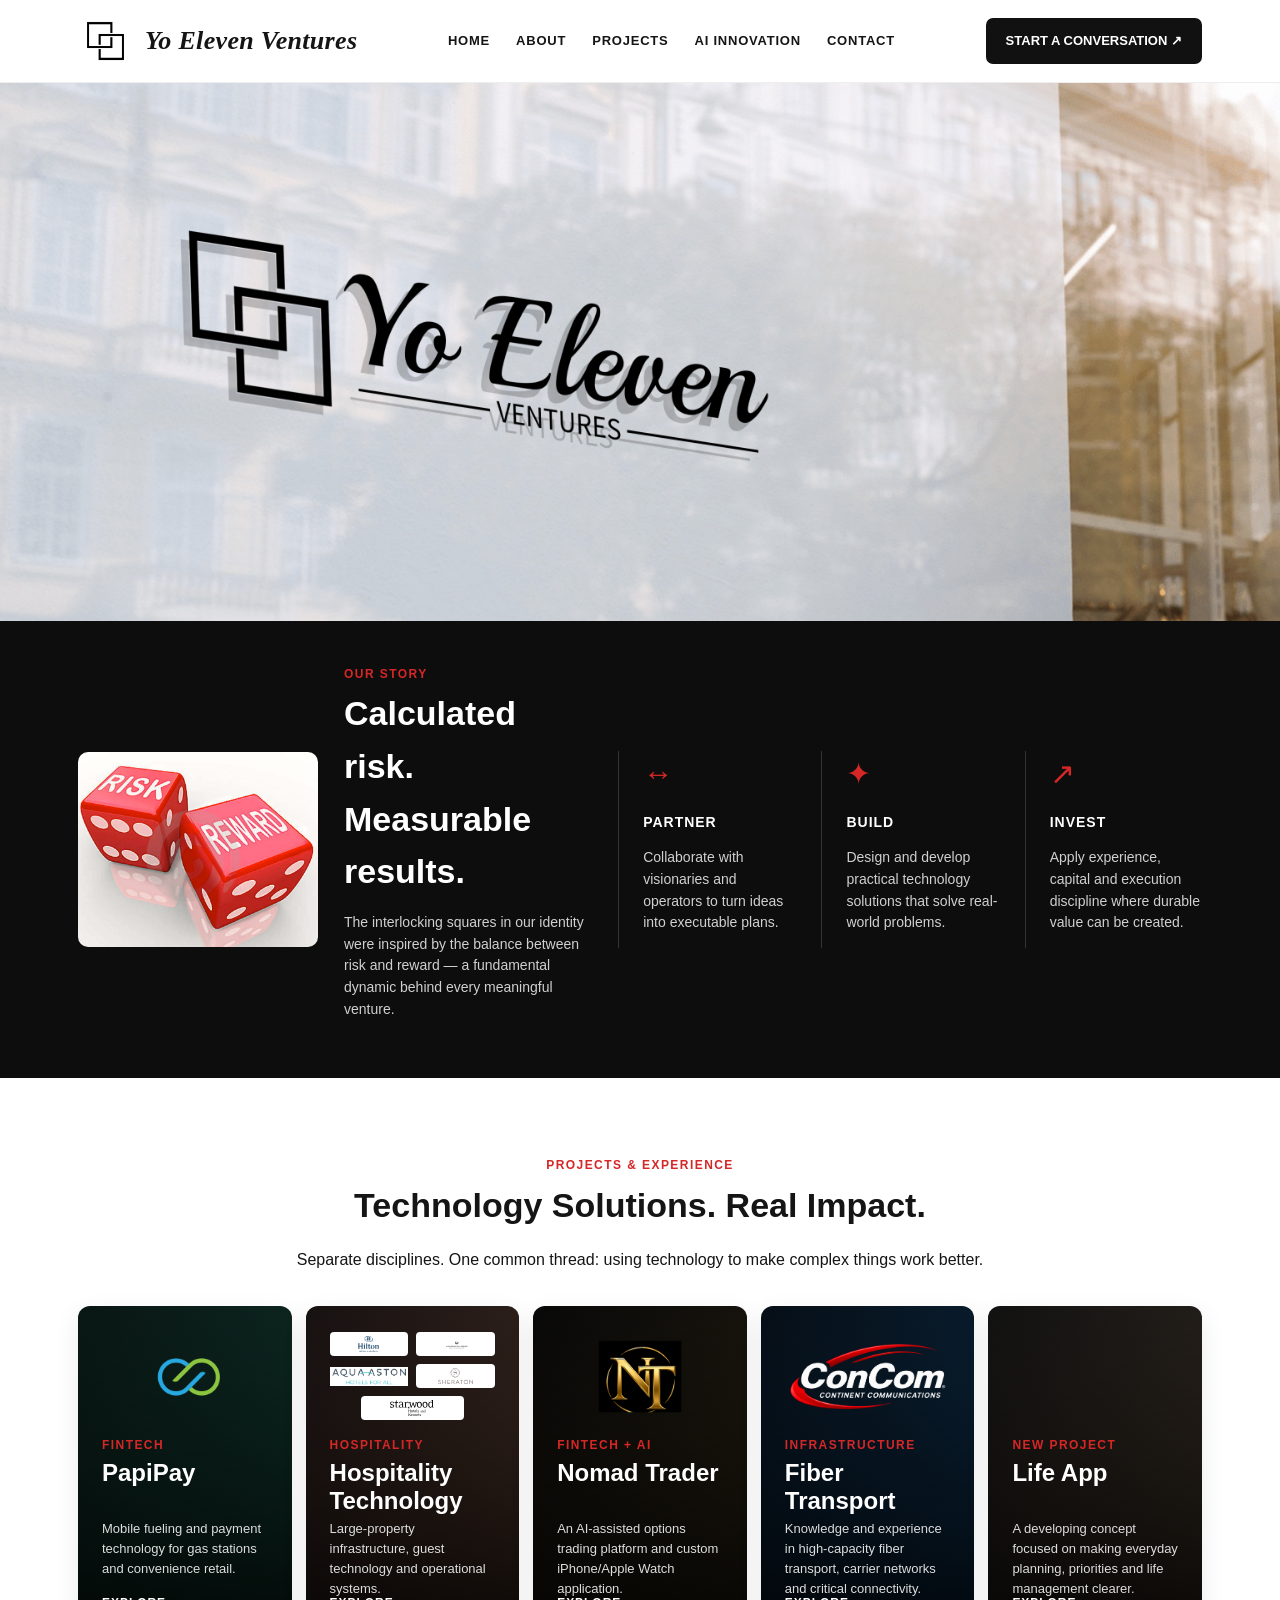
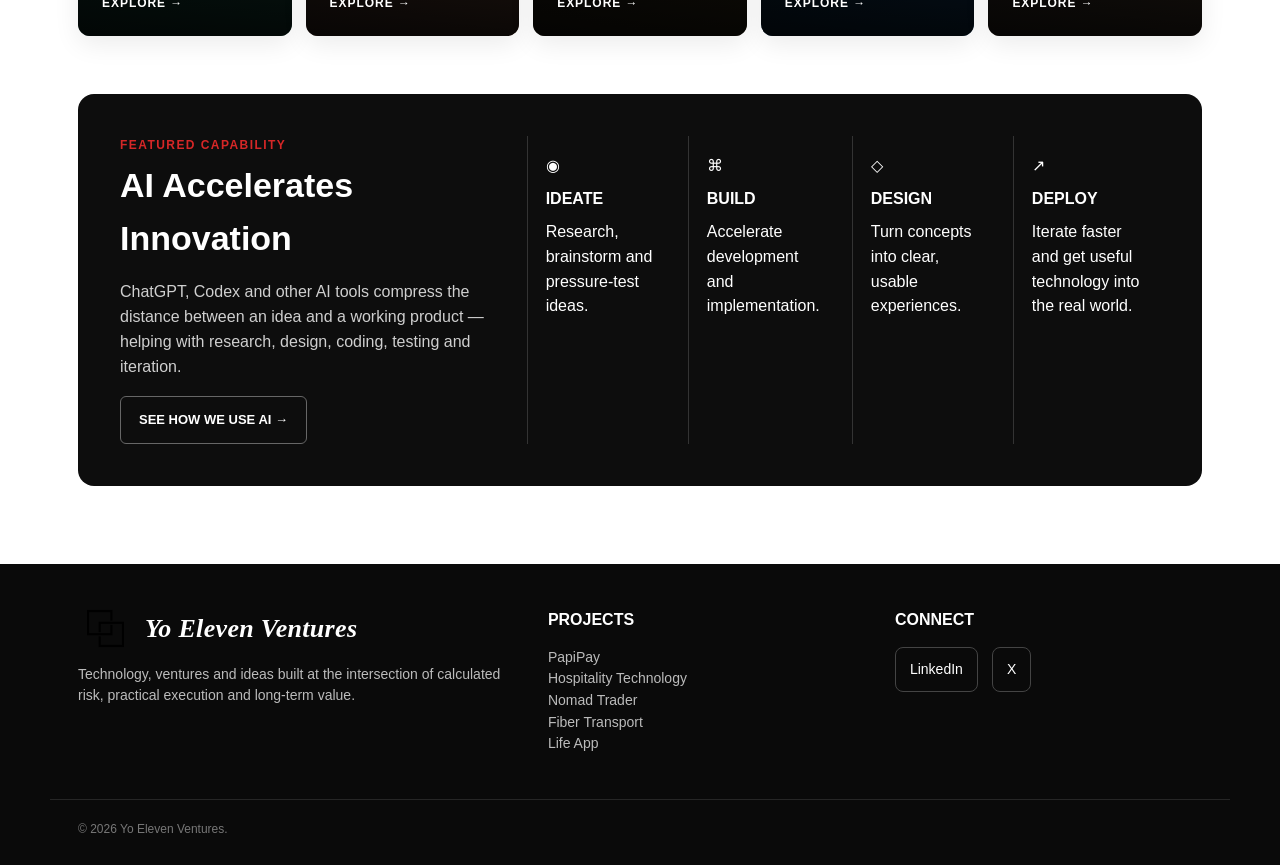
==== commit 1cb0529d: "Refine homepage project branding" ====
--- a/index.html
+++ b/index.html
@@ -22,11 +22,11 @@
 <section class="section"><div class="container">
 <div class="center"><div class="eyebrow">Projects & Experience</div><h2>Technology Solutions. Real Impact.</h2><p>Separate disciplines. One common thread: using technology to make complex things work better.</p></div>
 <div class="projects">
-<a class="card papi" href="papipay.html"><img class="papi-mark" src="assets/papipay-symbol.png" alt="PapiPay logo"><div class="eyebrow">FINTECH</div><h3>PapiPay</h3><p>Mobile fueling and payment technology for gas stations and convenience retail.</p><div class="more">EXPLORE →</div></a>
-<a class="card hosp" href="hospitality.html"><div class="hospitality-logos" aria-label="Hospitality brands"><img class="hospitality-logo darkmark" src="assets/hospitality-hilton.png" alt="Hilton"><img class="hospitality-logo" src="assets/hospitality-horseshoe-bay.png" alt="Horseshoe Bay Resort"><img class="hospitality-logo" src="assets/hospitality-aqua-aston.png" alt="Aqua-Aston Hospitality"><img class="hospitality-logo darkmark" src="assets/hospitality-sheraton.png" alt="Sheraton Hotels &amp; Resorts"><img class="hospitality-logo darkmark hospitality-logo-starwood" src="assets/hospitality-starwood.png" alt="Starwood Hotels and Resorts"></div><div class="eyebrow">HOSPITALITY</div><h3>Hospitality Technology</h3><p>Large-property infrastructure, guest technology and operational systems.</p><div class="more">EXPLORE →</div></a>
-<a class="card nomad" href="nomad-trader.html"><img class="project-logo nt-logo" src="assets/nomad-trader-logo.png" alt="Nomad Trader"><div class="eyebrow">FINTECH + AI</div><h3>Nomad Trader</h3><p>An AI-assisted options trading platform and custom iPhone/Apple Watch application.</p><div class="more">EXPLORE →</div></a>
-<a class="card fiber" href="fiber.html"><img class="project-logo concom-logo" src="assets/concom-logo.png" alt="ConCom Continent Communications"><div class="eyebrow">INFRASTRUCTURE</div><h3>Fiber Transport</h3><p>Knowledge and experience in high-capacity fiber transport, carrier networks and critical connectivity.</p><div class="more">EXPLORE →</div></a>
-<a class="card life" href="life.html"><div class="eyebrow">NEW PROJECT</div><h3>Life App</h3><p>A developing concept focused on making everyday planning, priorities and life management clearer.</p><div class="more">EXPLORE →</div></a>
+<a class="card papi" href="papipay.html"><div class="project-card-brand"><img class="papi-mark" src="assets/papipay-symbol.png" alt="PapiPay logo"></div><div class="eyebrow">FINTECH</div><h3>PapiPay</h3><p>Mobile fueling and payment technology for gas stations and convenience retail.</p><div class="more">EXPLORE →</div></a>
+<a class="card hosp" href="hospitality.html"><div class="project-card-brand hospitality-brand"><div class="hospitality-logos" aria-label="Hospitality brands"><img class="hospitality-logo darkmark" src="assets/hospitality-hilton.svg" alt="Hilton"><img class="hospitality-logo darkmark" src="assets/hospitality-horseshoe-bay.png" alt="Horseshoe Bay Resort"><img class="hospitality-logo" src="assets/hospitality-aqua-aston.png" alt="Aqua-Aston Hospitality"><img class="hospitality-logo darkmark" src="assets/hospitality-sheraton.svg" alt="Sheraton Hotels &amp; Resorts"><img class="hospitality-logo darkmark hospitality-logo-starwood" src="assets/hospitality-starwood.svg" alt="Starwood Hotels and Resorts"></div></div><div class="eyebrow">HOSPITALITY</div><h3>Hospitality Technology</h3><p>Large-property infrastructure, guest technology and operational systems.</p><div class="more">EXPLORE →</div></a>
+<a class="card nomad" href="nomad-trader.html"><div class="project-card-brand"><img class="project-logo nt-logo" src="assets/nomad-trader-logo.png" alt="Nomad Trader"></div><div class="eyebrow">FINTECH + AI</div><h3>Nomad Trader</h3><p>An AI-assisted options trading platform and custom iPhone/Apple Watch application.</p><div class="more">EXPLORE →</div></a>
+<a class="card fiber" href="fiber.html"><div class="project-card-brand"><img class="project-logo concom-logo" src="assets/concom-logo.png" alt="ConCom Continent Communications"></div><div class="eyebrow">INFRASTRUCTURE</div><h3>Fiber Transport</h3><p>Knowledge and experience in high-capacity fiber transport, carrier networks and critical connectivity.</p><div class="more">EXPLORE →</div></a>
+<a class="card life" href="life.html"><div class="project-card-brand" aria-hidden="true"></div><div class="eyebrow">NEW PROJECT</div><h3>Life App</h3><p>A developing concept focused on making everyday planning, priorities and life management clearer.</p><div class="more">EXPLORE →</div></a>
 </div>
 <div class="ai">
 <div><div class="eyebrow">Featured Capability</div><h2>AI Accelerates Innovation</h2><p>ChatGPT, Codex and other AI tools compress the distance between an idea and a working product — helping with research, design, coding, testing and iteration.</p><a class="btn" style="color:#fff;border-color:#666" href="ai.html">SEE HOW WE USE AI →</a></div>
--- a/style.css
+++ b/style.css
@@ -37,26 +37,27 @@
 .section{padding:78px 0}
 .center{text-align:center}
 .projects{display:grid;grid-template-columns:repeat(5,1fr);gap:14px;margin-top:34px}
-.card{min-height:330px;border-radius:12px;overflow:hidden;position:relative;background:#111;color:#fff;padding:24px;display:flex;flex-direction:column;justify-content:flex-end;
+.card{height:330px;min-height:330px;border-radius:12px;overflow:hidden;position:relative;background:#111;color:#fff;padding:24px;display:flex;flex-direction:column;justify-content:flex-start;
 box-shadow:0 8px 26px rgba(0,0,0,.08)}
 .card::before{content:"";position:absolute;inset:0;background:linear-gradient(180deg,rgba(0,0,0,.08),rgba(0,0,0,.86));z-index:0}
 .card>*{position:relative;z-index:1}
 .card.papi{background:linear-gradient(135deg,#0a1815,#113d32)}
-.card.papi .papi-mark{width:116px;height:auto;object-fit:contain;align-self:flex-start;margin-bottom:auto}
-.project-logo{display:block;object-fit:contain;align-self:flex-start;margin-bottom:auto}
-.nt-logo{width:112px;height:112px;border-radius:6px}
-.concom-logo{width:100%;height:92px;object-position:left center}
-.hospitality-logos{display:grid;grid-template-columns:repeat(2,minmax(0,1fr));grid-template-rows:repeat(3,34px);gap:7px 9px;align-items:center;margin-bottom:auto;padding-bottom:12px}
-.hospitality-logo{width:100%;height:30px;object-fit:contain}
+.project-card-brand{height:92px;flex:0 0 92px;display:flex;align-items:center;justify-content:center;margin-bottom:14px}
+.card.papi .papi-mark{width:82px;height:82px;object-fit:contain}
+.project-logo{display:block;max-width:100%;max-height:100%;object-fit:contain}
+.nt-logo{width:86px;height:86px}
+.concom-logo{width:170px;height:auto;object-position:center}
+.hospitality-logos{width:100%;height:100%;display:grid;grid-template-columns:repeat(2,minmax(0,1fr));grid-template-rows:repeat(3,1fr);gap:4px 8px;align-items:center}
+.hospitality-logo{width:100%;height:24px;object-fit:contain}
 .hospitality-logo.darkmark{background:#fff;border-radius:4px;padding:4px}
-.hospitality-logo-starwood{grid-column:1 / -1;width:72%;justify-self:center}
+.hospitality-logo-starwood{grid-column:1 / -1;width:62%;justify-self:center}
 .card.hosp{background:linear-gradient(135deg,#191313,#51372a)}
 .card.nomad{background:linear-gradient(135deg,#090909,#2e2615)}
 .card.fiber{background:linear-gradient(135deg,#071019,#0d3150)}
 .card.life{background:linear-gradient(135deg,#131313,#403327)}
-.card h3{font-size:24px;margin:4px 0}
-.card p{font-size:13px;color:#ddd}
-.card .more{font-size:12px;font-weight:800;letter-spacing:.08em;margin-top:14px}
+.card h3{font-size:24px;line-height:1.15;min-height:56px;margin:4px 0}
+.card p{font-size:13px;color:#ddd;min-height:54px;margin:0}
+.card .more{font-size:12px;font-weight:800;letter-spacing:.08em;margin-top:auto}
 .ai{background:#0d0d0d;color:#fff;border-radius:16px;padding:42px;margin-top:58px;display:grid;grid-template-columns:1.1fr 1.9fr;gap:40px}
 .ai p{color:#cfcfcf}
 .flow{display:grid;grid-template-columns:repeat(4,1fr);gap:14px}
@@ -79,10 +80,10 @@
 .papipay-wordmark{width:min(260px,42vw);height:auto;object-fit:contain}
 @media(max-width:980px){
  .navlinks{display:none}.story-grid{grid-template-columns:1fr 1fr}.projects{grid-template-columns:1fr 1fr}.ai{grid-template-columns:1fr}.flow{grid-template-columns:1fr 1fr}
- .hero{height:clamp(300px,52vw,520px);}.papipay-hero{gap:32px}h1{font-size:46px}.hospitality-logos{grid-template-rows:repeat(3,30px);gap:5px 7px}.hospitality-logo{height:27px}.nt-logo{width:96px;height:96px}.concom-logo{height:78px}
+ .hero{height:clamp(300px,52vw,520px);}.papipay-hero{gap:32px}h1{font-size:46px}.project-card-brand{height:92px;flex-basis:92px}.hospitality-logos{gap:5px 7px}.hospitality-logo{height:25px}.nt-logo{width:82px;height:82px}.concom-logo{width:155px}
 }
 @media(max-width:640px){
  .container{padding:0 18px}.hero{height:clamp(280px,78vw,390px)}
- h1{font-size:39px}.story-grid,.projects,.content-grid,.footer-grid,.video-grid{grid-template-columns:1fr}.pillar{border-left:0;border-top:1px solid #333;padding:18px 0 0}.papipay-hero{display:block}.papipay-wordmark{width:min(300px,82vw);margin-bottom:28px}.hospitality-logos{grid-template-rows:repeat(3,32px);gap:5px 8px}.hospitality-logo{height:28px}.nt-logo{width:100px;height:100px}.concom-logo{height:82px}
+ h1{font-size:39px}.story-grid,.projects,.content-grid,.footer-grid,.video-grid{grid-template-columns:1fr}.pillar{border-left:0;border-top:1px solid #333;padding:18px 0 0}.papipay-hero{display:block}.papipay-wordmark{width:min(300px,82vw);margin-bottom:28px}.project-card-brand{height:86px;flex-basis:86px}.hospitality-logo{height:23px}.nt-logo{width:78px;height:78px}.concom-logo{width:145px}
  .flow{grid-template-columns:1fr}.nav{height:70px}.brand span{font-size:21px}
 }
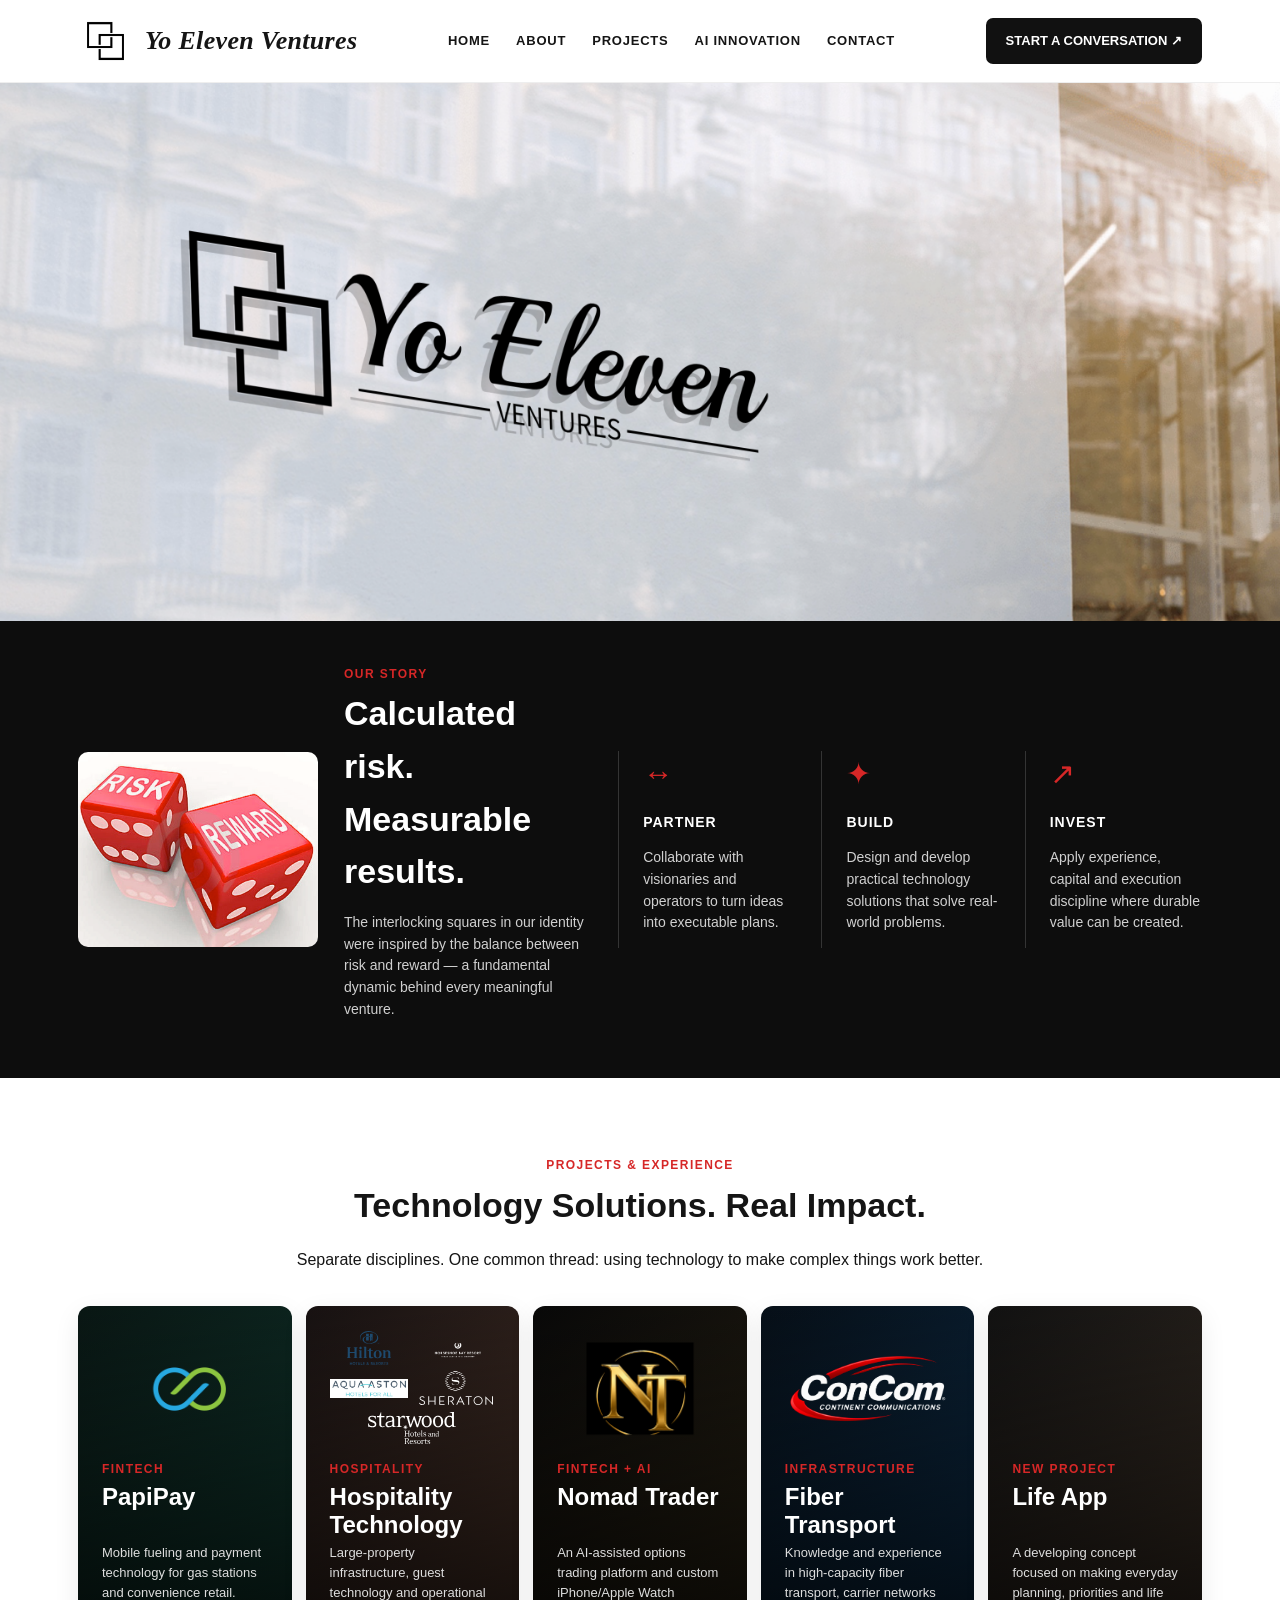
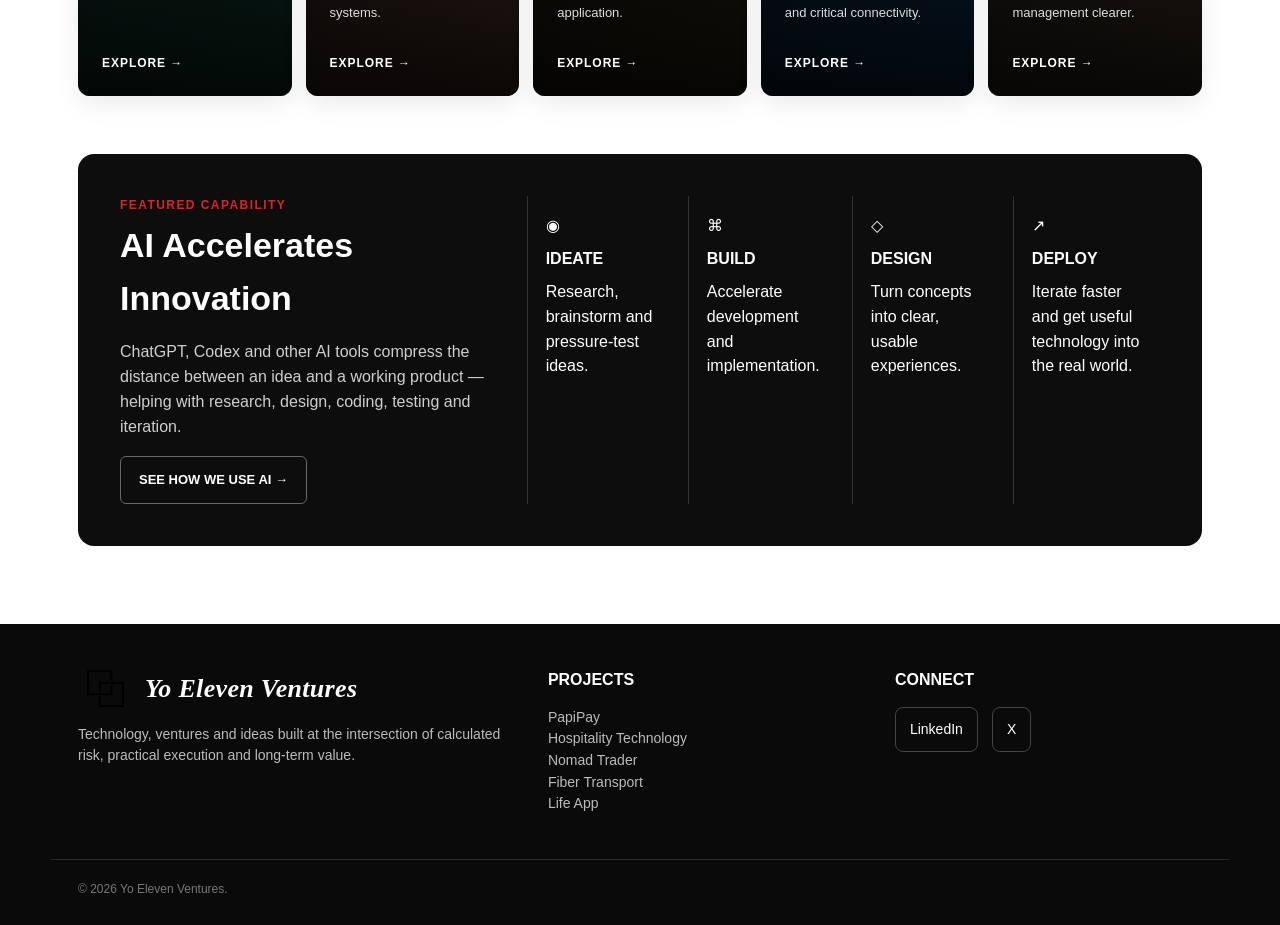
==== commit 5b577753: "Refine project card layout and branding" ====
--- a/index.html
+++ b/index.html
@@ -23,7 +23,7 @@
 <div class="center"><div class="eyebrow">Projects & Experience</div><h2>Technology Solutions. Real Impact.</h2><p>Separate disciplines. One common thread: using technology to make complex things work better.</p></div>
 <div class="projects">
 <a class="card papi" href="papipay.html"><div class="project-card-brand"><img class="papi-mark" src="assets/papipay-symbol.png" alt="PapiPay logo"></div><div class="eyebrow">FINTECH</div><h3>PapiPay</h3><p>Mobile fueling and payment technology for gas stations and convenience retail.</p><div class="more">EXPLORE →</div></a>
-<a class="card hosp" href="hospitality.html"><div class="project-card-brand hospitality-brand"><div class="hospitality-logos" aria-label="Hospitality brands"><img class="hospitality-logo darkmark" src="assets/hospitality-hilton.svg" alt="Hilton"><img class="hospitality-logo darkmark" src="assets/hospitality-horseshoe-bay.png" alt="Horseshoe Bay Resort"><img class="hospitality-logo" src="assets/hospitality-aqua-aston.png" alt="Aqua-Aston Hospitality"><img class="hospitality-logo darkmark" src="assets/hospitality-sheraton.svg" alt="Sheraton Hotels &amp; Resorts"><img class="hospitality-logo darkmark hospitality-logo-starwood" src="assets/hospitality-starwood.svg" alt="Starwood Hotels and Resorts"></div></div><div class="eyebrow">HOSPITALITY</div><h3>Hospitality Technology</h3><p>Large-property infrastructure, guest technology and operational systems.</p><div class="more">EXPLORE →</div></a>
+<a class="card hosp" href="hospitality.html"><div class="project-card-brand hospitality-brand"><div class="hospitality-logos" aria-label="Hospitality brands"><img class="hospitality-logo" src="assets/hospitality-hilton.svg" alt="Hilton"><img class="hospitality-logo lightmark" src="assets/hospitality-horseshoe-bay.png" alt="Horseshoe Bay Resort"><img class="hospitality-logo" src="assets/hospitality-aqua-aston.png" alt="Aqua-Aston Hospitality"><img class="hospitality-logo lightmark" src="assets/hospitality-sheraton.svg" alt="Sheraton Hotels &amp; Resorts"><img class="hospitality-logo lightmark hospitality-logo-starwood" src="assets/hospitality-starwood.svg" alt="Starwood Hotels and Resorts"></div></div><div class="eyebrow">HOSPITALITY</div><h3>Hospitality Technology</h3><p>Large-property infrastructure, guest technology and operational systems.</p><div class="more">EXPLORE →</div></a>
 <a class="card nomad" href="nomad-trader.html"><div class="project-card-brand"><img class="project-logo nt-logo" src="assets/nomad-trader-logo.png" alt="Nomad Trader"></div><div class="eyebrow">FINTECH + AI</div><h3>Nomad Trader</h3><p>An AI-assisted options trading platform and custom iPhone/Apple Watch application.</p><div class="more">EXPLORE →</div></a>
 <a class="card fiber" href="fiber.html"><div class="project-card-brand"><img class="project-logo concom-logo" src="assets/concom-logo.png" alt="ConCom Continent Communications"></div><div class="eyebrow">INFRASTRUCTURE</div><h3>Fiber Transport</h3><p>Knowledge and experience in high-capacity fiber transport, carrier networks and critical connectivity.</p><div class="more">EXPLORE →</div></a>
 <a class="card life" href="life.html"><div class="project-card-brand" aria-hidden="true"></div><div class="eyebrow">NEW PROJECT</div><h3>Life App</h3><p>A developing concept focused on making everyday planning, priorities and life management clearer.</p><div class="more">EXPLORE →</div></a>
--- a/style.css
+++ b/style.css
@@ -37,20 +37,21 @@
 .section{padding:78px 0}
 .center{text-align:center}
 .projects{display:grid;grid-template-columns:repeat(5,1fr);gap:14px;margin-top:34px}
-.card{height:330px;min-height:330px;border-radius:12px;overflow:hidden;position:relative;background:#111;color:#fff;padding:24px;display:flex;flex-direction:column;justify-content:flex-start;
+.card{height:390px;min-height:390px;border-radius:12px;overflow:hidden;position:relative;background:#111;color:#fff;padding:24px;display:flex;flex-direction:column;justify-content:flex-start;
 box-shadow:0 8px 26px rgba(0,0,0,.08)}
 .card::before{content:"";position:absolute;inset:0;background:linear-gradient(180deg,rgba(0,0,0,.08),rgba(0,0,0,.86));z-index:0}
 .card>*{position:relative;z-index:1}
 .card.papi{background:linear-gradient(135deg,#0a1815,#113d32)}
-.project-card-brand{height:92px;flex:0 0 92px;display:flex;align-items:center;justify-content:center;margin-bottom:14px}
-.card.papi .papi-mark{width:82px;height:82px;object-fit:contain}
+.project-card-brand{height:116px;flex:0 0 116px;display:flex;align-items:center;justify-content:center;margin-bottom:14px}
+.card.papi .papi-mark{width:96px;height:96px;object-fit:contain}
 .project-logo{display:block;max-width:100%;max-height:100%;object-fit:contain}
-.nt-logo{width:86px;height:86px}
-.concom-logo{width:170px;height:auto;object-position:center}
+.nt-logo{width:112px;height:112px}
+.concom-logo{width:190px;height:auto;object-position:center}
 .hospitality-logos{width:100%;height:100%;display:grid;grid-template-columns:repeat(2,minmax(0,1fr));grid-template-rows:repeat(3,1fr);gap:4px 8px;align-items:center}
-.hospitality-logo{width:100%;height:24px;object-fit:contain}
-.hospitality-logo.darkmark{background:#fff;border-radius:4px;padding:4px}
-.hospitality-logo-starwood{grid-column:1 / -1;width:62%;justify-self:center}
+.hospitality-logo{width:100%;height:34px;object-fit:contain}
+.hospitality-logo.darkmark{background:transparent;border-radius:0;padding:0}
+.hospitality-logo.lightmark{filter:brightness(0) invert(1)}
+.hospitality-logo-starwood{grid-column:1 / -1;width:78%;height:32px;justify-self:center}
 .card.hosp{background:linear-gradient(135deg,#191313,#51372a)}
 .card.nomad{background:linear-gradient(135deg,#090909,#2e2615)}
 .card.fiber{background:linear-gradient(135deg,#071019,#0d3150)}
@@ -80,10 +81,10 @@
 .papipay-wordmark{width:min(260px,42vw);height:auto;object-fit:contain}
 @media(max-width:980px){
  .navlinks{display:none}.story-grid{grid-template-columns:1fr 1fr}.projects{grid-template-columns:1fr 1fr}.ai{grid-template-columns:1fr}.flow{grid-template-columns:1fr 1fr}
- .hero{height:clamp(300px,52vw,520px);}.papipay-hero{gap:32px}h1{font-size:46px}.project-card-brand{height:92px;flex-basis:92px}.hospitality-logos{gap:5px 7px}.hospitality-logo{height:25px}.nt-logo{width:82px;height:82px}.concom-logo{width:155px}
+ .hero{height:clamp(300px,52vw,520px);}.papipay-hero{gap:32px}h1{font-size:46px}.project-card-brand{height:116px;flex-basis:116px}.hospitality-logos{gap:5px 7px}.hospitality-logo{height:31px}.nt-logo{width:104px;height:104px}.concom-logo{width:175px}
 }
 @media(max-width:640px){
  .container{padding:0 18px}.hero{height:clamp(280px,78vw,390px)}
- h1{font-size:39px}.story-grid,.projects,.content-grid,.footer-grid,.video-grid{grid-template-columns:1fr}.pillar{border-left:0;border-top:1px solid #333;padding:18px 0 0}.papipay-hero{display:block}.papipay-wordmark{width:min(300px,82vw);margin-bottom:28px}.project-card-brand{height:86px;flex-basis:86px}.hospitality-logo{height:23px}.nt-logo{width:78px;height:78px}.concom-logo{width:145px}
+ h1{font-size:39px}.story-grid,.projects,.content-grid,.footer-grid,.video-grid{grid-template-columns:1fr}.pillar{border-left:0;border-top:1px solid #333;padding:18px 0 0}.papipay-hero{display:block}.papipay-wordmark{width:min(300px,82vw);margin-bottom:28px}.project-card-brand{height:104px;flex-basis:104px}.hospitality-logo{height:27px}.nt-logo{width:94px;height:94px}.concom-logo{width:160px}
  .flow{grid-template-columns:1fr}.nav{height:70px}.brand span{font-size:21px}
 }
